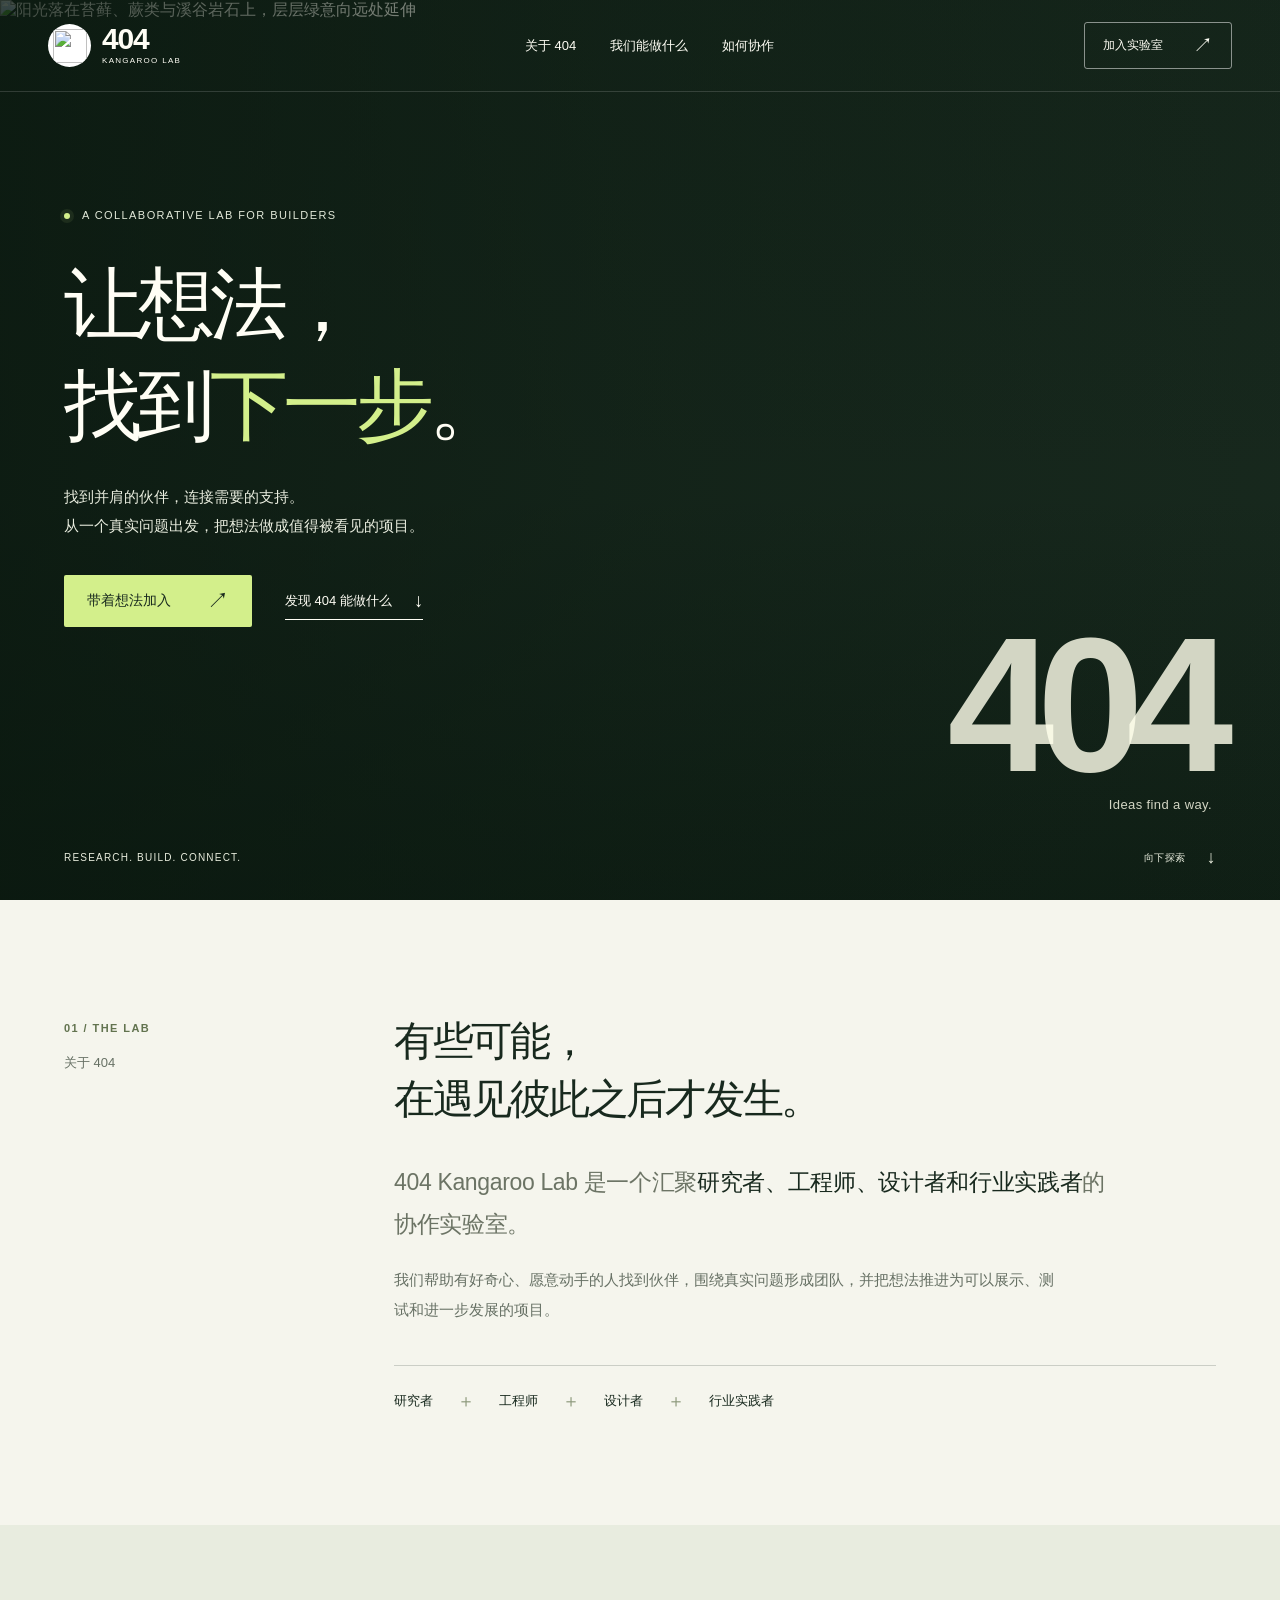
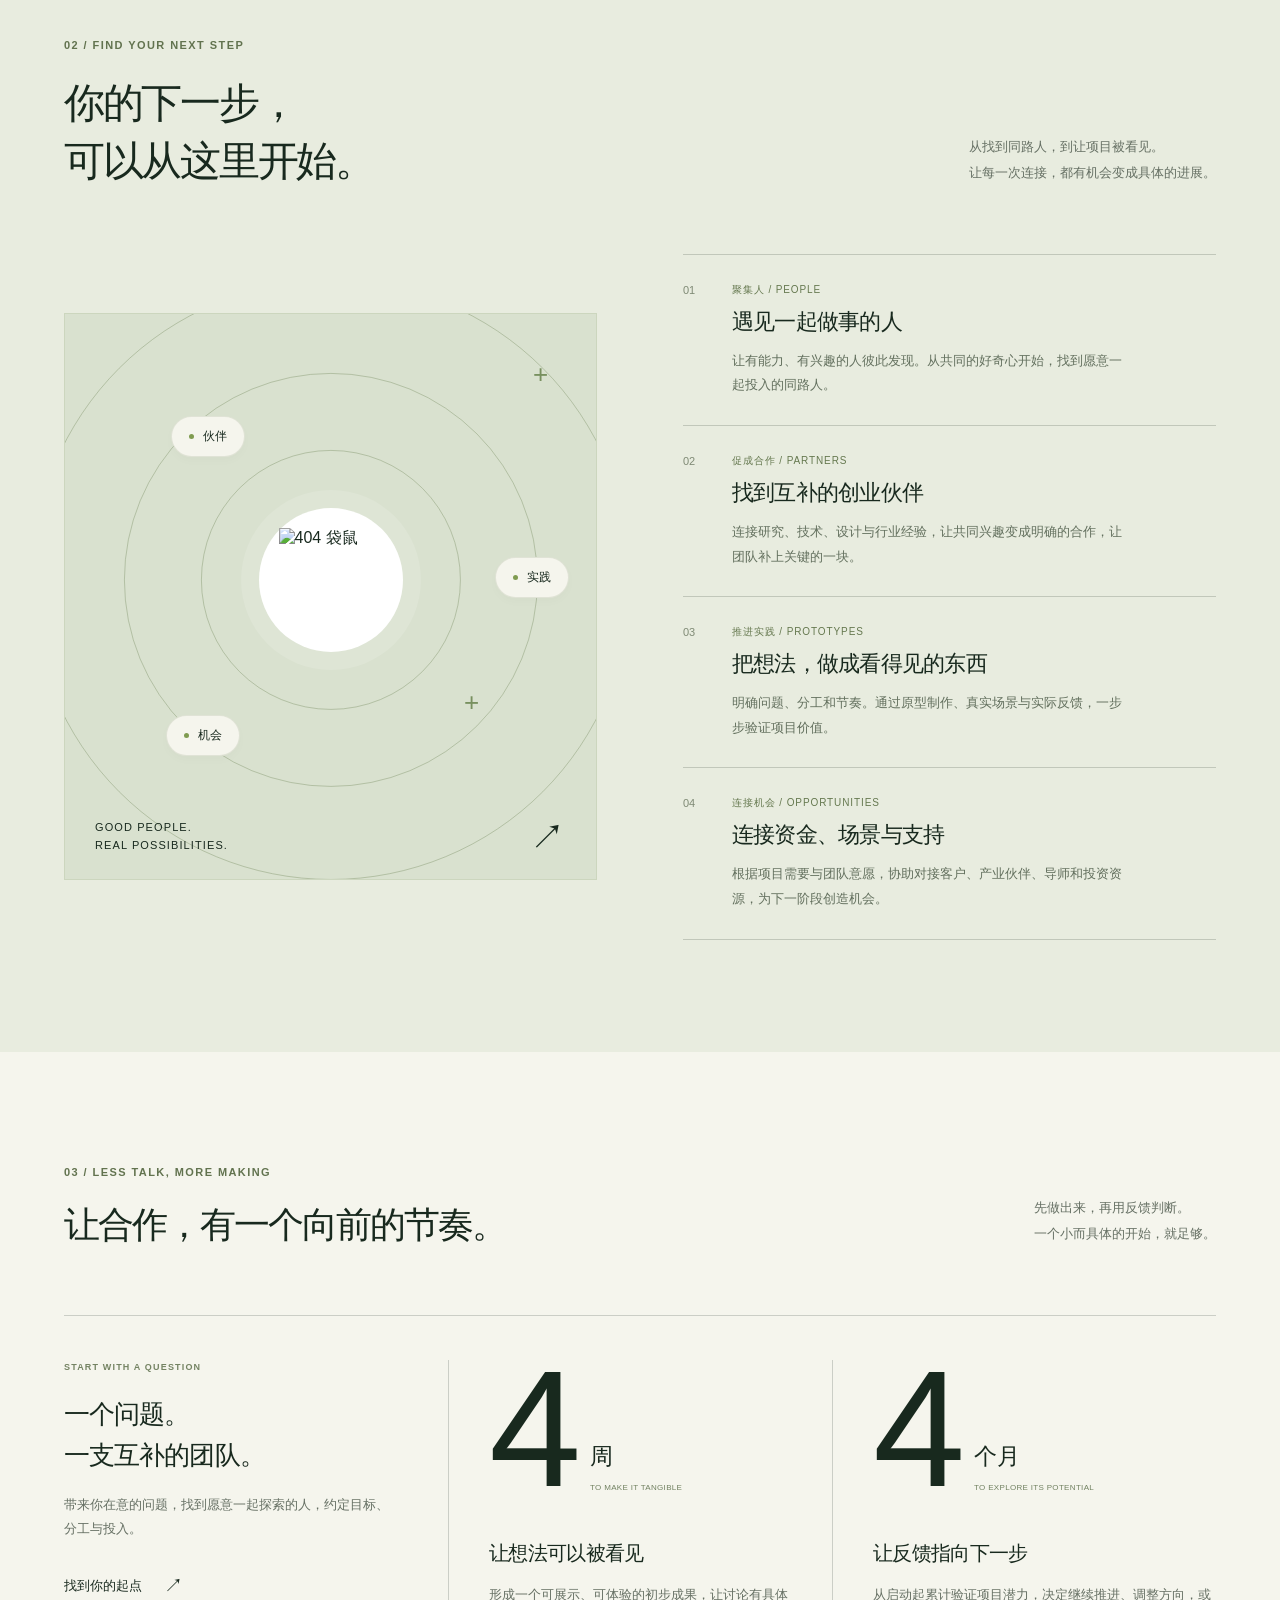
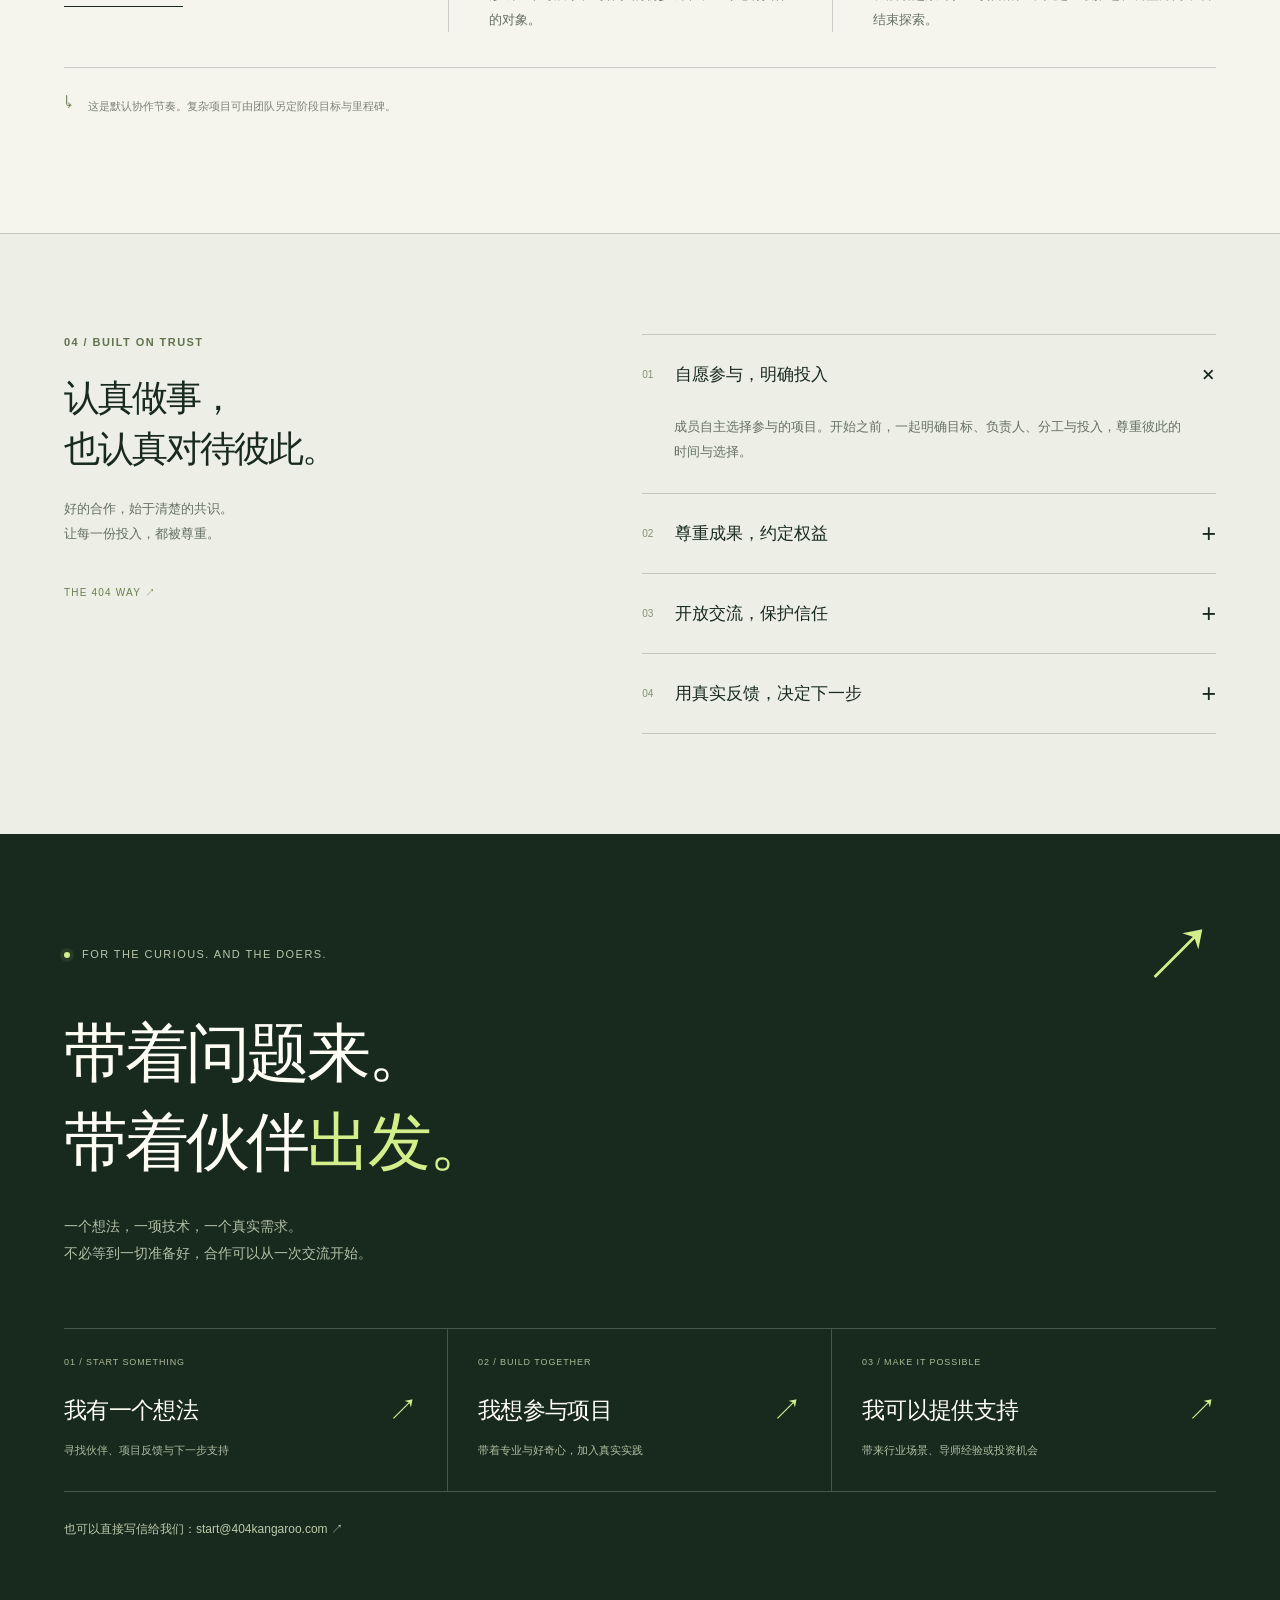
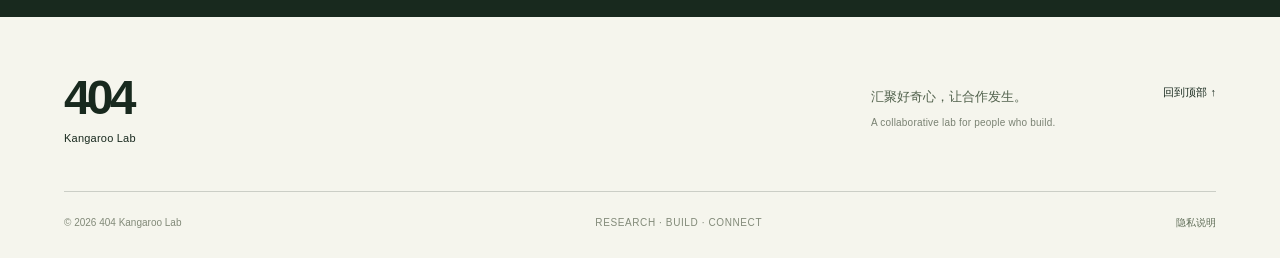
==== index.html @ 3eda6496 "Build 404 Kangaroo Lab website" ====
<!doctype html>
<html lang="zh-CN">
<head>
  <meta charset="UTF-8">
  <meta name="viewport" content="width=device-width,initial-scale=1">
  <meta name="theme-color" content="#18291e">
  <title>404 Kangaroo Lab — 让想法，找到下一步。</title>
  <meta name="description" content="404 Kangaroo Lab 是汇聚研究者、工程师、设计者与行业实践者的协作实验室。找到互补伙伴，把想法做成原型，连接客户、导师与投资资源。">
  <meta property="og:title" content="404 Kangaroo Lab — 让想法，找到下一步。">
  <meta property="og:description" content="找到伙伴。做出原型。连接机会。一个为愿意动手的人而生的协作实验室。">
  <meta property="og:type" content="website">
  <meta property="og:locale" content="zh_CN">
  <meta property="og:image" content="https://404kangaroo.com/assets/hero-forest.jpg">
  <link rel="icon" href="assets/kangaroo.png" type="image/png">
  <link rel="preload" as="image" href="assets/hero-forest.jpg" fetchpriority="high">
  <link rel="stylesheet" href="styles.css">
  <script src="site.config.js" defer></script>
  <script src="app.js" defer></script>
</head>
<body>
  <a class="skip-link" href="#about">跳到正文</a>
  <header class="site-header" id="site-header">
    <a class="brand" href="#home" aria-label="404 Kangaroo Lab 首页">
      <span class="brand-icon"><img src="assets/kangaroo.png" width="40" height="40" alt=""></span>
      <span class="brand-type">404<span>KANGAROO LAB</span></span>
    </a>
    <nav class="desktop-nav" aria-label="主导航">
      <a href="#about">关于 404</a><a href="#support">我们能做什么</a><a href="#how">如何协作</a>
    </nav>
    <a class="header-join" href="#join">加入实验室 <span aria-hidden="true">↗</span></a>
    <button class="menu-toggle" aria-label="打开导航" aria-expanded="false" aria-controls="mobile-nav"><span></span><span></span></button>
    <nav id="mobile-nav" class="mobile-nav" aria-label="移动导航" hidden><a href="#about">关于 404</a><a href="#support">我们能做什么</a><a href="#how">如何协作</a><a href="#join">加入实验室 ↗</a></nav>
  </header>

  <main>
    <section class="hero" id="home" aria-labelledby="hero-heading">
      <img class="hero-image" src="assets/hero-forest.jpg" alt="阳光落在苔藓、蕨类与溪谷岩石上，层层绿意向远处延伸" fetchpriority="high" width="1536" height="1024">
      <div class="hero-shade"></div>
      <div class="hero-content container">
        <p class="eyebrow light"><span class="live-dot"></span> A COLLABORATIVE LAB FOR BUILDERS</p>
        <h1 id="hero-heading">让想法，<br>找到<span class="hero-emphasis">下一步</span>。</h1>
        <p class="hero-intro">找到并肩的伙伴，连接需要的支持。<br>从一个真实问题出发，把想法做成值得被看见的项目。</p>
        <div class="hero-actions"><a class="button button-lime" href="#join">带着想法加入 <span aria-hidden="true">↗</span></a><a class="text-link light" href="#support">发现 404 能做什么 <span aria-hidden="true">↓</span></a></div>
      </div>
      <div class="hero-bottom container"><span>RESEARCH. BUILD. CONNECT.</span><a href="#about" aria-label="向下探索">向下探索 <span aria-hidden="true">↓</span></a></div>
      <div class="hero-mark" aria-hidden="true">404<span>Ideas find a way.</span></div>
    </section>

    <section class="intro section container" id="about" aria-labelledby="about-heading">
      <div class="section-side"><p class="eyebrow">01 / THE LAB</p><span class="section-label">关于 404</span></div>
      <div class="intro-main"><h2 id="about-heading">有些可能，<br>在遇见彼此之后才发生。</h2>
        <p class="intro-lead">404 Kangaroo Lab 是一个汇聚<span>研究者、工程师、设计者和行业实践者</span>的协作实验室。</p>
        <p class="body-copy">我们帮助有好奇心、愿意动手的人找到伙伴，围绕真实问题形成团队，并把想法推进为可以展示、测试和进一步发展的项目。</p>
        <div class="people-line"><span>研究者</span><b aria-hidden="true">＋</b><span>工程师</span><b aria-hidden="true">＋</b><span>设计者</span><b aria-hidden="true">＋</b><span>行业实践者</span></div>
      </div>
    </section>

    <section class="support-section section" id="support" aria-labelledby="support-heading">
      <div class="container">
        <div class="section-top"><div><p class="eyebrow">02 / FIND YOUR NEXT STEP</p><h2 id="support-heading">你的下一步，<br>可以从这里开始。</h2></div><p class="section-summary">从找到同路人，到让项目被看见。<br>让每一次连接，都有机会变成具体的进展。</p></div>
        <div class="support-layout">
          <div class="connection-art" aria-label="通过 404 连接伙伴、实践与机会">
            <div class="orbit orbit-one"></div><div class="orbit orbit-two"></div><div class="orbit orbit-three"></div>
            <span class="art-cross cross-one">+</span><span class="art-cross cross-two">+</span>
            <div class="art-center"><img src="assets/kangaroo.png" alt="404 袋鼠" loading="lazy" width="130" height="130"></div>
            <span class="art-node node-one"><i></i>伙伴</span><span class="art-node node-two"><i></i>实践</span><span class="art-node node-three"><i></i>机会</span>
            <div class="art-caption"><span>GOOD PEOPLE.<br>REAL POSSIBILITIES.</span><span>↗</span></div>
          </div>
          <div class="support-list">
            <article><span class="item-number">01</span><div><p class="item-kicker">聚集人 / PEOPLE</p><h3>遇见一起做事的人</h3><p>让有能力、有兴趣的人彼此发现。从共同的好奇心开始，找到愿意一起投入的同路人。</p></div></article>
            <article><span class="item-number">02</span><div><p class="item-kicker">促成合作 / PARTNERS</p><h3>找到互补的创业伙伴</h3><p>连接研究、技术、设计与行业经验，让共同兴趣变成明确的合作，让团队补上关键的一块。</p></div></article>
            <article><span class="item-number">03</span><div><p class="item-kicker">推进实践 / PROTOTYPES</p><h3>把想法，做成看得见的东西</h3><p>明确问题、分工和节奏。通过原型制作、真实场景与实际反馈，一步步验证项目价值。</p></div></article>
            <article><span class="item-number">04</span><div><p class="item-kicker">连接机会 / OPPORTUNITIES</p><h3>连接资金、场景与支持</h3><p>根据项目需要与团队意愿，协助对接客户、产业伙伴、导师和投资资源，为下一阶段创造机会。</p></div></article>
          </div>
        </div>
      </div>
    </section>

    <section class="rhythm section container" id="how" aria-labelledby="rhythm-heading">
      <div class="section-top"><div><p class="eyebrow">03 / LESS TALK, MORE MAKING</p><h2 id="rhythm-heading">让合作，有一个向前的节奏。</h2></div><p class="section-summary">先做出来，再用反馈判断。<br>一个小而具体的开始，就足够。</p></div>
      <div class="rhythm-grid">
        <article class="rhythm-start"><p class="mini-label">START WITH A QUESTION</p><h3>一个问题。<br>一支互补的团队。</h3><p>带来你在意的问题，找到愿意一起探索的人，约定目标、分工与投入。</p><a class="text-link" href="#join">找到你的起点 <span aria-hidden="true">↗</span></a></article>
        <article class="rhythm-stat"><div class="stat-heading"><span>4</span><div>周<small>TO MAKE IT TANGIBLE</small></div></div><h3>让想法可以被看见</h3><p>形成一个可展示、可体验的初步成果，让讨论有具体的对象。</p></article>
        <article class="rhythm-stat"><div class="stat-heading"><span>4</span><div>个月<small>TO EXPLORE ITS POTENTIAL</small></div></div><h3>让反馈指向下一步</h3><p>从启动起累计验证项目潜力，决定继续推进、调整方向，或结束探索。</p></article>
      </div>
      <p class="rhythm-note"><span aria-hidden="true">↳</span> 这是默认协作节奏。复杂项目可由团队另定阶段目标与里程碑。</p>
    </section>

    <section class="principles-section" id="principles" aria-labelledby="principles-heading"><div class="container principles-layout">
      <div class="principles-intro"><p class="eyebrow">04 / BUILT ON TRUST</p><h2 id="principles-heading">认真做事，<br>也认真对待彼此。</h2><p>好的合作，始于清楚的共识。<br>让每一份投入，都被尊重。</p><span class="principle-signature">THE 404 WAY ↗</span></div>
      <div class="principles-list">
        <details open><summary><span>01</span> 自愿参与，明确投入 <i aria-hidden="true">+</i></summary><p>成员自主选择参与的项目。开始之前，一起明确目标、负责人、分工与投入，尊重彼此的时间与选择。</p></details>
        <details><summary><span>02</span> 尊重成果，约定权益 <i aria-hidden="true">+</i></summary><p>尊重每个人的知识、创意与实际贡献。涉及商业合作时，提前以书面方式约定成果归属、使用与相关权益。</p></details>
        <details><summary><span>03</span> 开放交流，保护信任 <i aria-hidden="true">+</i></summary><p>欢迎不同背景与观点，也保护未公开的信息。项目展示、外部沟通与资源对接，尊重相关参与者的意愿。</p></details>
        <details><summary><span>04</span> 用真实反馈，决定下一步 <i aria-hidden="true">+</i></summary><p>围绕真实问题行动，让原型与实践带来反馈。继续、转向与结束探索，都可以是认真验证后的选择。</p></details>
      </div>
    </div></section>

    <section class="join-section section" id="join" aria-labelledby="join-heading"><div class="container">
      <div class="join-top"><p class="eyebrow light"><span class="live-dot"></span> FOR THE CURIOUS. AND THE DOERS.</p><span class="join-symbol" aria-hidden="true">↗</span></div>
      <h2 id="join-heading">带着问题来。<br>带着伙伴<span>出发。</span></h2>
      <p class="join-intro">一个想法，一项技术，一个真实需求。<br>不必等到一切准备好，合作可以从一次交流开始。</p>
      <div class="join-paths">
        <button class="join-path" data-interest="idea"><span class="path-label">01 / START SOMETHING</span><span class="path-heading">我有一个想法 <i aria-hidden="true">↗</i></span><span class="path-copy">寻找伙伴、项目反馈与下一步支持</span></button>
        <button class="join-path" data-interest="builder"><span class="path-label">02 / BUILD TOGETHER</span><span class="path-heading">我想参与项目 <i aria-hidden="true">↗</i></span><span class="path-copy">带着专业与好奇心，加入真实实践</span></button>
        <button class="join-path" data-interest="partner"><span class="path-label">03 / MAKE IT POSSIBLE</span><span class="path-heading">我可以提供支持 <i aria-hidden="true">↗</i></span><span class="path-copy">带来行业场景、导师经验或投资机会</span></button>
      </div>
      <div class="join-contact" id="join-contact" hidden></div>
    </div></section>
  </main>
  <footer class="site-footer"><div class="container footer-main"><a class="footer-wordmark" href="#home">404<span>Kangaroo Lab</span></a><p>汇聚好奇心，让合作发生。<br><span>A collaborative lab for people who build.</span></p><a class="back-top" href="#home">回到顶部 ↑</a></div><div class="container footer-bottom"><span>© 2026 404 Kangaroo Lab</span><span>RESEARCH · BUILD · CONNECT</span><button class="privacy-trigger">隐私说明</button></div></footer>

  <dialog id="join-dialog" aria-labelledby="dialog-heading"><div class="dialog-inner">
    <button class="dialog-close" aria-label="关闭加入窗口">×</button><p class="eyebrow">YOUR NEXT STEP STARTS HERE</p><h2 id="dialog-heading">从认识你开始。</h2><p class="dialog-description" id="contact-description">先整理一份合作简介。你可以保存到本地，供后续联系时使用。</p>
    <form id="join-form">
      <fieldset class="interest-options"><legend>你希望以什么方式参与？</legend><label><input type="radio" name="interest" value="idea" checked><span>带着想法加入</span></label><label><input type="radio" name="interest" value="builder"><span>参与项目</span></label><label><input type="radio" name="interest" value="partner"><span>提供支持</span></label></fieldset>
      <div class="form-row"><label>怎么称呼你 <input name="name" autocomplete="name" placeholder="你的名字" maxlength="80" required></label><label>联系邮箱 <input name="email" type="email" autocomplete="email" placeholder="you@example.com" maxlength="180" required></label></div>
      <label class="form-label">你想做什么，或可以带来什么？ <textarea name="idea" rows="4" placeholder="你在意的问题、正在探索的项目，或希望贡献的能力……" maxlength="2400" required></textarea></label>
      <label class="form-label">现在最需要的支持 <select name="support"><option>寻找合作伙伴</option><option>原型与技术支持</option><option>用户反馈与行业场景</option><option>导师与投资资源</option><option>交流想法，探索可能</option><option>为其他团队提供支持</option></select></label>
      <p class="form-privacy" id="form-privacy">内容仅用于生成本地简介，不会上传或提交给实验室。</p>
      <button class="button button-dark form-submit" type="submit"><span id="submit-label">下载合作简介</span><span aria-hidden="true">↗</span></button>
      <button class="brief-download text-link" type="button">下载简介，稍后联系 ↓</button>
      <p class="form-status" id="form-status" role="status" aria-live="polite"></p>
    </form>
  </div></dialog>
  <dialog id="privacy-dialog" aria-labelledby="privacy-heading"><div class="dialog-inner"><button class="dialog-close" aria-label="关闭隐私说明">×</button><p class="eyebrow">PRIVACY</p><h2 id="privacy-heading">你的信息，由你决定。</h2><p class="privacy-copy">这个网站不使用广告追踪或分析 Cookie。合作简介在你的浏览器内生成；下载简介不会向 404 发送信息。</p><p class="privacy-copy">如果选择通过邮箱或外部申请页面联系，你将在相应服务中确认发送，信息将由该服务和收件方处理。请只提供你愿意分享的内容，不要填写尚未公开的商业机密。</p></div></dialog>
  <noscript><div class="noscript-note">页面内容可正常阅读。填写合作简介需要启用 JavaScript。</div></noscript>
</body>
</html>
---- styles.css ----
:root {
  --paper: #f5f5ed;
  --ink: #18291e;
  --muted: #667064;
  --lime: #d3ef8b;
  --sage: #e8ecdf;
  --line: rgba(24, 41, 30, .19);
  --white: #fffef5;
  font-family: -apple-system, BlinkMacSystemFont, "Segoe UI", "PingFang SC", "Hiragino Sans GB", "Microsoft YaHei", sans-serif;
  color: var(--ink);
  background: var(--paper);
  font-synthesis: none;
  text-rendering: optimizeLegibility;
  -webkit-font-smoothing: antialiased;
}
* { box-sizing: border-box; }
html { scroll-behavior: smooth; scroll-padding-top: 98px; }
body { margin: 0; }
body.dialog-open { overflow: hidden; }
button, input, textarea, select { font: inherit; }
button, a, input, textarea, select, summary { -webkit-tap-highlight-color: transparent; }
button, a { touch-action: manipulation; }
button { color: inherit; cursor: pointer; }
a { color: inherit; text-decoration: none; }
img { display: block; max-width: 100%; }
p, h1, h2, h3 { margin: 0; }
button { border: 0; }
button:focus-visible, a:focus-visible, summary:focus-visible, input:focus-visible, textarea:focus-visible, select:focus-visible { outline: 3px solid #7ea33b; outline-offset: 5px; }
::selection { color: var(--ink); background: var(--lime); }
[hidden] { display: none !important; }
.container { width: min(100% - 128px, 1280px); margin-inline: auto; }
.section { padding-block: 112px; }
.eyebrow, .mini-label { font-size: 11px; font-weight: 600; line-height: 1.6; letter-spacing: .13em; }
.eyebrow { color: #62734f; }
.light { color: var(--white); }
h2 { font-size: clamp(32px, 3.2vw, 48px); font-weight: 500; line-height: 1.42; letter-spacing: -.055em; }
h3 { font-weight: 500; letter-spacing: -.035em; }
.skip-link { position: fixed; z-index: 100; top: 10px; left: 10px; padding: 12px 20px; background: var(--lime); transform: translateY(-180%); }
.skip-link:focus { transform: translateY(0); }
.site-header { position: fixed; inset: 0 0 auto; z-index: 20; height: 92px; padding-inline: 48px; display: flex; align-items: center; gap: 30px; color: var(--white); transition: background .25s, color .25s, height .25s, box-shadow .25s; border-bottom: 1px solid rgba(255,255,255,.15); }
.site-header.scrolled { height: 76px; color: var(--ink); background: rgba(245,245,237,.97); border-color: var(--line); box-shadow: 0 2px 20px #18291e06; backdrop-filter: blur(16px); }
.brand { display: inline-flex; gap: 11px; align-items: center; flex-shrink: 0; }
.brand-icon { width: 43px; height: 43px; background: #fff; border-radius: 50%; display: grid; place-items: center; overflow: hidden; }
.brand-icon img { width: 34px; height: 34px; object-fit: contain; }
.brand-type { font-family: Arial, sans-serif; font-size: 30px; font-weight: 700; line-height: .85; letter-spacing: -1.2px; }
.brand-type > span { display: block; font-size: 8px; font-weight: 500; margin-top: 7px; letter-spacing: 1.3px; }
.desktop-nav { display: flex; gap: 34px; font-size: 13px; margin-inline: auto; padding-left: 34px; }
.desktop-nav a { position: relative; padding-block: 12px; }
.desktop-nav a::after { content: ""; position: absolute; bottom: 6px; left: 0; right: 0; height: 1px; background: currentColor; transform: scaleX(0); transform-origin: left; transition: transform .2s; }
.desktop-nav a:hover::after { transform: scaleX(1); }
.header-join { display: inline-flex; align-items: center; justify-content: center; gap: 30px; min-height: 42px; padding: 9px 18px; font-size: 12px; font-weight: 500; border: 1px solid #ffffff80; border-radius: 3px; transition: color .2s, background .2s; }
.header-join span { font-size: 20px; }
.header-join:hover { background: var(--lime); color: var(--ink); border-color: var(--lime); }
.scrolled .header-join { border-color: var(--ink); }
.menu-toggle { display: none; }
.mobile-nav { position: absolute; top: 100%; left: 0; right: 0; padding: 20px 24px 30px; color: var(--ink); background: var(--paper); border-bottom: 1px solid var(--line); box-shadow: 0 20px 40px #0002; }
.mobile-nav a { display: block; padding: 18px 0; border-bottom: 1px solid var(--line); font-size: 17px; }
.hero { position: relative; min-height: 780px; height: min(940px, 100svh); overflow: hidden; background: #18291e; color: var(--white); isolation: isolate; }
.hero-image, .hero-shade { position: absolute; inset: 0; width: 100%; height: 100%; z-index: -2; }
.hero-image { object-fit: cover; object-position: 55% 52%; }
.hero-shade { z-index: -1; background: linear-gradient(90deg, rgba(9,23,14,.72) 0%, rgba(9,23,14,.32) 48%, rgba(9,23,14,.05) 100%), linear-gradient(0deg, rgba(9,23,14,.55), transparent 45%, rgba(9,23,14,.18)); }
.hero-content { padding-top: clamp(196px, 23vh, 255px); position: relative; z-index: 2; }
.hero-content .eyebrow { display: flex; align-items: center; gap: 12px; color: #e2e9d9; font-weight: 400; }
.live-dot { display: inline-block; width: 6px; height: 6px; border-radius: 50%; background: var(--lime); flex: 0 0 auto; box-shadow: 0 0 0 4px #d3ef8b14; }
.hero h1 { font-size: clamp(62px, 6.1vw, 88px); line-height: 1.3; letter-spacing: -.065em; font-weight: 500; margin-top: 29px; }
.hero-emphasis { color: var(--lime); }
.hero-intro { font-size: 15px; font-weight: 400; line-height: 1.95; color: #e9eddf; margin-top: 25px; max-width: 540px; }
.hero-actions { display: flex; align-items: center; gap: 33px; margin-top: 35px; }
.button { display: inline-flex; justify-content: space-between; align-items: center; gap: 36px; min-height: 52px; padding: 15px 23px; border-radius: 2px; font-size: 14px; font-weight: 500; transition: background .2s, transform .2s; }
.button > span:last-child { font-size: 22px; line-height: 1; }
.button-lime { background: var(--lime); color: var(--ink); }
.button-lime:hover { background: #e2ffa0; transform: translateY(-2px); }
.button-dark { background: var(--ink); color: var(--white); }
.button-dark:hover { background: #304e32; }
.text-link { display: inline-flex; gap: 22px; align-items: center; font-size: 13px; padding-block: 7px; border-bottom: 1px solid currentColor; transition: gap .2s; }
.text-link:hover { gap: 30px; }
.text-link span { font-size: 19px; }
.hero-bottom { position: absolute; bottom: 32px; left: 0; right: 0; display: flex; justify-content: space-between; align-items: center; font-size: 10px; letter-spacing: .12em; z-index: 2; color: #e8ecdd; }
.hero-bottom a { display: flex; align-items: center; gap: 21px; letter-spacing: .04em; }
.hero-bottom a span { font-size: 18px; }
.hero-mark { position: absolute; right: max(64px, calc((100vw - 1280px)/2)); bottom: 90px; font-family: Arial, sans-serif; font-weight: 700; font-size: clamp(140px, 15vw, 224px); line-height: .75; letter-spacing: -.09em; color: #ffffebd0; user-select: none; }
.hero-mark > span { display: block; margin-top: 23px; text-align: right; padding-right: 4px; font-size: 13px; font-weight: 400; letter-spacing: .03em; }
.intro { display: grid; grid-template-columns: 1fr 3fr; gap: 56px; }
.section-side { padding-top: 8px; }
.section-label { display: block; font-size: 13px; margin-top: 16px; color: var(--muted); }
.intro-main { max-width: 830px; }
.intro-lead { font-size: 23px; line-height: 1.8; letter-spacing: -.015em; margin-top: 34px; max-width: 730px; color: #6c7465; }
.intro-lead > span { color: var(--ink); }
.body-copy { font-size: 15px; line-height: 2; max-width: 670px; color: var(--muted); margin-top: 20px; }
.people-line { display: flex; align-items: center; flex-wrap: wrap; gap: 24px; margin-top: 40px; padding-top: 23px; border-top: 1px solid var(--line); font-size: 13px; }
.people-line b { font-size: 18px; font-weight: 400; color: #8c987b; }
.support-section { background: var(--sage); }
.section-top { display: flex; justify-content: space-between; align-items: flex-end; gap: 40px; margin-bottom: 64px; }
.section-top h2 { margin-top: 19px; }
.section-summary { padding-bottom: 5px; font-size: 13px; line-height: 1.95; color: var(--muted); flex-shrink: 0; }
.support-layout { display: grid; grid-template-columns: 1fr 1fr; gap: 86px; align-items: center; }
.connection-art { position: relative; min-height: 540px; aspect-ratio: .94; overflow: hidden; background: #d9e1cf; border: 1px solid #bac7a970; }
.orbit { position: absolute; top: 47%; left: 50%; transform: translate(-50%,-50%); border: 1px solid #8b9d7980; border-radius: 50%; }
.orbit-one { width: 49%; aspect-ratio: 1; }
.orbit-two { width: 78%; aspect-ratio: 1; }
.orbit-three { width: 113%; aspect-ratio: 1; }
.art-center { position: absolute; width: 144px; height: 144px; left: 50%; top: 47%; transform: translate(-50%,-50%); display: grid; place-items: center; background: #fff; border-radius: 50%; box-shadow: 0 0 0 18px #ffffff20; }
.art-center img { width: 104px; height: 104px; object-fit: contain; }
.art-node { position: absolute; display: flex; align-items: center; gap: 9px; background: var(--paper); border: 1px solid #8b9d7933; padding: 11px 17px; font-size: 12px; border-radius: 25px; box-shadow: 0 4px 10px #18291e05; }
.art-node i { width: 5px; height: 5px; border-radius: 50%; background: #7f9b50; }
.node-one { top: 18%; left: 20%; }
.node-two { top: 43%; right: 5%; }
.node-three { top: 71%; left: 19%; }
.art-cross { position: absolute; color: #78905f; font-weight: 300; font-size: 26px; }
.cross-one { top: 8%; right: 9%; }
.cross-two { top: 66%; right: 22%; }
.art-caption { position: absolute; left: 30px; right: 30px; bottom: 25px; display: flex; justify-content: space-between; align-items: flex-end; font-size: 11px; line-height: 1.6; letter-spacing: .1em; }
.art-caption > span:last-child { font-size: 35px; line-height: 1; }
.support-list article { display: grid; grid-template-columns: 24px 1fr; gap: 25px; padding-block: 27px; border-top: 1px solid var(--line); }
.support-list article:last-child { border-bottom: 1px solid var(--line); }
.item-number { font-family: Arial, sans-serif; font-size: 11px; color: #7f8a75; padding-top: 2px; }
.item-kicker { font-size: 10px !important; line-height: 1.5 !important; color: #65784f !important; letter-spacing: .09em; margin: 0 0 10px !important; }
.support-list h3 { font-size: 22px; line-height: 1.4; }
.support-list article p:not(.item-kicker) { font-size: 13px; line-height: 1.9; color: #63705e; margin-top: 11px; max-width: 400px; }
.rhythm .section-top { gap: 25px; }
.rhythm .section-top h2 { font-size: clamp(30px, 2.8vw, 43px); }
.rhythm-grid { display: grid; grid-template-columns: 1fr 1fr 1fr; border-top: 1px solid var(--line); padding-block: 44px 35px; }
.rhythm-grid article { padding-inline: 40px; border-left: 1px solid var(--line); min-width: 0; }
.rhythm-grid article:first-child { padding-left: 0; border: 0; padding-right: 56px; }
.rhythm-grid article:last-child { padding-right: 0; }
.mini-label { color: #748363; font-size: 9px; }
.rhythm-start h3 { font-size: 26px; line-height: 1.6; margin-top: 19px; }
.rhythm-grid p:not(.mini-label) { font-size: 13px; color: var(--muted); line-height: 1.9; margin-top: 16px; }
.rhythm-start .text-link { margin-top: 24px; }
.stat-heading { display: flex; gap: 22px; align-items: flex-end; padding-bottom: 28px; min-height: 165px; }
.stat-heading > span { font-family: Arial, sans-serif; font-size: 166px; font-weight: 400; line-height: .82; letter-spacing: -.08em; }
.stat-heading > div { font-size: 23px; line-height: 1; padding-bottom: 3px; white-space: nowrap; }
.stat-heading small { display: block; font-size: 8px; line-height: 1.5; letter-spacing: .04em; white-space: normal; max-width: 140px; margin-top: 14px; color: #718161; }
.rhythm-stat h3 { margin-top: 15px; font-size: 20px; }
.rhythm-note { border-top: 1px solid var(--line); padding-top: 22px; font-size: 11px; line-height: 1.8; color: #7c8377; }
.rhythm-note > span { display: inline-block; font-size: 17px; margin-right: 12px; color: #65784f; }
.principles-section { padding-block: 100px; border-top: 1px solid var(--line); background: #edeee5; }
.principles-layout { display: grid; grid-template-columns: 1fr 1.2fr; gap: 100px; }
.principles-intro h2 { margin-top: 21px; font-size: clamp(30px, 2.8vw, 42px); }
.principles-intro > p:not(.eyebrow) { font-size: 13px; line-height: 1.9; color: var(--muted); margin-top: 23px; }
.principle-signature { display: inline-block; margin-top: 39px; font-size: 10px; letter-spacing: .12em; color: #6b7e51; }
.principles-list details { border-top: 1px solid var(--line); }
.principles-list details:last-child { border-bottom: 1px solid var(--line); }
.principles-list summary { list-style: none; display: flex; gap: 22px; align-items: center; padding-block: 27px; font-size: 17px; font-weight: 500; cursor: pointer; }
.principles-list summary::-webkit-details-marker { display: none; }
.principles-list summary > span { font-size: 10px; font-weight: 400; color: #829175; }
.principles-list summary > i { margin-left: auto; font-style: normal; font-weight: 300; font-size: 25px; line-height: 1; transition: transform .2s; }
.principles-list details[open] summary > i { transform: rotate(45deg); }
.principles-list details > p { font-size: 13px; line-height: 1.95; color: var(--muted); padding: 0 32px 28px; }
.join-section { color: var(--white); background: var(--ink); padding-block: 84px 76px; }
.join-top { display: flex; justify-content: space-between; align-items: center; }
.join-top .eyebrow { display: flex; align-items: center; gap: 12px; font-weight: 400; color: #b9c7ab; }
.join-symbol { font-size: 75px; line-height: 1; font-family: Arial, sans-serif; font-weight: 300; color: var(--lime); }
.join-section h2 { font-size: clamp(44px, 5vw, 72px); line-height: 1.4; letter-spacing: -.05em; margin-top: 16px; }
.join-section h2 > span { color: var(--lime); }
.join-intro { font-size: 14px; line-height: 1.9; color: #b3c1a7; margin-top: 25px; }
.join-paths { display: grid; grid-template-columns: repeat(3,1fr); margin-top: 62px; border-top: 1px solid #ffffff35; border-bottom: 1px solid #ffffff35; }
.join-path { min-width: 0; text-align: left; padding: 28px 30px 30px; color: var(--white); background: transparent; border-right: 1px solid #ffffff35; transition: background .2s; }
.join-path:first-child { padding-left: 0; }
.join-path:last-child { padding-right: 0; border-right: 0; }
.join-path:hover { background: #ffffff06; }
.path-label { display: block; font-size: 9px; letter-spacing: .1em; color: #a9ba97; }
.path-heading { display: flex; justify-content: space-between; align-items: center; gap: 10px; font-size: 23px; margin-top: 23px; font-weight: 500; letter-spacing: -.03em; }
.path-heading i { font-family: Arial, sans-serif; font-style: normal; color: var(--lime); font-size: 30px; transition: transform .2s; }
.join-path:hover .path-heading i { transform: translate(3px,-3px); }
.path-copy { display: block; font-size: 11px; line-height: 1.8; color: #afbea1; margin-top: 10px; }
.join-contact { margin-top: 27px; font-size: 12px; line-height: 1.8; color: #bccbad; overflow-wrap: anywhere; }
.join-contact a:hover { color: var(--lime); }
.footer-main { display: flex; align-items: center; justify-content: space-between; gap: 40px; padding-block: 57px 45px; }
.footer-wordmark { font-family: Arial, sans-serif; font-size: 48px; font-weight: 700; line-height: 1; letter-spacing: -.08em; }
.footer-wordmark span { display: block; font-size: 11px; line-height: 1.5; letter-spacing: .02em; margin-top: 8px; font-weight: 400; }
.footer-main p { font-size: 13px; line-height: 1.9; color: #52624d; margin-left: auto; }
.footer-main p span { font-size: 10px; letter-spacing: .02em; color: #7a8273; }
.back-top { align-self: flex-start; margin-top: 5px; margin-left: 68px; font-size: 11px; padding-block: 6px; }
.footer-bottom { display: flex; justify-content: space-between; gap: 18px; border-top: 1px solid var(--line); padding-block: 22px 26px; font-size: 10px; line-height: 1.8; color: #828a79; }
.footer-bottom > span:nth-child(2) { letter-spacing: .06em; }
.privacy-trigger { background: transparent; padding: 0; font-size: 10px; color: #5e6c56; }
.privacy-trigger:hover { text-decoration: underline; }
dialog { border: 1px solid #fff; padding: 0; color: var(--ink); background: var(--paper); width: min(630px, calc(100% - 40px)); max-height: calc(100svh - 48px); border-radius: 4px; overflow-y: auto; overscroll-behavior: contain; box-shadow: 0 25px 100px #0004; }
dialog::backdrop { background: #0d1a13bb; backdrop-filter: blur(6px); }
.dialog-inner { position: relative; padding: 43px; }
.dialog-close { position: absolute; top: 18px; right: 20px; width: 32px; height: 32px; background: transparent; font-size: 29px; font-weight: 300; line-height: 1; border-radius: 50%; }
.dialog-close:hover { background: #18291e0a; }
.dialog-inner > .eyebrow { font-size: 9px; margin-top: 4px; padding-right: 15px; }
.dialog-inner h2 { font-size: 31px; margin-top: 14px; }
.dialog-description { font-size: 13px; line-height: 1.85; color: var(--muted); margin-top: 15px; }
.interest-options { padding: 0; border: 0; margin: 27px 0 23px; display: flex; flex-wrap: wrap; gap: 9px; }
.interest-options legend { font-size: 12px; margin-bottom: 11px; }
.interest-options label { position: relative; cursor: pointer; }
.interest-options input { position: absolute; opacity: 0; width: 1px; height: 1px; }
.interest-options span { display: inline-block; padding: 10px 13px; border: 1px solid var(--line); font-size: 12px; transition: background .2s, border-color .2s; }
.interest-options input:checked + span { background: var(--lime); border-color: #9bbd63; }
.interest-options input:focus-visible + span { outline: 3px solid #7ea33b; outline-offset: 3px; }
.form-row { display: grid; grid-template-columns: 1fr 1fr; gap: 17px; }
.form-row label, .form-label { display: block; font-size: 12px; line-height: 1.7; }
.form-label { margin-top: 20px; }
input:not([type="radio"]), textarea, select { display: block; width: 100%; min-width: 0; margin-top: 8px; background: #fffef8; color: var(--ink); border: 1px solid #bfc9b5; border-radius: 2px; padding: 12px; font-size: 13px; line-height: 1.6; }
input::placeholder, textarea::placeholder { color: #929b89; }
textarea { resize: vertical; min-height: 116px; }
select { min-height: 45px; }
.form-privacy { margin-top: 20px; color: #7c8772; font-size: 10px; line-height: 1.8; }
.form-submit { width: 100%; margin-top: 17px; }
.form-submit #submit-label { font-size: 13px; }
.form-status { font-size: 12px; line-height: 1.8; margin-top: 15px; color: #566e3f; overflow-wrap: anywhere; }
.form-status:empty { display: none; }
.privacy-copy { margin-top: 25px; font-size: 14px; line-height: 1.95; color: var(--muted); }
.noscript-note { padding: 15px 24px; background: var(--lime); color: var(--ink); font-size: 13px; text-align: center; }
@media (min-width: 1600px) {
  .hero-content { padding-top: 235px; }
}
@media (max-width: 1150px) {
  .container { width: calc(100% - 88px); }
  .site-header { padding-inline: 34px; }
  .desktop-nav { gap: 24px; padding-left: 0; }
  .hero-mark { right: 44px; font-size: 160px; }
  .hero h1 { font-size: 68px; }
  .support-layout { gap: 45px; }
  .connection-art { min-height: 470px; }
  .support-list article { gap: 15px; padding-block: 25px; }
  .support-list h3 { font-size: 20px; }
  .section-summary { font-size: 12px; }
  .rhythm-grid article { padding-inline: 25px; }
  .rhythm-grid article:first-child { padding-right: 28px; }
  .stat-heading { gap: 16px; }
  .stat-heading > span { font-size: 140px; }
  .stat-heading > div { font-size: 20px; }
  .principles-layout { gap: 55px; }
  .join-path { padding-inline: 22px; }
  .path-heading { font-size: 20px; }
  .back-top { margin-left: 25px; }
}
@media (max-width: 800px) {
  html { scroll-padding-top: 80px; }
  .container { width: calc(100% - 48px); }
  .section { padding-block: 76px; }
  .site-header, .site-header.scrolled { height: 76px; padding-inline: 24px; gap: 16px; }
  .brand-icon { width: 37px; height: 37px; }
  .brand-icon img { width: 29px; height: 29px; }
  .brand-type { font-size: 26px; }
  .brand-type > span { font-size: 6px; letter-spacing: 1.1px; margin-top: 6px; }
  .desktop-nav { display: none; }
  .header-join { margin-left: auto; font-size: 11px; min-height: 36px; gap: 16px; padding: 6px 12px; }
  .menu-toggle { display: flex; width: 30px; height: 38px; background: transparent; padding: 10px 1px; flex-direction: column; justify-content: center; gap: 6px; }
  .menu-toggle span { display: block; width: 22px; height: 1px; background: currentColor; transition: transform .2s; }
  .menu-toggle[aria-expanded="true"] span:first-child { transform: translateY(3.5px) rotate(45deg); }
  .menu-toggle[aria-expanded="true"] span:last-child { transform: translateY(-3.5px) rotate(-45deg); }
  .hero { min-height: 760px; height: 90svh; max-height: 900px; }
  .hero-content { padding-top: 180px; }
  .hero h1 { font-size: 62px; }
  .hero-intro { font-size: 14px; max-width: 465px; }
  .hero-actions { gap: 24px; }
  .hero-mark { font-size: 120px; right: 28px; bottom: 92px; }
  .hero-mark span { font-size: 10px; margin-top: 17px; }
  .hero-bottom { bottom: 26px; font-size: 9px; }
  .hero-shade { background: linear-gradient(90deg, #0a1b14c4, #0a1b1433), linear-gradient(0deg,#0a1b1466,transparent 55%); }
  .intro { grid-template-columns: 1fr; gap: 28px; }
  .section-side { display: flex; align-items: center; justify-content: space-between; }
  .section-label { margin: 0; font-size: 11px; }
  h2 { font-size: 35px; }
  .intro-lead { font-size: 21px; margin-top: 25px; }
  .body-copy { font-size: 14px; margin-top: 17px; }
  .people-line { gap: 20px; margin-top: 32px; font-size: 12px; }
  .section-top { display: block; margin-bottom: 40px; }
  .section-summary { margin-top: 24px; font-size: 13px; }
  .support-layout { grid-template-columns: 1fr; gap: 35px; }
  .connection-art { width: 100%; max-width: 570px; margin-inline: auto; min-height: 400px; aspect-ratio: 1.15; }
  .support-list { width: 100%; }
  .support-list article { grid-template-columns: 25px 1fr; gap: 22px; padding-block: 26px; }
  .support-list article p:not(.item-kicker) { max-width: none; font-size: 14px; }
  .support-list h3 { font-size: 22px; }
  .rhythm .section-top h2 { font-size: 32px; }
  .rhythm-grid { grid-template-columns: 1fr 1fr; row-gap: 35px; padding-top: 30px; }
  .rhythm-grid article:first-child { grid-column: 1 / -1; padding: 0 0 30px; border-bottom: 1px solid var(--line); }
  .rhythm-start h3 br { display: none; }
  .rhythm-start h3 { font-size: 25px; }
  .rhythm-start .text-link { margin-top: 18px; }
  .rhythm-grid article:nth-child(2) { border-left: 0; padding-left: 0; }
  .rhythm-grid article:nth-child(3) { padding-left: 28px; }
  .stat-heading { min-height: 125px; padding-bottom: 18px; }
  .stat-heading > span { font-size: 125px; }
  .rhythm-stat h3 { font-size: 19px; }
  .rhythm-grid p:not(.mini-label) { font-size: 13px; }
  .principles-section { padding-block: 75px; }
  .principles-layout { grid-template-columns: 1fr; gap: 35px; }
  .principles-intro h2 { font-size: 35px; }
  .principle-signature { margin-top: 23px; }
  .principles-list summary { font-size: 17px; }
  .principles-list details > p { padding-left: 34px; font-size: 14px; }
  .join-section { padding-block: 62px 58px; }
  .join-symbol { font-size: 60px; }
  .join-section h2 { font-size: 53px; margin-top: 15px; }
  .join-top .eyebrow { font-size: 9px; letter-spacing: .09em; }
  .join-intro { font-size: 13px; }
  .join-paths { grid-template-columns: 1fr; margin-top: 40px; border-bottom: 0; }
  .join-path, .join-path:first-child, .join-path:last-child { padding: 24px 0; border-right: 0; border-bottom: 1px solid #ffffff35; }
  .path-heading { font-size: 24px; margin-top: 13px; }
  .path-copy { font-size: 12px; margin-top: 4px; }
  .footer-main { flex-wrap: wrap; gap: 30px; padding-block: 38px; }
  .footer-main p { margin-left: auto; font-size: 12px; }
  .back-top { margin: 0; align-self: center; }
  .footer-bottom { font-size: 9px; flex-wrap: wrap; }
}
@media (max-width: 500px) {
  .site-header, .site-header.scrolled { padding-inline: 20px; gap: 13px; }
  .header-join { gap: 10px; font-size: 10px; padding-inline: 11px; }
  .header-join span { font-size: 17px; }
  .hero { min-height: 735px; height: 94svh; max-height: 850px; }
  .hero-image { object-position: 65% center; }
  .hero-content { padding-top: 171px; }
  .hero-content .eyebrow { font-size: 8px; letter-spacing: .105em; gap: 9px; }
  .hero h1 { font-size: clamp(39px,11.9vw,56px); line-height: 1.42; margin-top: 25px; letter-spacing: -.06em; }
  .hero-intro { font-size: 12px; line-height: 2; margin-top: 23px; max-width: 325px; }
  .hero-intro br { display: none; }
  .hero-actions { align-items: flex-start; flex-direction: column; gap: 15px; margin-top: 26px; }
  .hero-actions .button { min-height: 47px; padding: 12px 18px; font-size: 12px; gap: 27px; }
  .hero-actions .text-link { font-size: 11px; gap: 20px; padding-block: 5px; }
  .hero-mark { font-size: 93px; right: 26px; bottom: 84px; opacity: .72; }
  .hero-mark span { font-size: 9px; margin-top: 12px; }
  .hero-bottom { font-size: 7px; letter-spacing: .08em; bottom: 24px; }
  .hero-bottom a { font-size: 9px; gap: 14px; }
  .hero-bottom a span { font-size: 15px; }
  .section { padding-block: 66px; }
  .eyebrow { font-size: 9px; }
  h2 { font-size: clamp(28px, 8.3vw, 35px); line-height: 1.5; }
  .intro-lead { font-size: 18px; line-height: 1.9; margin-top: 25px; }
  .body-copy { font-size: 13px; }
  .people-line { gap: 11px; font-size: 10px; flex-wrap: nowrap; justify-content: space-between; }
  .people-line b { font-size: 12px; }
  .section-top h2 { margin-top: 15px; }
  .section-summary { font-size: 12px; margin-top: 20px; }
  .connection-art { min-height: 350px; aspect-ratio: 1; }
  .art-center { width: 113px; height: 113px; box-shadow: 0 0 0 13px #ffffff20; }
  .art-center img { width: 81px; height: 81px; }
  .art-node { font-size: 10px; padding: 8px 12px; gap: 6px; }
  .node-one { left: 17%; top: 16%; }
  .node-two { right: 3%; }
  .art-caption { left: 21px; right: 21px; bottom: 21px; font-size: 8px; }
  .art-caption > span:last-child { font-size: 28px; }
  .support-list article { gap: 15px; grid-template-columns: 18px 1fr; }
  .support-list h3 { font-size: 19px; }
  .support-list article p:not(.item-kicker) { font-size: 12px; line-height: 1.95; }
  .item-kicker { font-size: 9px !important; }
  .rhythm .section-top h2 { font-size: 29px; }
  .rhythm-start h3 { font-size: 22px; }
  .rhythm-start h3 br { display: initial; }
  .rhythm-grid { gap: 30px 0; }
  .rhythm-grid article:nth-child(2) { padding-right: 18px; }
  .rhythm-grid article:nth-child(3) { padding-left: 18px; }
  .stat-heading { gap: 13px; align-items: flex-end; padding-bottom: 15px; min-height: 100px; }
  .stat-heading > span { font-size: 100px; }
  .stat-heading > div { font-size: 17px; }
  .stat-heading small { font-size: 6px; line-height: 1.6; letter-spacing: 0; max-width: 65px; margin-top: 10px; }
  .rhythm-stat h3 { font-size: 16px; line-height: 1.6; margin-top: 10px; }
  .rhythm-grid p:not(.mini-label) { font-size: 12px; margin-top: 11px; }
  .rhythm-note { font-size: 10px; }
  .principles-section { padding-block: 65px; }
  .principles-intro h2 { font-size: 31px; }
  .principles-list summary { font-size: 15px; gap: 13px; padding-block: 25px; }
  .principles-list details > p { font-size: 12px; padding-left: 26px; padding-right: 15px; }
  .join-symbol { font-size: 44px; }
  .join-top { align-items: flex-start; }
  .join-top .eyebrow { font-size: 7px; letter-spacing: .08em; gap: 9px; padding-top: 10px; }
  .join-section h2 { font-size: clamp(36px, 10.7vw, 49px); margin-top: 21px; line-height: 1.45; }
  .join-intro { font-size: 12px; line-height: 2; }
  .join-intro br { display: none; }
  .path-heading { font-size: 21px; }
  .path-label { font-size: 8px; }
  .path-copy { font-size: 11px; }
  .join-contact { font-size: 10px; }
  .footer-main { gap: 25px; align-items: flex-start; }
  .footer-wordmark { font-size: 41px; }
  .footer-wordmark span { font-size: 9px; }
  .footer-main p { width: 190px; font-size: 11px; }
  .footer-main p span { font-size: 8px; line-height: 1.8; display: block; }
  .back-top { font-size: 10px; }
  .footer-bottom > span:nth-child(2) { display: none; }
  .footer-bottom { font-size: 8px; }
  dialog { width: calc(100% - 24px); max-height: calc(100svh - 24px); }
  .dialog-inner { padding: 34px 24px 28px; }
  .dialog-inner h2 { font-size: 27px; }
  .dialog-inner > .eyebrow { font-size: 8px; letter-spacing: .08em; }
  .dialog-close { top: 12px; right: 12px; }
  .dialog-description { font-size: 12px; }
  .interest-options { gap: 7px; margin-top: 22px; }
  .interest-options span { font-size: 10px; padding: 9px 11px; }
  .form-row { grid-template-columns: 1fr; gap: 17px; }
  input:not([type="radio"]), textarea, select { font-size: 16px; }
  .form-label { margin-top: 18px; }
  .privacy-copy { font-size: 13px; }
}
@media (max-width: 350px) {
  .container { width: calc(100% - 36px); }
  .site-header, .site-header.scrolled { padding-inline: 16px; gap: 10px; }
  .header-join { padding-inline: 8px; gap: 6px; }
  .brand { gap: 7px; }
  .brand-icon { width: 32px; height: 32px; }
  .brand-icon img { width: 26px; height: 26px; }
  .brand-type { font-size: 24px; }
  .hero-content .eyebrow { font-size: 7px; }
  .people-line { gap: 8px; font-size: 9px; }
  .connection-art { min-height: 310px; }
  .footer-main p { width: 165px; }
  .stat-heading { gap: 9px; }
  .stat-heading > span { font-size: 88px; }
  .stat-heading small { font-size: 5px; }
  .join-top .eyebrow { font-size: 6px; }
}
@media (prefers-reduced-motion: reduce) {
  html { scroll-behavior: auto; }
  *, *::before, *::after { animation: none !important; transition-duration: .001ms !important; }
}
.brief-download { margin-top: 18px; background: transparent; border: 0; padding: 8px 0; cursor: pointer; }
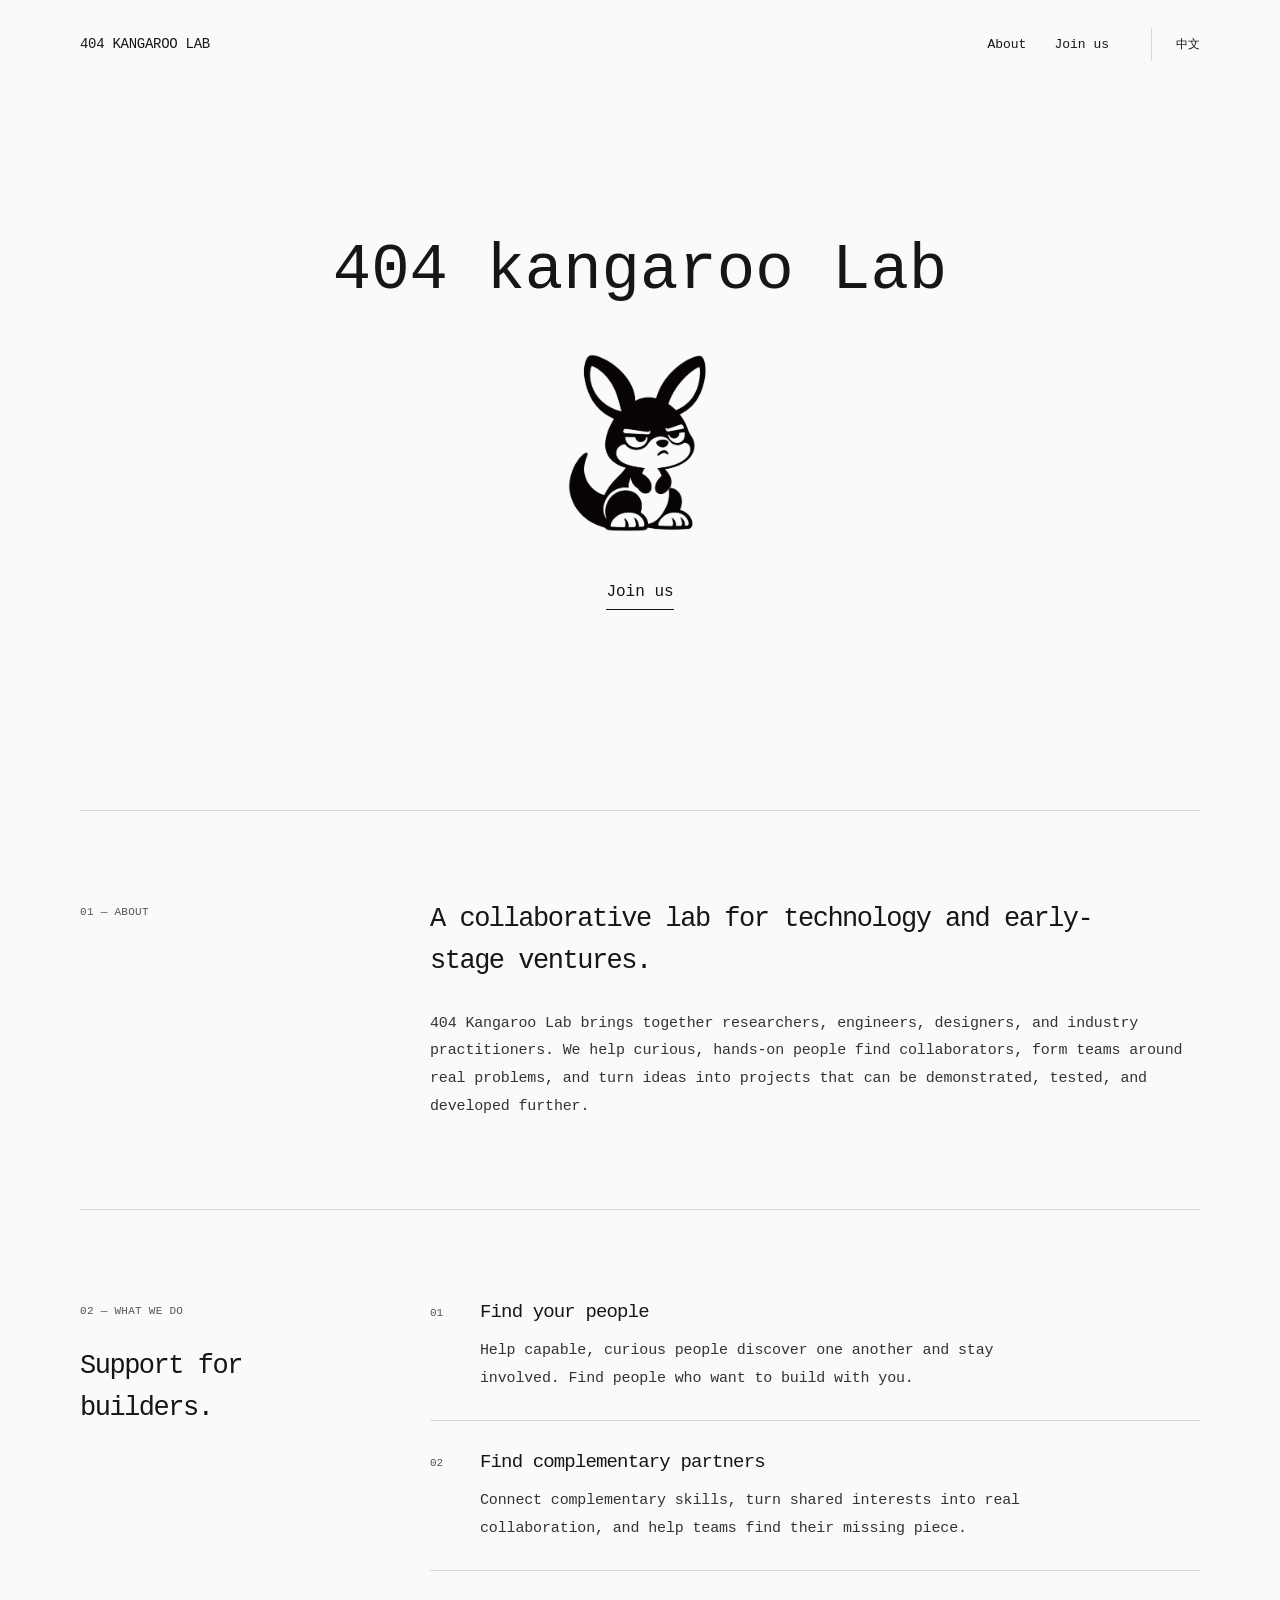
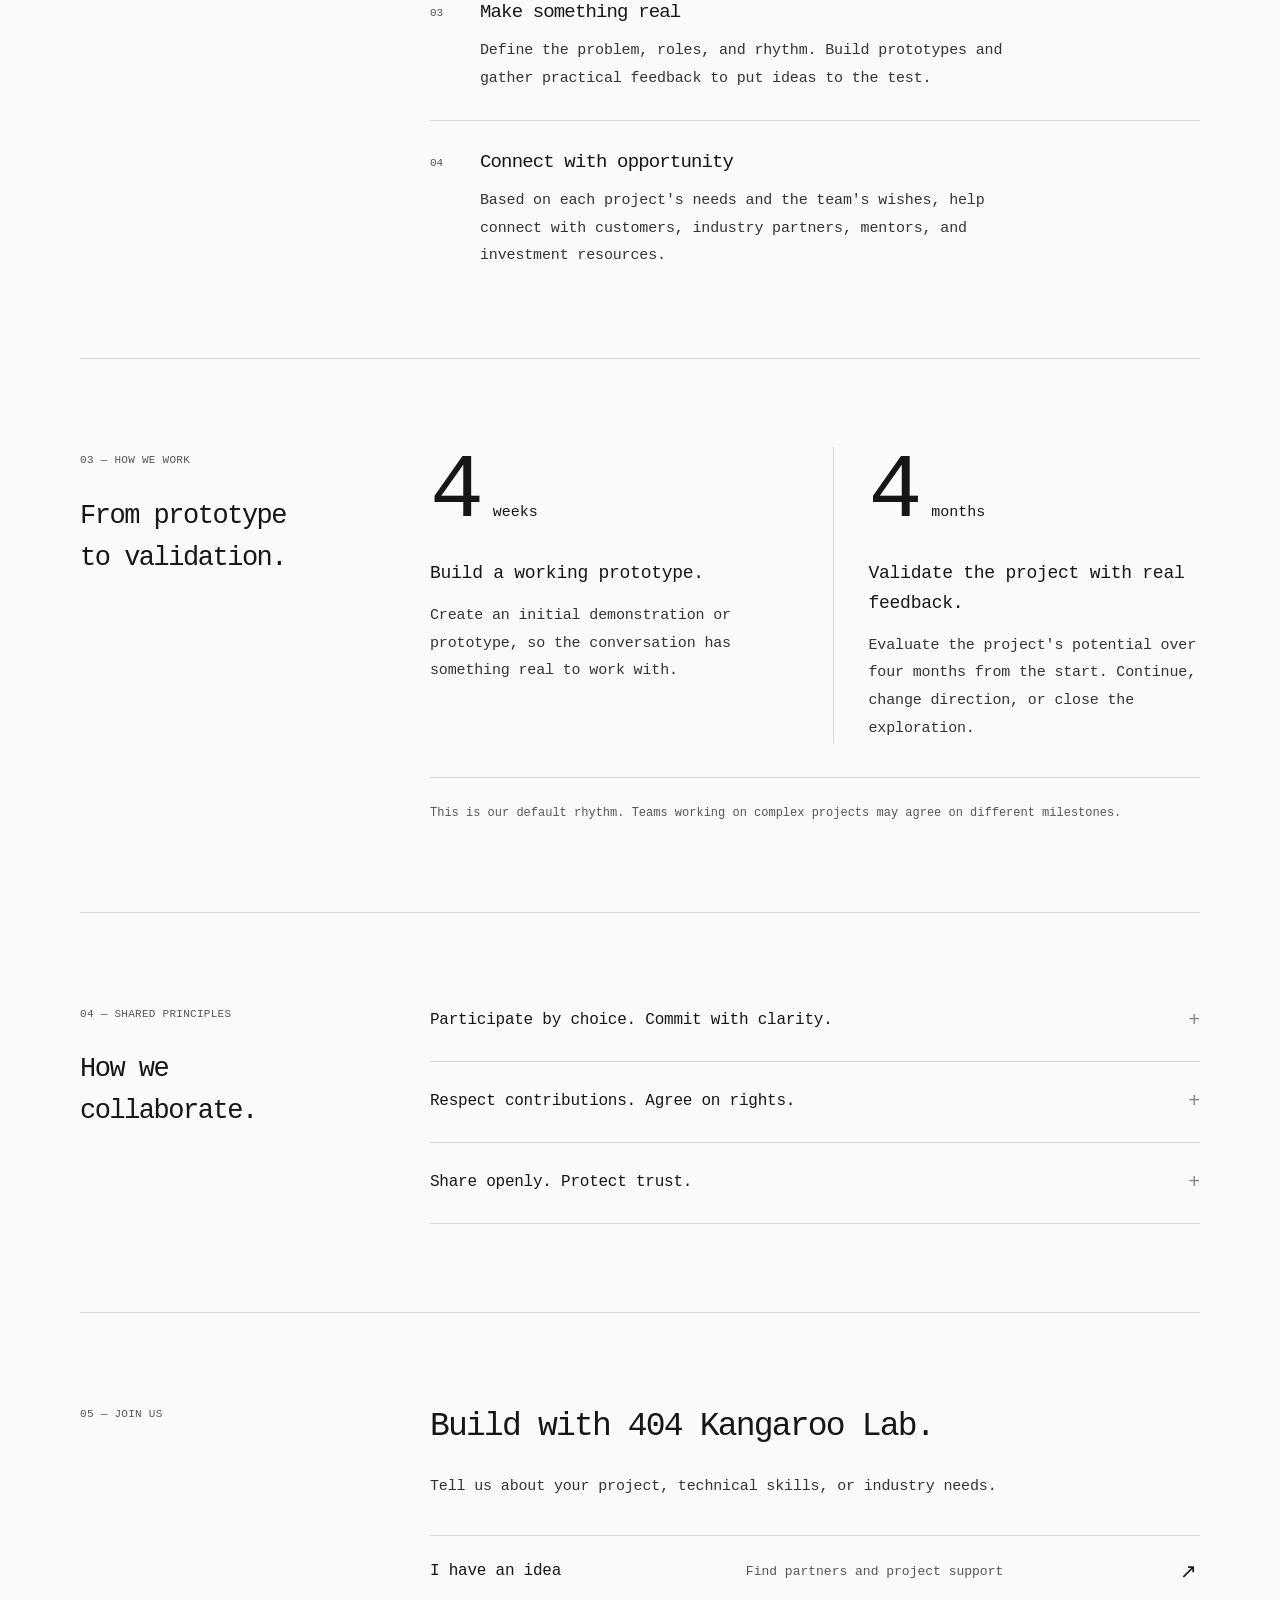
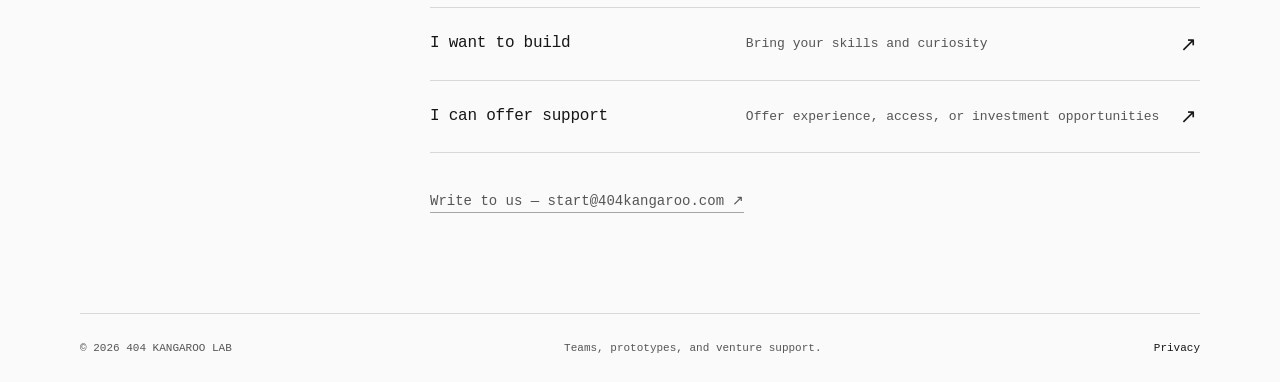
==== commit d80217f8: "Redesign as a minimal bilingual technology lab website" ====
--- a/index.html
+++ b/index.html
@@ -1,129 +1,100 @@
 <!doctype html>
-<html lang="zh-CN">
+<html lang="en">
 <head>
   <meta charset="UTF-8">
   <meta name="viewport" content="width=device-width,initial-scale=1">
-  <meta name="theme-color" content="#18291e">
-  <title>404 Kangaroo Lab — 让想法，找到下一步。</title>
-  <meta name="description" content="404 Kangaroo Lab 是汇聚研究者、工程师、设计者与行业实践者的协作实验室。找到互补伙伴，把想法做成原型，连接客户、导师与投资资源。">
-  <meta property="og:title" content="404 Kangaroo Lab — 让想法，找到下一步。">
-  <meta property="og:description" content="找到伙伴。做出原型。连接机会。一个为愿意动手的人而生的协作实验室。">
+  <meta name="theme-color" content="#fafafa">
+  <title>404 Kangaroo Lab</title>
+  <meta name="description" content="A collaborative lab for researchers, engineers, designers, and industry practitioners. Find collaborators, build prototypes, and connect with mentors, customers, and investment resources.">
+  <meta property="og:title" content="404 Kangaroo Lab">
+  <meta property="og:description" content="A collaborative lab for curious people who build. Partners, prototypes, and possibilities.">
   <meta property="og:type" content="website">
-  <meta property="og:locale" content="zh_CN">
-  <meta property="og:image" content="https://404kangaroo.com/assets/hero-forest.jpg">
-  <link rel="icon" href="assets/kangaroo.png" type="image/png">
-  <link rel="preload" as="image" href="assets/hero-forest.jpg" fetchpriority="high">
+  <meta property="og:locale" content="en_US">
+  <meta property="og:image" content="https://404kangaroo.com/assets/logo11.png">
+  <link rel="icon" href="assets/logo11.png" type="image/png">
   <link rel="stylesheet" href="styles.css">
   <script src="site.config.js" defer></script>
+  <script src="i18n.js" defer></script>
   <script src="app.js" defer></script>
 </head>
 <body>
-  <a class="skip-link" href="#about">跳到正文</a>
+  <a class="skip-link" href="#about" data-zh="跳到正文" data-en="Skip to content">Skip to content</a>
   <header class="site-header" id="site-header">
-    <a class="brand" href="#home" aria-label="404 Kangaroo Lab 首页">
-      <span class="brand-icon"><img src="assets/kangaroo.png" width="40" height="40" alt=""></span>
-      <span class="brand-type">404<span>KANGAROO LAB</span></span>
-    </a>
-    <nav class="desktop-nav" aria-label="主导航">
-      <a href="#about">关于 404</a><a href="#support">我们能做什么</a><a href="#how">如何协作</a>
+    <a class="brand mono" href="#home" aria-label="404 Kangaroo Lab home" data-aria-zh="404 Kangaroo Lab 首页" data-aria-en="404 Kangaroo Lab home">404 KANGAROO LAB</a>
+    <nav class="desktop-nav" aria-label="Main navigation" data-aria-zh="主导航" data-aria-en="Main navigation">
+      <a href="#about" data-zh="关于" data-en="About">About</a><a href="#join" data-zh="加入" data-en="Join us">Join us</a>
     </nav>
-    <a class="header-join" href="#join">加入实验室 <span aria-hidden="true">↗</span></a>
-    <button class="menu-toggle" aria-label="打开导航" aria-expanded="false" aria-controls="mobile-nav"><span></span><span></span></button>
-    <nav id="mobile-nav" class="mobile-nav" aria-label="移动导航" hidden><a href="#about">关于 404</a><a href="#support">我们能做什么</a><a href="#how">如何协作</a><a href="#join">加入实验室 ↗</a></nav>
+    <button class="language-toggle mono" type="button" aria-label="Switch to Chinese" data-aria-zh="切换到英文" data-aria-en="Switch to Chinese">中文</button>
+    <button class="menu-toggle" type="button" aria-label="Open navigation" data-aria-zh="打开导航" data-aria-en="Open navigation" aria-expanded="false" aria-controls="mobile-nav"><span></span><span></span></button>
+    <nav id="mobile-nav" class="mobile-nav" aria-label="Mobile navigation" data-aria-zh="移动导航" data-aria-en="Mobile navigation" hidden><a href="#about" data-zh="关于" data-en="About">About</a><a href="#join" data-zh="加入" data-en="Join us">Join us</a></nav>
   </header>
-
   <main>
-    <section class="hero" id="home" aria-labelledby="hero-heading">
-      <img class="hero-image" src="assets/hero-forest.jpg" alt="阳光落在苔藓、蕨类与溪谷岩石上，层层绿意向远处延伸" fetchpriority="high" width="1536" height="1024">
-      <div class="hero-shade"></div>
-      <div class="hero-content container">
-        <p class="eyebrow light"><span class="live-dot"></span> A COLLABORATIVE LAB FOR BUILDERS</p>
-        <h1 id="hero-heading">让想法，<br>找到<span class="hero-emphasis">下一步</span>。</h1>
-        <p class="hero-intro">找到并肩的伙伴，连接需要的支持。<br>从一个真实问题出发，把想法做成值得被看见的项目。</p>
-        <div class="hero-actions"><a class="button button-lime" href="#join">带着想法加入 <span aria-hidden="true">↗</span></a><a class="text-link light" href="#support">发现 404 能做什么 <span aria-hidden="true">↓</span></a></div>
-      </div>
-      <div class="hero-bottom container"><span>RESEARCH. BUILD. CONNECT.</span><a href="#about" aria-label="向下探索">向下探索 <span aria-hidden="true">↓</span></a></div>
-      <div class="hero-mark" aria-hidden="true">404<span>Ideas find a way.</span></div>
+    <section class="hero container" id="home" aria-labelledby="hero-heading">
+      <h1 class="mono" id="hero-heading">404 kangaroo Lab</h1>
+      <figure class="hero-identity"><div class="logo-window"><img src="assets/logo11.png" alt="404 Kangaroo Lab kangaroo logo" width="887" height="1179" data-aria-zh="404 Kangaroo Lab 袋鼠标志" data-aria-en="404 Kangaroo Lab kangaroo logo"></div></figure>
+      <a class="hero-join text-link" href="#join" data-zh="加入我们" data-en="Join us">Join us</a>
     </section>
 
-    <section class="intro section container" id="about" aria-labelledby="about-heading">
-      <div class="section-side"><p class="eyebrow">01 / THE LAB</p><span class="section-label">关于 404</span></div>
-      <div class="intro-main"><h2 id="about-heading">有些可能，<br>在遇见彼此之后才发生。</h2>
-        <p class="intro-lead">404 Kangaroo Lab 是一个汇聚<span>研究者、工程师、设计者和行业实践者</span>的协作实验室。</p>
-        <p class="body-copy">我们帮助有好奇心、愿意动手的人找到伙伴，围绕真实问题形成团队，并把想法推进为可以展示、测试和进一步发展的项目。</p>
-        <div class="people-line"><span>研究者</span><b aria-hidden="true">＋</b><span>工程师</span><b aria-hidden="true">＋</b><span>设计者</span><b aria-hidden="true">＋</b><span>行业实践者</span></div>
+    <section class="section intro container" id="about" aria-labelledby="about-heading">
+      <div class="section-side"><p class="eyebrow mono">01 — ABOUT</p></div>
+      <div class="intro-main"><h2 id="about-heading" data-zh="面向技术实践与早期创业的协作实验室。" data-en="A collaborative lab for technology and early-stage ventures.">A collaborative lab for technology and early-stage ventures.</h2><p class="intro-lead" data-zh="404 Kangaroo Lab 汇聚研究者、工程师、设计者和行业实践者。我们帮助有好奇心、愿意动手的人找到伙伴，围绕真实问题形成团队，并把想法推进为可以展示、测试和进一步发展的项目。" data-en="404 Kangaroo Lab brings together researchers, engineers, designers, and industry practitioners. We help curious, hands-on people find collaborators, form teams around real problems, and turn ideas into projects that can be demonstrated, tested, and developed further.">404 Kangaroo Lab brings together researchers, engineers, designers, and industry practitioners. We help curious, hands-on people find collaborators, form teams around real problems, and turn ideas into projects that can be demonstrated, tested, and developed further.</p></div>
+    </section>
+
+    <section class="section support-section container" id="support" aria-labelledby="support-heading">
+      <div class="section-side"><p class="eyebrow mono">02 — WHAT WE DO</p><h2 id="support-heading" data-zh="我们提供的支持" data-en="Support for builders.">Support for builders.</h2></div>
+      <div class="support-list">
+        <article><span class="item-number mono">01</span><div><h3 data-zh="聚集人" data-en="Find your people">Find your people</h3><p data-zh="让有能力、有兴趣的人彼此发现，并持续参与。找到愿意一起做事的人。" data-en="Help capable, curious people discover one another and stay involved. Find people who want to build with you.">Help capable, curious people discover one another and stay involved. Find people who want to build with you.</p></div></article>
+        <article><span class="item-number mono">02</span><div><h3 data-zh="促成合作" data-en="Find complementary partners">Find complementary partners</h3><p data-zh="连接互补的能力，让共同兴趣变成具体合作，为团队补上关键的一块。" data-en="Connect complementary skills, turn shared interests into real collaboration, and help teams find their missing piece.">Connect complementary skills, turn shared interests into real collaboration, and help teams find their missing piece.</p></div></article>
+        <article><span class="item-number mono">03</span><div><h3 data-zh="推进实践" data-en="Make something real">Make something real</h3><p data-zh="明确问题、分工和节奏，组织原型制作与实际反馈，让想法经得起验证。" data-en="Define the problem, roles, and rhythm. Build prototypes and gather practical feedback to put ideas to the test.">Define the problem, roles, and rhythm. Build prototypes and gather practical feedback to put ideas to the test.</p></div></article>
+        <article><span class="item-number mono">04</span><div><h3 data-zh="连接机会" data-en="Connect with opportunity">Connect with opportunity</h3><p data-zh="根据项目需要与团队意愿，协助对接客户、产业伙伴、导师和投资资源。" data-en="Based on each project's needs and the team's wishes, help connect with customers, industry partners, mentors, and investment resources.">Based on each project's needs and the team's wishes, help connect with customers, industry partners, mentors, and investment resources.</p></div></article>
       </div>
     </section>
 
-    <section class="support-section section" id="support" aria-labelledby="support-heading">
-      <div class="container">
-        <div class="section-top"><div><p class="eyebrow">02 / FIND YOUR NEXT STEP</p><h2 id="support-heading">你的下一步，<br>可以从这里开始。</h2></div><p class="section-summary">从找到同路人，到让项目被看见。<br>让每一次连接，都有机会变成具体的进展。</p></div>
-        <div class="support-layout">
-          <div class="connection-art" aria-label="通过 404 连接伙伴、实践与机会">
-            <div class="orbit orbit-one"></div><div class="orbit orbit-two"></div><div class="orbit orbit-three"></div>
-            <span class="art-cross cross-one">+</span><span class="art-cross cross-two">+</span>
-            <div class="art-center"><img src="assets/kangaroo.png" alt="404 袋鼠" loading="lazy" width="130" height="130"></div>
-            <span class="art-node node-one"><i></i>伙伴</span><span class="art-node node-two"><i></i>实践</span><span class="art-node node-three"><i></i>机会</span>
-            <div class="art-caption"><span>GOOD PEOPLE.<br>REAL POSSIBILITIES.</span><span>↗</span></div>
-          </div>
-          <div class="support-list">
-            <article><span class="item-number">01</span><div><p class="item-kicker">聚集人 / PEOPLE</p><h3>遇见一起做事的人</h3><p>让有能力、有兴趣的人彼此发现。从共同的好奇心开始，找到愿意一起投入的同路人。</p></div></article>
-            <article><span class="item-number">02</span><div><p class="item-kicker">促成合作 / PARTNERS</p><h3>找到互补的创业伙伴</h3><p>连接研究、技术、设计与行业经验，让共同兴趣变成明确的合作，让团队补上关键的一块。</p></div></article>
-            <article><span class="item-number">03</span><div><p class="item-kicker">推进实践 / PROTOTYPES</p><h3>把想法，做成看得见的东西</h3><p>明确问题、分工和节奏。通过原型制作、真实场景与实际反馈，一步步验证项目价值。</p></div></article>
-            <article><span class="item-number">04</span><div><p class="item-kicker">连接机会 / OPPORTUNITIES</p><h3>连接资金、场景与支持</h3><p>根据项目需要与团队意愿，协助对接客户、产业伙伴、导师和投资资源，为下一阶段创造机会。</p></div></article>
-          </div>
-        </div>
+    <section class="section rhythm container" id="how" aria-labelledby="rhythm-heading">
+      <div class="section-side"><p class="eyebrow mono">03 — HOW WE WORK</p><h2 id="rhythm-heading" data-zh="从原型到验证" data-en="From prototype to validation.">From prototype to validation.</h2></div>
+      <div class="rhythm-main"><div class="rhythm-grid">
+        <article><div class="stat-heading"><span class="mono">4</span><span data-zh="周" data-en="weeks">weeks</span></div><h3 data-zh="完成可展示的原型" data-en="Build a working prototype.">Build a working prototype.</h3><p data-zh="做出一个可展示、可体验的初步成果，让讨论有具体的对象。" data-en="Create an initial demonstration or prototype, so the conversation has something real to work with.">Create an initial demonstration or prototype, so the conversation has something real to work with.</p></article>
+        <article><div class="stat-heading"><span class="mono">4</span><span data-zh="个月" data-en="months">months</span></div><h3 data-zh="收集反馈，验证项目潜力" data-en="Validate the project with real feedback.">Validate the project with real feedback.</h3><p data-zh="从启动起累计验证潜力，决定继续、调整方向，或结束探索。" data-en="Evaluate the project's potential over four months from the start. Continue, change direction, or close the exploration.">Evaluate the project's potential over four months from the start. Continue, change direction, or close the exploration.</p></article>
+      </div><p class="rhythm-note" data-zh="这是默认节奏。复杂项目可由团队另定阶段目标与里程碑。" data-en="This is our default rhythm. Teams working on complex projects may agree on different milestones.">This is our default rhythm. Teams working on complex projects may agree on different milestones.</p></div>
+    </section>
+
+    <section class="section principles-section container" id="principles" aria-labelledby="principles-heading">
+      <div class="section-side"><p class="eyebrow mono">04 — SHARED PRINCIPLES</p><h2 id="principles-heading" data-zh="合作原则" data-en="How we collaborate.">How we collaborate.</h2></div>
+      <div class="principles-list">
+        <details><summary><span data-zh="自愿参与，明确投入" data-en="Participate by choice. Commit with clarity.">Participate by choice. Commit with clarity.</span><i class="mono" aria-hidden="true">+</i></summary><p data-zh="自主选择参与的项目。开始之前，一起明确目标、负责人、分工与投入，尊重彼此的时间与选择。" data-en="Choose the projects you join. Agree on goals, responsibilities, roles, and commitments before starting, and respect each other's time and choices.">Choose the projects you join. Agree on goals, responsibilities, roles, and commitments before starting, and respect each other's time and choices.</p></details>
+        <details><summary><span data-zh="尊重成果，约定权益" data-en="Respect contributions. Agree on rights.">Respect contributions. Agree on rights.</span><i class="mono" aria-hidden="true">+</i></summary><p data-zh="尊重每个人的知识、创意与实际贡献。涉及商业合作时，提前书面约定成果归属、使用与相关权益。" data-en="Respect each person's knowledge, ideas, and contributions. For commercial projects, agree in writing on ownership, use, and related rights in advance.">Respect each person's knowledge, ideas, and contributions. For commercial projects, agree in writing on ownership, use, and related rights in advance.</p></details>
+        <details><summary><span data-zh="开放交流，保护信任" data-en="Share openly. Protect trust.">Share openly. Protect trust.</span><i class="mono" aria-hidden="true">+</i></summary><p data-zh="欢迎不同背景与观点，也保护未公开的信息。项目展示、外部沟通与资源对接，尊重相关参与者的意愿。" data-en="Welcome different backgrounds and perspectives while protecting confidential information. Respect participants' wishes in project showcases, external communications, and introductions.">Welcome different backgrounds and perspectives while protecting confidential information. Respect participants' wishes in project showcases, external communications, and introductions.</p></details>
       </div>
     </section>
 
-    <section class="rhythm section container" id="how" aria-labelledby="rhythm-heading">
-      <div class="section-top"><div><p class="eyebrow">03 / LESS TALK, MORE MAKING</p><h2 id="rhythm-heading">让合作，有一个向前的节奏。</h2></div><p class="section-summary">先做出来，再用反馈判断。<br>一个小而具体的开始，就足够。</p></div>
-      <div class="rhythm-grid">
-        <article class="rhythm-start"><p class="mini-label">START WITH A QUESTION</p><h3>一个问题。<br>一支互补的团队。</h3><p>带来你在意的问题，找到愿意一起探索的人，约定目标、分工与投入。</p><a class="text-link" href="#join">找到你的起点 <span aria-hidden="true">↗</span></a></article>
-        <article class="rhythm-stat"><div class="stat-heading"><span>4</span><div>周<small>TO MAKE IT TANGIBLE</small></div></div><h3>让想法可以被看见</h3><p>形成一个可展示、可体验的初步成果，让讨论有具体的对象。</p></article>
-        <article class="rhythm-stat"><div class="stat-heading"><span>4</span><div>个月<small>TO EXPLORE ITS POTENTIAL</small></div></div><h3>让反馈指向下一步</h3><p>从启动起累计验证项目潜力，决定继续推进、调整方向，或结束探索。</p></article>
+    <section class="section join-section container" id="join" aria-labelledby="join-heading">
+      <div class="section-side"><p class="eyebrow mono">05 — JOIN US</p></div>
+      <div class="join-main"><h2 id="join-heading" data-zh="加入 404 Kangaroo Lab" data-en="Build with 404 Kangaroo Lab.">Build with 404 Kangaroo Lab.</h2><p class="join-intro" data-zh="带上你的项目、技术能力或产业需求，与我们交流合作。" data-en="Tell us about your project, technical skills, or industry needs.">Tell us about your project, technical skills, or industry needs.</p>
+        <div class="join-paths">
+          <button class="join-path" data-interest="idea"><span class="path-heading" data-zh="我有一个想法" data-en="I have an idea">I have an idea</span><span class="path-copy" data-zh="寻找伙伴与项目支持" data-en="Find partners and project support">Find partners and project support</span><i class="mono" aria-hidden="true">↗</i></button>
+          <button class="join-path" data-interest="builder"><span class="path-heading" data-zh="我想参与项目" data-en="I want to build">I want to build</span><span class="path-copy" data-zh="带着专业与好奇心加入" data-en="Bring your skills and curiosity">Bring your skills and curiosity</span><i class="mono" aria-hidden="true">↗</i></button>
+          <button class="join-path" data-interest="partner"><span class="path-heading" data-zh="我可以提供支持" data-en="I can offer support">I can offer support</span><span class="path-copy" data-zh="带来场景、经验或投资机会" data-en="Offer experience, access, or investment opportunities">Offer experience, access, or investment opportunities</span><i class="mono" aria-hidden="true">↗</i></button>
+        </div>
+        <div class="join-contact mono" id="join-contact" hidden></div>
       </div>
-      <p class="rhythm-note"><span aria-hidden="true">↳</span> 这是默认协作节奏。复杂项目可由团队另定阶段目标与里程碑。</p>
     </section>
-
-    <section class="principles-section" id="principles" aria-labelledby="principles-heading"><div class="container principles-layout">
-      <div class="principles-intro"><p class="eyebrow">04 / BUILT ON TRUST</p><h2 id="principles-heading">认真做事，<br>也认真对待彼此。</h2><p>好的合作，始于清楚的共识。<br>让每一份投入，都被尊重。</p><span class="principle-signature">THE 404 WAY ↗</span></div>
-      <div class="principles-list">
-        <details open><summary><span>01</span> 自愿参与，明确投入 <i aria-hidden="true">+</i></summary><p>成员自主选择参与的项目。开始之前，一起明确目标、负责人、分工与投入，尊重彼此的时间与选择。</p></details>
-        <details><summary><span>02</span> 尊重成果，约定权益 <i aria-hidden="true">+</i></summary><p>尊重每个人的知识、创意与实际贡献。涉及商业合作时，提前以书面方式约定成果归属、使用与相关权益。</p></details>
-        <details><summary><span>03</span> 开放交流，保护信任 <i aria-hidden="true">+</i></summary><p>欢迎不同背景与观点，也保护未公开的信息。项目展示、外部沟通与资源对接，尊重相关参与者的意愿。</p></details>
-        <details><summary><span>04</span> 用真实反馈，决定下一步 <i aria-hidden="true">+</i></summary><p>围绕真实问题行动，让原型与实践带来反馈。继续、转向与结束探索，都可以是认真验证后的选择。</p></details>
-      </div>
-    </div></section>
-
-    <section class="join-section section" id="join" aria-labelledby="join-heading"><div class="container">
-      <div class="join-top"><p class="eyebrow light"><span class="live-dot"></span> FOR THE CURIOUS. AND THE DOERS.</p><span class="join-symbol" aria-hidden="true">↗</span></div>
-      <h2 id="join-heading">带着问题来。<br>带着伙伴<span>出发。</span></h2>
-      <p class="join-intro">一个想法，一项技术，一个真实需求。<br>不必等到一切准备好，合作可以从一次交流开始。</p>
-      <div class="join-paths">
-        <button class="join-path" data-interest="idea"><span class="path-label">01 / START SOMETHING</span><span class="path-heading">我有一个想法 <i aria-hidden="true">↗</i></span><span class="path-copy">寻找伙伴、项目反馈与下一步支持</span></button>
-        <button class="join-path" data-interest="builder"><span class="path-label">02 / BUILD TOGETHER</span><span class="path-heading">我想参与项目 <i aria-hidden="true">↗</i></span><span class="path-copy">带着专业与好奇心，加入真实实践</span></button>
-        <button class="join-path" data-interest="partner"><span class="path-label">03 / MAKE IT POSSIBLE</span><span class="path-heading">我可以提供支持 <i aria-hidden="true">↗</i></span><span class="path-copy">带来行业场景、导师经验或投资机会</span></button>
-      </div>
-      <div class="join-contact" id="join-contact" hidden></div>
-    </div></section>
   </main>
-  <footer class="site-footer"><div class="container footer-main"><a class="footer-wordmark" href="#home">404<span>Kangaroo Lab</span></a><p>汇聚好奇心，让合作发生。<br><span>A collaborative lab for people who build.</span></p><a class="back-top" href="#home">回到顶部 ↑</a></div><div class="container footer-bottom"><span>© 2026 404 Kangaroo Lab</span><span>RESEARCH · BUILD · CONNECT</span><button class="privacy-trigger">隐私说明</button></div></footer>
+  <footer class="site-footer container"><span class="mono">© 2026 404 KANGAROO LAB</span><p data-zh="团队、原型与创业支持。" data-en="Teams, prototypes, and venture support.">Teams, prototypes, and venture support.</p><button class="privacy-trigger" type="button" data-zh="隐私说明" data-en="Privacy">Privacy</button></footer>
 
   <dialog id="join-dialog" aria-labelledby="dialog-heading"><div class="dialog-inner">
-    <button class="dialog-close" aria-label="关闭加入窗口">×</button><p class="eyebrow">YOUR NEXT STEP STARTS HERE</p><h2 id="dialog-heading">从认识你开始。</h2><p class="dialog-description" id="contact-description">先整理一份合作简介。你可以保存到本地，供后续联系时使用。</p>
+    <button class="dialog-close mono" type="button" aria-label="Close join form" data-aria-zh="关闭加入窗口" data-aria-en="Close join form">×</button><p class="eyebrow mono">START A CONVERSATION</p><h2 id="dialog-heading" data-zh="提交合作简介" data-en="Introduce your project or skills.">Introduce your project or skills.</h2><p class="dialog-description" id="contact-description" data-zh="介绍一下你和你想做的事。填写后会打开邮件草稿，由你确认发送。" data-en="Tell us about yourself and what you want to do. We'll prepare an email draft for you to review and send.">Tell us about yourself and what you want to do. We'll prepare an email draft for you to review and send.</p>
     <form id="join-form">
-      <fieldset class="interest-options"><legend>你希望以什么方式参与？</legend><label><input type="radio" name="interest" value="idea" checked><span>带着想法加入</span></label><label><input type="radio" name="interest" value="builder"><span>参与项目</span></label><label><input type="radio" name="interest" value="partner"><span>提供支持</span></label></fieldset>
-      <div class="form-row"><label>怎么称呼你 <input name="name" autocomplete="name" placeholder="你的名字" maxlength="80" required></label><label>联系邮箱 <input name="email" type="email" autocomplete="email" placeholder="you@example.com" maxlength="180" required></label></div>
-      <label class="form-label">你想做什么，或可以带来什么？ <textarea name="idea" rows="4" placeholder="你在意的问题、正在探索的项目，或希望贡献的能力……" maxlength="2400" required></textarea></label>
-      <label class="form-label">现在最需要的支持 <select name="support"><option>寻找合作伙伴</option><option>原型与技术支持</option><option>用户反馈与行业场景</option><option>导师与投资资源</option><option>交流想法，探索可能</option><option>为其他团队提供支持</option></select></label>
-      <p class="form-privacy" id="form-privacy">内容仅用于生成本地简介，不会上传或提交给实验室。</p>
-      <button class="button button-dark form-submit" type="submit"><span id="submit-label">下载合作简介</span><span aria-hidden="true">↗</span></button>
-      <button class="brief-download text-link" type="button">下载简介，稍后联系 ↓</button>
+      <fieldset class="interest-options"><legend data-zh="你希望以什么方式参与？" data-en="How would you like to get involved?">How would you like to get involved?</legend><label><input type="radio" name="interest" value="idea" checked><span data-zh="带着想法加入" data-en="Bring an idea">Bring an idea</span></label><label><input type="radio" name="interest" value="builder"><span data-zh="参与项目" data-en="Join a project">Join a project</span></label><label><input type="radio" name="interest" value="partner"><span data-zh="提供支持" data-en="Offer support">Offer support</span></label></fieldset>
+      <div class="form-row"><label><span data-zh="怎么称呼你" data-en="Your name">Your name</span><input name="name" autocomplete="name" placeholder="Your name" data-placeholder-zh="你的名字" data-placeholder-en="Your name" maxlength="80" required></label><label><span data-zh="联系邮箱" data-en="Email address">Email address</span><input name="email" type="email" autocomplete="email" placeholder="you@example.com" maxlength="180" required></label></div>
+      <label class="form-label"><span data-zh="你想做什么，或可以带来什么？" data-en="What would you like to do or contribute?">What would you like to do or contribute?</span><textarea name="idea" rows="4" placeholder="A problem you care about, a project you&#x27;re exploring, or skills you&#x27;d like to contribute…" data-placeholder-zh="你在意的问题、正在探索的项目，或希望贡献的能力……" data-placeholder-en="A problem you care about, a project you're exploring, or skills you'd like to contribute…" maxlength="2400" required></textarea></label>
+      <label class="form-label"><span data-zh="现在最需要的支持" data-en="What support would help most?">What support would help most?</span><select name="support"><option value="寻找合作伙伴" data-zh="寻找合作伙伴" data-en="Finding collaborators">Finding collaborators</option><option value="原型与技术支持" data-zh="原型与技术支持" data-en="Prototyping and technical support">Prototyping and technical support</option><option value="用户反馈与行业场景" data-zh="用户反馈与行业场景" data-en="User feedback and industry access">User feedback and industry access</option><option value="导师与投资资源" data-zh="导师与投资资源" data-en="Mentors and investment resources">Mentors and investment resources</option><option value="交流想法，探索可能" data-zh="交流想法，探索可能" data-en="Exchanging ideas and exploring possibilities">Exchanging ideas and exploring possibilities</option><option value="为其他团队提供支持" data-zh="为其他团队提供支持" data-en="Supporting other teams">Supporting other teams</option></select></label>
+      <p class="form-privacy" id="form-privacy" data-zh="网站不会存储表单。点击后打开邮件应用，只有你确认发送，收件方才会收到。" data-en="This website does not store your form. Your email app will open; the recipient only receives it after you send it.">This website does not store your form. Your email app will open; the recipient only receives it after you send it.</p>
+      <button class="button form-submit" type="submit"><span id="submit-label" data-zh="生成邮件，联系 404" data-en="Prepare an email to 404">Prepare an email to 404</span><span class="mono" aria-hidden="true">↗</span></button>
+      <button class="brief-download quiet-link" type="button"><span data-zh="下载简介，稍后联系" data-en="Download a brief for later">Download a brief for later</span><span class="mono" aria-hidden="true">↓</span></button>
       <p class="form-status" id="form-status" role="status" aria-live="polite"></p>
     </form>
   </div></dialog>
-  <dialog id="privacy-dialog" aria-labelledby="privacy-heading"><div class="dialog-inner"><button class="dialog-close" aria-label="关闭隐私说明">×</button><p class="eyebrow">PRIVACY</p><h2 id="privacy-heading">你的信息，由你决定。</h2><p class="privacy-copy">这个网站不使用广告追踪或分析 Cookie。合作简介在你的浏览器内生成；下载简介不会向 404 发送信息。</p><p class="privacy-copy">如果选择通过邮箱或外部申请页面联系，你将在相应服务中确认发送，信息将由该服务和收件方处理。请只提供你愿意分享的内容，不要填写尚未公开的商业机密。</p></div></dialog>
-  <noscript><div class="noscript-note">页面内容可正常阅读。填写合作简介需要启用 JavaScript。</div></noscript>
+  <dialog id="privacy-dialog" aria-labelledby="privacy-heading"><div class="dialog-inner"><button class="dialog-close mono" type="button" aria-label="Close privacy notice" data-aria-zh="关闭隐私说明" data-aria-en="Close privacy notice">×</button><p class="eyebrow mono">PRIVACY</p><h2 id="privacy-heading" data-zh="信息与隐私" data-en="Information and privacy.">Information and privacy.</h2><p class="privacy-copy" data-zh="本网站不使用广告追踪或分析 Cookie。合作简介在你的浏览器内生成；下载简介不会向 404 发送信息。" data-en="This website uses no advertising trackers or analytics cookies. Your collaboration brief is generated in your browser. Downloading it does not send information to 404.">This website uses no advertising trackers or analytics cookies. Your collaboration brief is generated in your browser. Downloading it does not send information to 404.</p><p class="privacy-copy" data-zh="如果选择通过邮箱或外部申请页面联系，你将在相应服务中确认发送，信息将由该服务和收件方处理。请只提供你愿意分享的内容，不要填写尚未公开的商业机密。" data-en="If you contact us by email or an external application page, you confirm sending through that service. Your information is then handled by the service and recipient. Share only what you are comfortable disclosing, and avoid confidential business information.">If you contact us by email or an external application page, you confirm sending through that service. Your information is then handled by the service and recipient. Share only what you are comfortable disclosing, and avoid confidential business information.</p></div></dialog>
+  <noscript><div class="noscript-note">页面内容可正常阅读。填写合作简介与切换语言需要启用 JavaScript。 / Enable JavaScript to switch languages or prepare a collaboration brief.</div></noscript>
 </body>
 </html>
--- a/styles.css
+++ b/styles.css
@@ -1,412 +1,544 @@
 :root {
-  --paper: #f5f5ed;
-  --ink: #18291e;
-  --muted: #667064;
-  --lime: #d3ef8b;
-  --sage: #e8ecdf;
-  --line: rgba(24, 41, 30, .19);
-  --white: #fffef5;
-  font-family: -apple-system, BlinkMacSystemFont, "Segoe UI", "PingFang SC", "Hiragino Sans GB", "Microsoft YaHei", sans-serif;
+  --font-en: 'Courier New', Courier, monospace;
+  --font-zh: 'PingFang SC', 'Noto Sans CJK SC', 'Microsoft YaHei', sans-serif;
+  --paper: #fafafa;
+  --ink: #161616;
+  --muted: #717171;
+  --line: #d8d8d8;
+  font-family: var(--font-en), var(--font-zh);
+  font-weight: 400;
   color: var(--ink);
   background: var(--paper);
   font-synthesis: none;
+  -webkit-font-smoothing: antialiased;
   text-rendering: optimizeLegibility;
-  -webkit-font-smoothing: antialiased;
 }
 * { box-sizing: border-box; }
-html { scroll-behavior: smooth; scroll-padding-top: 98px; }
+html { scroll-behavior: smooth; scroll-padding-top: 86px; }
 body { margin: 0; }
+html[lang^='zh'] body { font-family: var(--font-zh); }
+html[lang='en'] body { font-family: var(--font-en), var(--font-zh); }
 body.dialog-open { overflow: hidden; }
-button, input, textarea, select { font: inherit; }
-button, a, input, textarea, select, summary { -webkit-tap-highlight-color: transparent; }
-button, a { touch-action: manipulation; }
-button { color: inherit; cursor: pointer; }
+button, input, textarea, select { font: inherit; color: inherit; }
+button, a { touch-action: manipulation; -webkit-tap-highlight-color: transparent; }
+button { background: transparent; cursor: pointer; border: 0; padding: 0; }
+button, h1, h2, h3, strong { font-weight: 400; }
 a { color: inherit; text-decoration: none; }
 img { display: block; max-width: 100%; }
-p, h1, h2, h3 { margin: 0; }
-button { border: 0; }
-button:focus-visible, a:focus-visible, summary:focus-visible, input:focus-visible, textarea:focus-visible, select:focus-visible { outline: 3px solid #7ea33b; outline-offset: 5px; }
-::selection { color: var(--ink); background: var(--lime); }
+p, h1, h2, h3, figure { margin: 0; }
 [hidden] { display: none !important; }
-.container { width: min(100% - 128px, 1280px); margin-inline: auto; }
-.section { padding-block: 112px; }
-.eyebrow, .mini-label { font-size: 11px; font-weight: 600; line-height: 1.6; letter-spacing: .13em; }
-.eyebrow { color: #62734f; }
-.light { color: var(--white); }
-h2 { font-size: clamp(32px, 3.2vw, 48px); font-weight: 500; line-height: 1.42; letter-spacing: -.055em; }
-h3 { font-weight: 500; letter-spacing: -.035em; }
-.skip-link { position: fixed; z-index: 100; top: 10px; left: 10px; padding: 12px 20px; background: var(--lime); transform: translateY(-180%); }
+::selection { background: #1c1c1c; color: #fff; }
+:focus-visible { outline: 1px solid var(--ink); outline-offset: 5px; }
+.mono, .eyebrow, .item-number { font-family: var(--font-en), var(--font-zh); font-weight: 400; }
+.container { width: min(100% - 128px, 1120px); margin-inline: auto; }
+.section { padding-block: 100px; border-top: 1px solid var(--line); }
+.eyebrow { font-size: 10px; line-height: 1.7; letter-spacing: .025em; color: var(--muted); }
+h2 { font-size: 32px; line-height: 1.55; letter-spacing: -.025em; white-space: pre-line; }
+h3 { font-size: 24px; line-height: 1.55; }
+html[lang='en'] h2 { font-size: 27px; line-height: 1.55; letter-spacing: -.055em; }
+html[lang='en'] h3 { font-size: 19px; letter-spacing: -.045em; }
+.skip-link { position: fixed; top: 12px; left: 12px; padding: 12px 18px; z-index: 100; background: var(--ink); color: #fff; transform: translateY(-200%); }
 .skip-link:focus { transform: translateY(0); }
-.site-header { position: fixed; inset: 0 0 auto; z-index: 20; height: 92px; padding-inline: 48px; display: flex; align-items: center; gap: 30px; color: var(--white); transition: background .25s, color .25s, height .25s, box-shadow .25s; border-bottom: 1px solid rgba(255,255,255,.15); }
-.site-header.scrolled { height: 76px; color: var(--ink); background: rgba(245,245,237,.97); border-color: var(--line); box-shadow: 0 2px 20px #18291e06; backdrop-filter: blur(16px); }
-.brand { display: inline-flex; gap: 11px; align-items: center; flex-shrink: 0; }
-.brand-icon { width: 43px; height: 43px; background: #fff; border-radius: 50%; display: grid; place-items: center; overflow: hidden; }
-.brand-icon img { width: 34px; height: 34px; object-fit: contain; }
-.brand-type { font-family: Arial, sans-serif; font-size: 30px; font-weight: 700; line-height: .85; letter-spacing: -1.2px; }
-.brand-type > span { display: block; font-size: 8px; font-weight: 500; margin-top: 7px; letter-spacing: 1.3px; }
-.desktop-nav { display: flex; gap: 34px; font-size: 13px; margin-inline: auto; padding-left: 34px; }
-.desktop-nav a { position: relative; padding-block: 12px; }
-.desktop-nav a::after { content: ""; position: absolute; bottom: 6px; left: 0; right: 0; height: 1px; background: currentColor; transform: scaleX(0); transform-origin: left; transition: transform .2s; }
-.desktop-nav a:hover::after { transform: scaleX(1); }
-.header-join { display: inline-flex; align-items: center; justify-content: center; gap: 30px; min-height: 42px; padding: 9px 18px; font-size: 12px; font-weight: 500; border: 1px solid #ffffff80; border-radius: 3px; transition: color .2s, background .2s; }
-.header-join span { font-size: 20px; }
-.header-join:hover { background: var(--lime); color: var(--ink); border-color: var(--lime); }
-.scrolled .header-join { border-color: var(--ink); }
+.site-header { height: 88px; position: absolute; inset: 0 0 auto; z-index: 20; padding-inline: max(64px, calc((100vw - 1120px)/2)); display: flex; align-items: center; gap: 42px; background: var(--paper); }
+.site-header.scrolled { position: fixed; height: 68px; border-bottom: 1px solid var(--line); background: #fafafaf5; backdrop-filter: blur(8px); }
+.brand { font-size: 14px; letter-spacing: -.02em; white-space: nowrap; line-height: 1.5; }
+.brand-dot { font-size: 8px; vertical-align: top; margin-left: 5px; }
+.desktop-nav { display: flex; align-items: center; gap: 36px; margin-left: auto; font-size: 16px; }
+html[lang='en'] .desktop-nav { font-size: 11px; gap: 28px; }
+.desktop-nav a { padding-block: 10px; }
+.desktop-nav a:hover { color: var(--muted); }
+.language-toggle { padding: 8px 0 8px 24px; border-left: 1px solid var(--line); font-size: 11px; min-width: 43px; min-height: 32px; }
 .menu-toggle { display: none; }
-.mobile-nav { position: absolute; top: 100%; left: 0; right: 0; padding: 20px 24px 30px; color: var(--ink); background: var(--paper); border-bottom: 1px solid var(--line); box-shadow: 0 20px 40px #0002; }
-.mobile-nav a { display: block; padding: 18px 0; border-bottom: 1px solid var(--line); font-size: 17px; }
-.hero { position: relative; min-height: 780px; height: min(940px, 100svh); overflow: hidden; background: #18291e; color: var(--white); isolation: isolate; }
-.hero-image, .hero-shade { position: absolute; inset: 0; width: 100%; height: 100%; z-index: -2; }
-.hero-image { object-fit: cover; object-position: 55% 52%; }
-.hero-shade { z-index: -1; background: linear-gradient(90deg, rgba(9,23,14,.72) 0%, rgba(9,23,14,.32) 48%, rgba(9,23,14,.05) 100%), linear-gradient(0deg, rgba(9,23,14,.55), transparent 45%, rgba(9,23,14,.18)); }
-.hero-content { padding-top: clamp(196px, 23vh, 255px); position: relative; z-index: 2; }
-.hero-content .eyebrow { display: flex; align-items: center; gap: 12px; color: #e2e9d9; font-weight: 400; }
-.live-dot { display: inline-block; width: 6px; height: 6px; border-radius: 50%; background: var(--lime); flex: 0 0 auto; box-shadow: 0 0 0 4px #d3ef8b14; }
-.hero h1 { font-size: clamp(62px, 6.1vw, 88px); line-height: 1.3; letter-spacing: -.065em; font-weight: 500; margin-top: 29px; }
-.hero-emphasis { color: var(--lime); }
-.hero-intro { font-size: 15px; font-weight: 400; line-height: 1.95; color: #e9eddf; margin-top: 25px; max-width: 540px; }
-.hero-actions { display: flex; align-items: center; gap: 33px; margin-top: 35px; }
-.button { display: inline-flex; justify-content: space-between; align-items: center; gap: 36px; min-height: 52px; padding: 15px 23px; border-radius: 2px; font-size: 14px; font-weight: 500; transition: background .2s, transform .2s; }
-.button > span:last-child { font-size: 22px; line-height: 1; }
-.button-lime { background: var(--lime); color: var(--ink); }
-.button-lime:hover { background: #e2ffa0; transform: translateY(-2px); }
-.button-dark { background: var(--ink); color: var(--white); }
-.button-dark:hover { background: #304e32; }
-.text-link { display: inline-flex; gap: 22px; align-items: center; font-size: 13px; padding-block: 7px; border-bottom: 1px solid currentColor; transition: gap .2s; }
-.text-link:hover { gap: 30px; }
-.text-link span { font-size: 19px; }
-.hero-bottom { position: absolute; bottom: 32px; left: 0; right: 0; display: flex; justify-content: space-between; align-items: center; font-size: 10px; letter-spacing: .12em; z-index: 2; color: #e8ecdd; }
-.hero-bottom a { display: flex; align-items: center; gap: 21px; letter-spacing: .04em; }
-.hero-bottom a span { font-size: 18px; }
-.hero-mark { position: absolute; right: max(64px, calc((100vw - 1280px)/2)); bottom: 90px; font-family: Arial, sans-serif; font-weight: 700; font-size: clamp(140px, 15vw, 224px); line-height: .75; letter-spacing: -.09em; color: #ffffebd0; user-select: none; }
-.hero-mark > span { display: block; margin-top: 23px; text-align: right; padding-right: 4px; font-size: 13px; font-weight: 400; letter-spacing: .03em; }
-.intro { display: grid; grid-template-columns: 1fr 3fr; gap: 56px; }
-.section-side { padding-top: 8px; }
-.section-label { display: block; font-size: 13px; margin-top: 16px; color: var(--muted); }
-.intro-main { max-width: 830px; }
-.intro-lead { font-size: 23px; line-height: 1.8; letter-spacing: -.015em; margin-top: 34px; max-width: 730px; color: #6c7465; }
-.intro-lead > span { color: var(--ink); }
-.body-copy { font-size: 15px; line-height: 2; max-width: 670px; color: var(--muted); margin-top: 20px; }
-.people-line { display: flex; align-items: center; flex-wrap: wrap; gap: 24px; margin-top: 40px; padding-top: 23px; border-top: 1px solid var(--line); font-size: 13px; }
-.people-line b { font-size: 18px; font-weight: 400; color: #8c987b; }
-.support-section { background: var(--sage); }
-.section-top { display: flex; justify-content: space-between; align-items: flex-end; gap: 40px; margin-bottom: 64px; }
-.section-top h2 { margin-top: 19px; }
-.section-summary { padding-bottom: 5px; font-size: 13px; line-height: 1.95; color: var(--muted); flex-shrink: 0; }
-.support-layout { display: grid; grid-template-columns: 1fr 1fr; gap: 86px; align-items: center; }
-.connection-art { position: relative; min-height: 540px; aspect-ratio: .94; overflow: hidden; background: #d9e1cf; border: 1px solid #bac7a970; }
-.orbit { position: absolute; top: 47%; left: 50%; transform: translate(-50%,-50%); border: 1px solid #8b9d7980; border-radius: 50%; }
-.orbit-one { width: 49%; aspect-ratio: 1; }
-.orbit-two { width: 78%; aspect-ratio: 1; }
-.orbit-three { width: 113%; aspect-ratio: 1; }
-.art-center { position: absolute; width: 144px; height: 144px; left: 50%; top: 47%; transform: translate(-50%,-50%); display: grid; place-items: center; background: #fff; border-radius: 50%; box-shadow: 0 0 0 18px #ffffff20; }
-.art-center img { width: 104px; height: 104px; object-fit: contain; }
-.art-node { position: absolute; display: flex; align-items: center; gap: 9px; background: var(--paper); border: 1px solid #8b9d7933; padding: 11px 17px; font-size: 12px; border-radius: 25px; box-shadow: 0 4px 10px #18291e05; }
-.art-node i { width: 5px; height: 5px; border-radius: 50%; background: #7f9b50; }
-.node-one { top: 18%; left: 20%; }
-.node-two { top: 43%; right: 5%; }
-.node-three { top: 71%; left: 19%; }
-.art-cross { position: absolute; color: #78905f; font-weight: 300; font-size: 26px; }
-.cross-one { top: 8%; right: 9%; }
-.cross-two { top: 66%; right: 22%; }
-.art-caption { position: absolute; left: 30px; right: 30px; bottom: 25px; display: flex; justify-content: space-between; align-items: flex-end; font-size: 11px; line-height: 1.6; letter-spacing: .1em; }
-.art-caption > span:last-child { font-size: 35px; line-height: 1; }
-.support-list article { display: grid; grid-template-columns: 24px 1fr; gap: 25px; padding-block: 27px; border-top: 1px solid var(--line); }
-.support-list article:last-child { border-bottom: 1px solid var(--line); }
-.item-number { font-family: Arial, sans-serif; font-size: 11px; color: #7f8a75; padding-top: 2px; }
-.item-kicker { font-size: 10px !important; line-height: 1.5 !important; color: #65784f !important; letter-spacing: .09em; margin: 0 0 10px !important; }
-.support-list h3 { font-size: 22px; line-height: 1.4; }
-.support-list article p:not(.item-kicker) { font-size: 13px; line-height: 1.9; color: #63705e; margin-top: 11px; max-width: 400px; }
-.rhythm .section-top { gap: 25px; }
-.rhythm .section-top h2 { font-size: clamp(30px, 2.8vw, 43px); }
-.rhythm-grid { display: grid; grid-template-columns: 1fr 1fr 1fr; border-top: 1px solid var(--line); padding-block: 44px 35px; }
-.rhythm-grid article { padding-inline: 40px; border-left: 1px solid var(--line); min-width: 0; }
-.rhythm-grid article:first-child { padding-left: 0; border: 0; padding-right: 56px; }
-.rhythm-grid article:last-child { padding-right: 0; }
-.mini-label { color: #748363; font-size: 9px; }
-.rhythm-start h3 { font-size: 26px; line-height: 1.6; margin-top: 19px; }
-.rhythm-grid p:not(.mini-label) { font-size: 13px; color: var(--muted); line-height: 1.9; margin-top: 16px; }
-.rhythm-start .text-link { margin-top: 24px; }
-.stat-heading { display: flex; gap: 22px; align-items: flex-end; padding-bottom: 28px; min-height: 165px; }
-.stat-heading > span { font-family: Arial, sans-serif; font-size: 166px; font-weight: 400; line-height: .82; letter-spacing: -.08em; }
-.stat-heading > div { font-size: 23px; line-height: 1; padding-bottom: 3px; white-space: nowrap; }
-.stat-heading small { display: block; font-size: 8px; line-height: 1.5; letter-spacing: .04em; white-space: normal; max-width: 140px; margin-top: 14px; color: #718161; }
-.rhythm-stat h3 { margin-top: 15px; font-size: 20px; }
-.rhythm-note { border-top: 1px solid var(--line); padding-top: 22px; font-size: 11px; line-height: 1.8; color: #7c8377; }
-.rhythm-note > span { display: inline-block; font-size: 17px; margin-right: 12px; color: #65784f; }
-.principles-section { padding-block: 100px; border-top: 1px solid var(--line); background: #edeee5; }
-.principles-layout { display: grid; grid-template-columns: 1fr 1.2fr; gap: 100px; }
-.principles-intro h2 { margin-top: 21px; font-size: clamp(30px, 2.8vw, 42px); }
-.principles-intro > p:not(.eyebrow) { font-size: 13px; line-height: 1.9; color: var(--muted); margin-top: 23px; }
-.principle-signature { display: inline-block; margin-top: 39px; font-size: 10px; letter-spacing: .12em; color: #6b7e51; }
-.principles-list details { border-top: 1px solid var(--line); }
-.principles-list details:last-child { border-bottom: 1px solid var(--line); }
-.principles-list summary { list-style: none; display: flex; gap: 22px; align-items: center; padding-block: 27px; font-size: 17px; font-weight: 500; cursor: pointer; }
+.mobile-nav { position: absolute; top: 100%; left: 0; right: 0; padding: 15px 24px 25px; background: var(--paper); border-bottom: 1px solid var(--line); }
+.mobile-nav a { display: block; padding: 17px 0; border-bottom: 1px solid #e7e7e7; }
+.hero { position: relative; display: grid; grid-template-columns: 1fr 280px; column-gap: 70px; min-height: 750px; align-items: center; padding-block: 180px 150px; }
+.hero-content { max-width: 700px; }
+.hero h1 { font-size: 62px; line-height: 1.5; letter-spacing: -.04em; margin-top: 28px; }
+html[lang='en'] .hero h1 { font-size: 44px; line-height: 1.45; letter-spacing: -.065em; }
+.hero-intro { font-size: 21px; line-height: 1.85; max-width: 495px; margin-top: 27px; color: #626262; }
+html[lang='en'] .hero-intro { font-size: 14px; line-height: 1.9; max-width: 500px; letter-spacing: -.035em; }
+.hero-actions { display: flex; align-items: center; gap: 35px; margin-top: 31px; font-size: 18px; }
+html[lang='en'] .hero-actions { font-size: 12px; gap: 26px; }
+.text-link, .quiet-link { display: inline-flex; align-items: center; gap: 18px; padding-block: 6px; line-height: 1.6; }
+.text-link { border-bottom: 1px solid var(--ink); }
+.text-link:hover { color: var(--muted); border-color: var(--muted); }
+.quiet-link { color: var(--muted); }
+.quiet-link:hover { color: var(--ink); }
+.text-link .mono, .quiet-link .mono { font-size: 17px; }
+.hero-identity { align-self: center; justify-self: end; text-align: center; padding-top: 35px; }
+.logo-window { width: 235px; height: 235px; overflow: hidden; margin-inline: auto; }
+.logo-window img { width: 235px; max-width: none; height: auto; object-position: top; }
+.hero-identity figcaption { font-size: 9px; line-height: 1.5; letter-spacing: .02em; color: var(--muted); margin-top: 35px; }
+.hero-bottom { position: absolute; bottom: 28px; left: 0; right: 0; display: flex; justify-content: space-between; gap: 25px; font-size: 9px; color: #858585; line-height: 1.6; }
+.intro, .support-section, .rhythm, .principles-section, .join-section { display: grid; grid-template-columns: 280px 1fr; gap: 70px; }
+.section-side { padding-top: 4px; }
+.section-side h2 { margin-top: 26px; max-width: 245px; }
+.intro-main h2 { max-width: 670px; }
+.intro-lead { margin-top: 27px; font-size: 21px; line-height: 1.95; color: #626262; }
+html[lang='en'] .intro-lead { font-size: 14px; line-height: 1.95; letter-spacing: -.025em; }
+.support-list article { display: grid; grid-template-columns: 20px 1fr; gap: 30px; padding-block: 27px; border-top: 1px solid var(--line); }
+.support-list article:first-child { padding-top: 0; border: 0; }
+.support-list article:last-child { padding-bottom: 0; }
+.item-number { padding-top: 9px; font-size: 10px; color: #929292; }
+.support-list p { font-size: 19px; line-height: 1.85; color: #747474; margin-top: 10px; max-width: 560px; }
+html[lang='en'] .support-list p { font-size: 13px; line-height: 1.9; letter-spacing: -.03em; }
+.rhythm-grid { display: grid; grid-template-columns: 1fr 1fr; gap: 35px; }
+.rhythm-grid article + article { border-left: 1px solid var(--line); padding-left: 35px; }
+.stat-heading { display: flex; align-items: baseline; gap: 16px; margin-bottom: 22px; line-height: 1; }
+.stat-heading > .mono { font-size: 90px; letter-spacing: -.08em; }
+.stat-heading > span:last-child { font-size: 21px; }
+html[lang='en'] .stat-heading > span:last-child { font-size: 15px; }
+.rhythm-grid h3 { font-size: 21px; }
+html[lang='en'] .rhythm-grid h3 { font-size: 16px; line-height: 1.6; }
+.rhythm-grid p { font-size: 18px; line-height: 1.85; color: #747474; margin-top: 13px; }
+html[lang='en'] .rhythm-grid p { font-size: 12px; line-height: 1.9; letter-spacing: -.025em; }
+.rhythm-note { font-size: 15px; line-height: 1.8; color: #898989; padding-top: 24px; margin-top: 34px; border-top: 1px solid var(--line); }
+html[lang='en'] .rhythm-note { font-size: 10px; line-height: 1.9; }
+.principles-list { margin-top: -20px; }
+.principles-list details { border-bottom: 1px solid var(--line); }
+.principles-list summary { display: flex; justify-content: space-between; align-items: center; gap: 25px; list-style: none; padding-block: 22px; font-size: 23px; line-height: 1.6; cursor: pointer; }
+html[lang='en'] .principles-list summary { font-size: 14px; line-height: 1.8; letter-spacing: -.04em; }
 .principles-list summary::-webkit-details-marker { display: none; }
-.principles-list summary > span { font-size: 10px; font-weight: 400; color: #829175; }
-.principles-list summary > i { margin-left: auto; font-style: normal; font-weight: 300; font-size: 25px; line-height: 1; transition: transform .2s; }
-.principles-list details[open] summary > i { transform: rotate(45deg); }
-.principles-list details > p { font-size: 13px; line-height: 1.95; color: var(--muted); padding: 0 32px 28px; }
-.join-section { color: var(--white); background: var(--ink); padding-block: 84px 76px; }
-.join-top { display: flex; justify-content: space-between; align-items: center; }
-.join-top .eyebrow { display: flex; align-items: center; gap: 12px; font-weight: 400; color: #b9c7ab; }
-.join-symbol { font-size: 75px; line-height: 1; font-family: Arial, sans-serif; font-weight: 300; color: var(--lime); }
-.join-section h2 { font-size: clamp(44px, 5vw, 72px); line-height: 1.4; letter-spacing: -.05em; margin-top: 16px; }
-.join-section h2 > span { color: var(--lime); }
-.join-intro { font-size: 14px; line-height: 1.9; color: #b3c1a7; margin-top: 25px; }
-.join-paths { display: grid; grid-template-columns: repeat(3,1fr); margin-top: 62px; border-top: 1px solid #ffffff35; border-bottom: 1px solid #ffffff35; }
-.join-path { min-width: 0; text-align: left; padding: 28px 30px 30px; color: var(--white); background: transparent; border-right: 1px solid #ffffff35; transition: background .2s; }
-.join-path:first-child { padding-left: 0; }
-.join-path:last-child { padding-right: 0; border-right: 0; }
-.join-path:hover { background: #ffffff06; }
-.path-label { display: block; font-size: 9px; letter-spacing: .1em; color: #a9ba97; }
-.path-heading { display: flex; justify-content: space-between; align-items: center; gap: 10px; font-size: 23px; margin-top: 23px; font-weight: 500; letter-spacing: -.03em; }
-.path-heading i { font-family: Arial, sans-serif; font-style: normal; color: var(--lime); font-size: 30px; transition: transform .2s; }
-.join-path:hover .path-heading i { transform: translate(3px,-3px); }
-.path-copy { display: block; font-size: 11px; line-height: 1.8; color: #afbea1; margin-top: 10px; }
-.join-contact { margin-top: 27px; font-size: 12px; line-height: 1.8; color: #bccbad; overflow-wrap: anywhere; }
-.join-contact a:hover { color: var(--lime); }
-.footer-main { display: flex; align-items: center; justify-content: space-between; gap: 40px; padding-block: 57px 45px; }
-.footer-wordmark { font-family: Arial, sans-serif; font-size: 48px; font-weight: 700; line-height: 1; letter-spacing: -.08em; }
-.footer-wordmark span { display: block; font-size: 11px; line-height: 1.5; letter-spacing: .02em; margin-top: 8px; font-weight: 400; }
-.footer-main p { font-size: 13px; line-height: 1.9; color: #52624d; margin-left: auto; }
-.footer-main p span { font-size: 10px; letter-spacing: .02em; color: #7a8273; }
-.back-top { align-self: flex-start; margin-top: 5px; margin-left: 68px; font-size: 11px; padding-block: 6px; }
-.footer-bottom { display: flex; justify-content: space-between; gap: 18px; border-top: 1px solid var(--line); padding-block: 22px 26px; font-size: 10px; line-height: 1.8; color: #828a79; }
-.footer-bottom > span:nth-child(2) { letter-spacing: .06em; }
-.privacy-trigger { background: transparent; padding: 0; font-size: 10px; color: #5e6c56; }
-.privacy-trigger:hover { text-decoration: underline; }
-dialog { border: 1px solid #fff; padding: 0; color: var(--ink); background: var(--paper); width: min(630px, calc(100% - 40px)); max-height: calc(100svh - 48px); border-radius: 4px; overflow-y: auto; overscroll-behavior: contain; box-shadow: 0 25px 100px #0004; }
-dialog::backdrop { background: #0d1a13bb; backdrop-filter: blur(6px); }
-.dialog-inner { position: relative; padding: 43px; }
-.dialog-close { position: absolute; top: 18px; right: 20px; width: 32px; height: 32px; background: transparent; font-size: 29px; font-weight: 300; line-height: 1; border-radius: 50%; }
-.dialog-close:hover { background: #18291e0a; }
-.dialog-inner > .eyebrow { font-size: 9px; margin-top: 4px; padding-right: 15px; }
-.dialog-inner h2 { font-size: 31px; margin-top: 14px; }
-.dialog-description { font-size: 13px; line-height: 1.85; color: var(--muted); margin-top: 15px; }
-.interest-options { padding: 0; border: 0; margin: 27px 0 23px; display: flex; flex-wrap: wrap; gap: 9px; }
-.interest-options legend { font-size: 12px; margin-bottom: 11px; }
-.interest-options label { position: relative; cursor: pointer; }
-.interest-options input { position: absolute; opacity: 0; width: 1px; height: 1px; }
-.interest-options span { display: inline-block; padding: 10px 13px; border: 1px solid var(--line); font-size: 12px; transition: background .2s, border-color .2s; }
-.interest-options input:checked + span { background: var(--lime); border-color: #9bbd63; }
-.interest-options input:focus-visible + span { outline: 3px solid #7ea33b; outline-offset: 3px; }
-.form-row { display: grid; grid-template-columns: 1fr 1fr; gap: 17px; }
-.form-row label, .form-label { display: block; font-size: 12px; line-height: 1.7; }
+.principles-list summary i { font-style: normal; font-size: 20px; flex-shrink: 0; color: #8b8b8b; transition: transform .2s; }
+.principles-list details[open] summary i { transform: rotate(45deg); }
+.principles-list details > p { font-size: 19px; line-height: 1.9; padding: 0 28px 27px 0; color: #747474; }
+html[lang='en'] .principles-list details > p { font-size: 12px; letter-spacing: -.02em; }
+.join-section { padding-block: 105px 115px; }
+.join-main h2 { font-size: 43px; line-height: 1.6; }
+html[lang='en'] .join-main h2 { font-size: 33px; line-height: 1.55; }
+.join-intro { font-size: 20px; line-height: 1.9; margin-top: 21px; color: #747474; max-width: 580px; }
+html[lang='en'] .join-intro { font-size: 13px; line-height: 1.9; letter-spacing: -.03em; }
+.join-paths { margin-top: 34px; border-top: 1px solid var(--line); }
+.join-path { display: grid; grid-template-columns: 1fr 1.4fr 20px; width: 100%; gap: 20px; align-items: center; padding: 23px 0; text-align: left; border-bottom: 1px solid var(--line); }
+.join-path:hover .path-heading { color: #797979; }
+.path-heading { font-size: 21px; line-height: 1.5; }
+.path-copy { font-size: 16px; line-height: 1.6; color: #8a8a8a; }
+html[lang='en'] .path-heading { font-size: 13px; line-height: 1.6; letter-spacing: -.035em; }
+html[lang='en'] .path-copy { font-size: 10px; line-height: 1.8; letter-spacing: -.025em; }
+.join-path i { font-style: normal; font-size: 20px; transition: transform .2s; }
+.join-path:hover i { transform: translate(2px,-2px); }
+.join-contact { margin-top: 35px; font-size: 11px; line-height: 1.9; color: #717171; overflow-wrap: anywhere; }
+.join-contact a { border-bottom: 1px solid #a6a6a6; padding-bottom: 3px; }
+.join-contact a:hover { color: var(--ink); border-color: var(--ink); }
+.site-footer { display: flex; align-items: center; justify-content: space-between; gap: 30px; border-top: 1px solid var(--line); padding-block: 28px; color: #8b8b8b; }
+.site-footer > span { font-size: 9px; }
+.site-footer p { font-size: 15px; }
+html[lang='en'] .site-footer p { font-size: 9px; }
+.privacy-trigger { font-size: 15px; }
+html[lang='en'] .privacy-trigger { font-size: 10px; }
+.privacy-trigger:hover { color: var(--ink); }
+/* Dialogs retain the same quiet typographic system as the page. */
+dialog { width: min(630px, calc(100% - 36px)); max-height: calc(100svh - 40px); padding: 0; border: 1px solid #a2a2a2; border-radius: 0; background: var(--paper); color: var(--ink); overflow-y: auto; overscroll-behavior: contain; }
+dialog::backdrop { background: #0009; }
+.dialog-inner { padding: 42px; position: relative; }
+.dialog-close { position: absolute; width: 34px; height: 34px; right: 17px; top: 15px; font-size: 25px; line-height: 1; color: #777; }
+.dialog-close:hover { color: #000; }
+.dialog-inner h2 { font-size: 32px; margin-top: 16px; }
+html[lang='en'] .dialog-inner h2 { font-size: 25px; }
+.dialog-description { font-size: 18px; color: #777; line-height: 1.8; margin-top: 13px; }
+html[lang='en'] .dialog-description { font-size: 12px; line-height: 1.9; letter-spacing: -.03em; }
+.interest-options { display: flex; flex-wrap: wrap; gap: 10px 20px; border: 0; padding: 0; margin: 25px 0 24px; }
+.interest-options legend { font-size: 17px; margin-bottom: 13px; }
+.interest-options label { display: flex; align-items: center; gap: 6px; font-size: 16px; cursor: pointer; }
+.interest-options input { accent-color: #171717; margin: 0; width: 13px; height: 13px; }
+html[lang='en'] .interest-options legend { font-size: 12px; }
+html[lang='en'] .interest-options label { font-size: 11px; letter-spacing: -.04em; }
+.form-row { display: grid; grid-template-columns: 1fr 1fr; gap: 18px; }
+.form-row label, .form-label { display: block; font-size: 17px; line-height: 1.7; }
+html[lang='en'] .form-row label, html[lang='en'] .form-label { font-size: 11px; }
 .form-label { margin-top: 20px; }
-input:not([type="radio"]), textarea, select { display: block; width: 100%; min-width: 0; margin-top: 8px; background: #fffef8; color: var(--ink); border: 1px solid #bfc9b5; border-radius: 2px; padding: 12px; font-size: 13px; line-height: 1.6; }
-input::placeholder, textarea::placeholder { color: #929b89; }
-textarea { resize: vertical; min-height: 116px; }
+input:not([type='radio']), textarea, select { display: block; width: 100%; min-width: 0; border: 1px solid #c9c9c9; border-radius: 0; background: #fff; padding: 12px; font-size: 17px; line-height: 1.6; margin-top: 7px; }
+input[type='email'] { font-family: var(--font-en), var(--font-zh); font-size: 12px; }
+html[lang='en'] input:not([type='radio']), html[lang='en'] textarea, html[lang='en'] select { font-size: 12px; }
+input::placeholder, textarea::placeholder { color: #999; }
+textarea { resize: vertical; min-height: 112px; }
 select { min-height: 45px; }
-.form-privacy { margin-top: 20px; color: #7c8772; font-size: 10px; line-height: 1.8; }
-.form-submit { width: 100%; margin-top: 17px; }
-.form-submit #submit-label { font-size: 13px; }
-.form-status { font-size: 12px; line-height: 1.8; margin-top: 15px; color: #566e3f; overflow-wrap: anywhere; }
+.form-privacy { margin-top: 20px; color: #888; font-size: 15px; line-height: 1.8; }
+html[lang='en'] .form-privacy { font-size: 10px; line-height: 1.8; }
+.form-submit { display: flex; align-items: center; justify-content: space-between; width: 100%; margin-top: 19px; padding: 14px 17px; border: 1px solid var(--ink); background: var(--ink); color: #fff; font-size: 18px; }
+html[lang='en'] .form-submit { font-size: 12px; }
+.form-submit:hover { background: #373737; }
+.brief-download { margin-top: 13px; font-size: 15px; }
+html[lang='en'] .brief-download { font-size: 10px; }
+.form-status { margin-top: 15px; color: #555; font-size: 16px; line-height: 1.8; overflow-wrap: anywhere; }
+html[lang='en'] .form-status { font-size: 11px; }
 .form-status:empty { display: none; }
-.privacy-copy { margin-top: 25px; font-size: 14px; line-height: 1.95; color: var(--muted); }
-.noscript-note { padding: 15px 24px; background: var(--lime); color: var(--ink); font-size: 13px; text-align: center; }
-@media (min-width: 1600px) {
-  .hero-content { padding-top: 235px; }
-}
-@media (max-width: 1150px) {
+.privacy-copy { margin-top: 25px; color: #717171; font-size: 19px; line-height: 1.9; }
+html[lang='en'] .privacy-copy { font-size: 12px; }
+.noscript-note { padding: 18px 24px; border-top: 1px solid var(--line); text-align: center; font-size: 13px; }
+@media (max-width: 1100px) {
   .container { width: calc(100% - 88px); }
-  .site-header { padding-inline: 34px; }
-  .desktop-nav { gap: 24px; padding-left: 0; }
-  .hero-mark { right: 44px; font-size: 160px; }
-  .hero h1 { font-size: 68px; }
-  .support-layout { gap: 45px; }
-  .connection-art { min-height: 470px; }
-  .support-list article { gap: 15px; padding-block: 25px; }
-  .support-list h3 { font-size: 20px; }
-  .section-summary { font-size: 12px; }
-  .rhythm-grid article { padding-inline: 25px; }
-  .rhythm-grid article:first-child { padding-right: 28px; }
-  .stat-heading { gap: 16px; }
-  .stat-heading > span { font-size: 140px; }
-  .stat-heading > div { font-size: 20px; }
-  .principles-layout { gap: 55px; }
-  .join-path { padding-inline: 22px; }
-  .path-heading { font-size: 20px; }
-  .back-top { margin-left: 25px; }
+  .site-header { padding-inline: 44px; }
+  .hero { grid-template-columns: 1fr 210px; gap: 40px; min-height: 700px; }
+  .hero h1 { font-size: 52px; }
+  html[lang='en'] .hero h1 { font-size: 35px; }
+  .logo-window { width: 200px; height: 200px; }
+  .logo-window img { width: 200px; }
+  .intro, .support-section, .rhythm, .principles-section, .join-section { grid-template-columns: 240px 1fr; gap: 45px; }
+  .section-side h2 { font-size: 28px; }
+  html[lang='en'] .section-side h2 { font-size: 24px; }
+  .rhythm-grid { gap: 25px; }
+  .rhythm-grid article + article { padding-left: 25px; }
+  .join-path { gap: 15px; }
+  .path-heading { font-size: 19px; }
+  .path-copy { font-size: 15px; }
 }
 @media (max-width: 800px) {
-  html { scroll-padding-top: 80px; }
   .container { width: calc(100% - 48px); }
-  .section { padding-block: 76px; }
-  .site-header, .site-header.scrolled { height: 76px; padding-inline: 24px; gap: 16px; }
-  .brand-icon { width: 37px; height: 37px; }
-  .brand-icon img { width: 29px; height: 29px; }
-  .brand-type { font-size: 26px; }
-  .brand-type > span { font-size: 6px; letter-spacing: 1.1px; margin-top: 6px; }
+  .site-header, .site-header.scrolled { height: 72px; padding-inline: 24px; gap: 19px; }
+  .brand { font-size: 12px; }
+  .brand-dot { font-size: 7px; }
   .desktop-nav { display: none; }
-  .header-join { margin-left: auto; font-size: 11px; min-height: 36px; gap: 16px; padding: 6px 12px; }
-  .menu-toggle { display: flex; width: 30px; height: 38px; background: transparent; padding: 10px 1px; flex-direction: column; justify-content: center; gap: 6px; }
-  .menu-toggle span { display: block; width: 22px; height: 1px; background: currentColor; transition: transform .2s; }
-  .menu-toggle[aria-expanded="true"] span:first-child { transform: translateY(3.5px) rotate(45deg); }
-  .menu-toggle[aria-expanded="true"] span:last-child { transform: translateY(-3.5px) rotate(-45deg); }
-  .hero { min-height: 760px; height: 90svh; max-height: 900px; }
-  .hero-content { padding-top: 180px; }
-  .hero h1 { font-size: 62px; }
-  .hero-intro { font-size: 14px; max-width: 465px; }
-  .hero-actions { gap: 24px; }
-  .hero-mark { font-size: 120px; right: 28px; bottom: 92px; }
-  .hero-mark span { font-size: 10px; margin-top: 17px; }
-  .hero-bottom { bottom: 26px; font-size: 9px; }
-  .hero-shade { background: linear-gradient(90deg, #0a1b14c4, #0a1b1433), linear-gradient(0deg,#0a1b1466,transparent 55%); }
-  .intro { grid-template-columns: 1fr; gap: 28px; }
-  .section-side { display: flex; align-items: center; justify-content: space-between; }
-  .section-label { margin: 0; font-size: 11px; }
-  h2 { font-size: 35px; }
-  .intro-lead { font-size: 21px; margin-top: 25px; }
-  .body-copy { font-size: 14px; margin-top: 17px; }
-  .people-line { gap: 20px; margin-top: 32px; font-size: 12px; }
-  .section-top { display: block; margin-bottom: 40px; }
-  .section-summary { margin-top: 24px; font-size: 13px; }
-  .support-layout { grid-template-columns: 1fr; gap: 35px; }
-  .connection-art { width: 100%; max-width: 570px; margin-inline: auto; min-height: 400px; aspect-ratio: 1.15; }
-  .support-list { width: 100%; }
-  .support-list article { grid-template-columns: 25px 1fr; gap: 22px; padding-block: 26px; }
-  .support-list article p:not(.item-kicker) { max-width: none; font-size: 14px; }
-  .support-list h3 { font-size: 22px; }
-  .rhythm .section-top h2 { font-size: 32px; }
-  .rhythm-grid { grid-template-columns: 1fr 1fr; row-gap: 35px; padding-top: 30px; }
-  .rhythm-grid article:first-child { grid-column: 1 / -1; padding: 0 0 30px; border-bottom: 1px solid var(--line); }
-  .rhythm-start h3 br { display: none; }
-  .rhythm-start h3 { font-size: 25px; }
-  .rhythm-start .text-link { margin-top: 18px; }
-  .rhythm-grid article:nth-child(2) { border-left: 0; padding-left: 0; }
-  .rhythm-grid article:nth-child(3) { padding-left: 28px; }
-  .stat-heading { min-height: 125px; padding-bottom: 18px; }
-  .stat-heading > span { font-size: 125px; }
-  .rhythm-stat h3 { font-size: 19px; }
-  .rhythm-grid p:not(.mini-label) { font-size: 13px; }
-  .principles-section { padding-block: 75px; }
-  .principles-layout { grid-template-columns: 1fr; gap: 35px; }
-  .principles-intro h2 { font-size: 35px; }
-  .principle-signature { margin-top: 23px; }
-  .principles-list summary { font-size: 17px; }
-  .principles-list details > p { padding-left: 34px; font-size: 14px; }
-  .join-section { padding-block: 62px 58px; }
-  .join-symbol { font-size: 60px; }
-  .join-section h2 { font-size: 53px; margin-top: 15px; }
-  .join-top .eyebrow { font-size: 9px; letter-spacing: .09em; }
-  .join-intro { font-size: 13px; }
-  .join-paths { grid-template-columns: 1fr; margin-top: 40px; border-bottom: 0; }
-  .join-path, .join-path:first-child, .join-path:last-child { padding: 24px 0; border-right: 0; border-bottom: 1px solid #ffffff35; }
-  .path-heading { font-size: 24px; margin-top: 13px; }
-  .path-copy { font-size: 12px; margin-top: 4px; }
-  .footer-main { flex-wrap: wrap; gap: 30px; padding-block: 38px; }
-  .footer-main p { margin-left: auto; font-size: 12px; }
-  .back-top { margin: 0; align-self: center; }
-  .footer-bottom { font-size: 9px; flex-wrap: wrap; }
-}
-@media (max-width: 500px) {
-  .site-header, .site-header.scrolled { padding-inline: 20px; gap: 13px; }
-  .header-join { gap: 10px; font-size: 10px; padding-inline: 11px; }
-  .header-join span { font-size: 17px; }
-  .hero { min-height: 735px; height: 94svh; max-height: 850px; }
-  .hero-image { object-position: 65% center; }
-  .hero-content { padding-top: 171px; }
-  .hero-content .eyebrow { font-size: 8px; letter-spacing: .105em; gap: 9px; }
-  .hero h1 { font-size: clamp(39px,11.9vw,56px); line-height: 1.42; margin-top: 25px; letter-spacing: -.06em; }
-  .hero-intro { font-size: 12px; line-height: 2; margin-top: 23px; max-width: 325px; }
-  .hero-intro br { display: none; }
-  .hero-actions { align-items: flex-start; flex-direction: column; gap: 15px; margin-top: 26px; }
-  .hero-actions .button { min-height: 47px; padding: 12px 18px; font-size: 12px; gap: 27px; }
-  .hero-actions .text-link { font-size: 11px; gap: 20px; padding-block: 5px; }
-  .hero-mark { font-size: 93px; right: 26px; bottom: 84px; opacity: .72; }
-  .hero-mark span { font-size: 9px; margin-top: 12px; }
-  .hero-bottom { font-size: 7px; letter-spacing: .08em; bottom: 24px; }
-  .hero-bottom a { font-size: 9px; gap: 14px; }
-  .hero-bottom a span { font-size: 15px; }
-  .section { padding-block: 66px; }
+  .language-toggle { margin-left: auto; border-left: 0; padding: 7px 5px; min-width: 30px; font-size: 10px; }
+  .menu-toggle { display: flex; flex-direction: column; justify-content: center; gap: 6px; width: 24px; height: 32px; }
+  .menu-toggle span { width: 21px; height: 1px; background: var(--ink); transition: transform .2s; }
+  .menu-toggle[aria-expanded='true'] span:first-child { transform: translateY(3.5px) rotate(45deg); }
+  .menu-toggle[aria-expanded='true'] span:last-child { transform: translateY(-3.5px) rotate(-45deg); }
+  .hero { grid-template-columns: 1fr 180px; gap: 28px; min-height: 700px; padding-block: 155px 125px; }
+  .hero h1 { font-size: 44px; }
+  html[lang='en'] .hero h1 { font-size: 30px; }
+  .hero-intro { font-size: 19px; }
+  html[lang='en'] .hero-intro { font-size: 12px; }
+  .hero-actions { font-size: 17px; gap: 25px; }
+  html[lang='en'] .hero-actions { font-size: 11px; gap: 20px; }
+  .hero-identity { padding-top: 18px; }
+  .logo-window { width: 172px; height: 172px; }
+  .logo-window img { width: 172px; }
+  .hero-identity figcaption { font-size: 7px; margin-top: 28px; }
+  .hero-content .eyebrow { font-size: 8px; }
+  .section { padding-block: 73px; }
+  .intro, .support-section, .rhythm, .principles-section, .join-section { grid-template-columns: 1fr; gap: 29px; }
+  .section-side h2, html[lang='en'] .section-side h2 { max-width: 100%; margin-top: 18px; }
+  .section-side h2 { font-size: 31px; }
+  html[lang='en'] .section-side h2 { font-size: 25px; }
+  .intro-main h2 { font-size: 32px; }
+  html[lang='en'] .intro-main h2 { font-size: 26px; }
+  .intro-lead { font-size: 20px; margin-top: 21px; }
+  .support-list article:first-child { padding-top: 25px; border-top: 1px solid var(--line); }
+  .support-list article { gap: 21px; }
+  .support-list p { max-width: none; font-size: 19px; }
+  .rhythm-grid { gap: 30px; }
+  .rhythm-grid article + article { padding-left: 30px; }
+  .rhythm-grid h3 { font-size: 22px; }
+  html[lang='en'] .rhythm-grid h3 { font-size: 17px; }
+  .principles-list { margin-top: 0; border-top: 1px solid var(--line); }
+  .join-section { padding-bottom: 80px; }
+  .join-main h2 { font-size: 39px; }
+  html[lang='en'] .join-main h2 { font-size: 31px; }
+  .join-path { grid-template-columns: 1fr 1.4fr 20px; }
+  .path-heading { font-size: 21px; }
+  .path-copy { font-size: 16px; }
+  .site-footer { gap: 24px; flex-wrap: wrap; }
+  .site-footer p { order: 3; width: 100%; font-size: 14px; }
+  .privacy-trigger { margin-left: auto; }
+}
+@media (max-width: 570px) {
+  .hero { display: block; min-height: 0; padding-top: 135px; padding-bottom: 80px; }
+  .hero-content { max-width: 100%; }
+  .hero-content .eyebrow { font-size: 8px; letter-spacing: -.015em; }
+  .hero h1 { font-size: clamp(36px,9.1vw,49px); line-height: 1.65; margin-top: 22px; letter-spacing: -.04em; }
+  html[lang='en'] .hero h1 { font-size: clamp(25px,6.9vw,35px); line-height: 1.5; letter-spacing: -.065em; }
+  .hero-intro { margin-top: 24px; font-size: 20px; line-height: 1.9; max-width: 370px; }
+  html[lang='en'] .hero-intro { font-size: 12px; max-width: 390px; }
+  .hero-actions { margin-top: 25px; gap: 29px; font-size: 17px; }
+  html[lang='en'] .hero-actions { font-size: 11px; gap: 24px; }
+  .hero-identity { display: flex; align-items: flex-end; justify-content: flex-end; gap: 24px; margin-top: 36px; padding: 0; }
+  .logo-window { width: 126px; height: 126px; margin: 0; flex-shrink: 0; order: 2; }
+  .logo-window img { width: 126px; }
+  .hero-identity figcaption { font-size: 7px; margin: 0 0 3px; line-height: 1.8; text-align: right; }
+  .hero-bottom { bottom: 23px; font-size: 7px; gap: 14px; }
+  .hero-bottom span:last-child { display: none; }
+  .section { padding-block: 62px; }
+  .intro, .support-section, .rhythm, .principles-section, .join-section { gap: 24px; }
   .eyebrow { font-size: 9px; }
-  h2 { font-size: clamp(28px, 8.3vw, 35px); line-height: 1.5; }
-  .intro-lead { font-size: 18px; line-height: 1.9; margin-top: 25px; }
-  .body-copy { font-size: 13px; }
-  .people-line { gap: 11px; font-size: 10px; flex-wrap: nowrap; justify-content: space-between; }
-  .people-line b { font-size: 12px; }
-  .section-top h2 { margin-top: 15px; }
-  .section-summary { font-size: 12px; margin-top: 20px; }
-  .connection-art { min-height: 350px; aspect-ratio: 1; }
-  .art-center { width: 113px; height: 113px; box-shadow: 0 0 0 13px #ffffff20; }
-  .art-center img { width: 81px; height: 81px; }
-  .art-node { font-size: 10px; padding: 8px 12px; gap: 6px; }
-  .node-one { left: 17%; top: 16%; }
-  .node-two { right: 3%; }
-  .art-caption { left: 21px; right: 21px; bottom: 21px; font-size: 8px; }
-  .art-caption > span:last-child { font-size: 28px; }
-  .support-list article { gap: 15px; grid-template-columns: 18px 1fr; }
-  .support-list h3 { font-size: 19px; }
-  .support-list article p:not(.item-kicker) { font-size: 12px; line-height: 1.95; }
-  .item-kicker { font-size: 9px !important; }
-  .rhythm .section-top h2 { font-size: 29px; }
-  .rhythm-start h3 { font-size: 22px; }
-  .rhythm-start h3 br { display: initial; }
-  .rhythm-grid { gap: 30px 0; }
-  .rhythm-grid article:nth-child(2) { padding-right: 18px; }
-  .rhythm-grid article:nth-child(3) { padding-left: 18px; }
-  .stat-heading { gap: 13px; align-items: flex-end; padding-bottom: 15px; min-height: 100px; }
-  .stat-heading > span { font-size: 100px; }
-  .stat-heading > div { font-size: 17px; }
-  .stat-heading small { font-size: 6px; line-height: 1.6; letter-spacing: 0; max-width: 65px; margin-top: 10px; }
-  .rhythm-stat h3 { font-size: 16px; line-height: 1.6; margin-top: 10px; }
-  .rhythm-grid p:not(.mini-label) { font-size: 12px; margin-top: 11px; }
-  .rhythm-note { font-size: 10px; }
-  .principles-section { padding-block: 65px; }
-  .principles-intro h2 { font-size: 31px; }
-  .principles-list summary { font-size: 15px; gap: 13px; padding-block: 25px; }
-  .principles-list details > p { font-size: 12px; padding-left: 26px; padding-right: 15px; }
-  .join-symbol { font-size: 44px; }
-  .join-top { align-items: flex-start; }
-  .join-top .eyebrow { font-size: 7px; letter-spacing: .08em; gap: 9px; padding-top: 10px; }
-  .join-section h2 { font-size: clamp(36px, 10.7vw, 49px); margin-top: 21px; line-height: 1.45; }
-  .join-intro { font-size: 12px; line-height: 2; }
-  .join-intro br { display: none; }
-  .path-heading { font-size: 21px; }
-  .path-label { font-size: 8px; }
-  .path-copy { font-size: 11px; }
-  .join-contact { font-size: 10px; }
-  .footer-main { gap: 25px; align-items: flex-start; }
-  .footer-wordmark { font-size: 41px; }
-  .footer-wordmark span { font-size: 9px; }
-  .footer-main p { width: 190px; font-size: 11px; }
-  .footer-main p span { font-size: 8px; line-height: 1.8; display: block; }
-  .back-top { font-size: 10px; }
-  .footer-bottom > span:nth-child(2) { display: none; }
-  .footer-bottom { font-size: 8px; }
+  .intro-main h2 { font-size: 29px; line-height: 1.65; }
+  html[lang='en'] .intro-main h2 { font-size: 23px; }
+  .intro-lead { font-size: 20px; line-height: 1.9; margin-top: 20px; }
+  html[lang='en'] .intro-lead { font-size: 12px; }
+  .section-side h2 { font-size: 29px; }
+  html[lang='en'] .section-side h2 { font-size: 23px; }
+  .support-list article { grid-template-columns: 16px 1fr; gap: 18px; padding-block: 22px; }
+  .support-list h3 { font-size: 24px; }
+  html[lang='en'] .support-list h3 { font-size: 17px; }
+  .support-list p { font-size: 19px; margin-top: 8px; }
+  html[lang='en'] .support-list p { font-size: 12px; }
+  .rhythm-grid { grid-template-columns: 1fr 1fr; gap: 20px; }
+  .rhythm-grid article + article { padding-left: 20px; }
+  .stat-heading { gap: 11px; margin-bottom: 19px; }
+  .stat-heading > .mono { font-size: 75px; }
+  .stat-heading > span:last-child { font-size: 19px; }
+  html[lang='en'] .stat-heading > span:last-child { font-size: 11px; }
+  .rhythm-grid h3 { font-size: 20px; line-height: 1.7; }
+  html[lang='en'] .rhythm-grid h3 { font-size: 14px; line-height: 1.7; }
+  .rhythm-grid p { font-size: 18px; line-height: 1.9; margin-top: 12px; }
+  html[lang='en'] .rhythm-grid p { font-size: 10px; line-height: 1.9; }
+  .rhythm-note { font-size: 15px; margin-top: 25px; padding-top: 20px; }
+  html[lang='en'] .rhythm-note { font-size: 9px; }
+  .principles-list summary { font-size: 21px; gap: 18px; padding-block: 20px; }
+  html[lang='en'] .principles-list summary { font-size: 12px; }
+  .principles-list details > p { font-size: 18px; }
+  html[lang='en'] .principles-list details > p { font-size: 11px; }
+  .join-main h2 { font-size: 35px; }
+  html[lang='en'] .join-main h2 { font-size: 25px; }
+  .join-intro { font-size: 19px; }
+  html[lang='en'] .join-intro { font-size: 12px; }
+  .join-path { grid-template-columns: 1fr 20px; gap: 6px 20px; padding-block: 21px; }
+  .path-heading { font-size: 22px; }
+  .path-copy { grid-row: 2; grid-column: 1; font-size: 17px; }
+  .join-path i { grid-column: 2; grid-row: 1 / 3; }
+  html[lang='en'] .path-heading { font-size: 14px; }
+  html[lang='en'] .path-copy { font-size: 11px; }
+  .join-contact { font-size: 10px; margin-top: 26px; }
+  .site-footer { gap: 20px; padding-block: 25px; }
+  .site-footer > span { font-size: 8px; }
+  .privacy-trigger { font-size: 14px; }
+  html[lang='en'] .privacy-trigger { font-size: 9px; }
+  .site-footer p { font-size: 14px; }
   dialog { width: calc(100% - 24px); max-height: calc(100svh - 24px); }
-  .dialog-inner { padding: 34px 24px 28px; }
-  .dialog-inner h2 { font-size: 27px; }
-  .dialog-inner > .eyebrow { font-size: 8px; letter-spacing: .08em; }
-  .dialog-close { top: 12px; right: 12px; }
-  .dialog-description { font-size: 12px; }
-  .interest-options { gap: 7px; margin-top: 22px; }
-  .interest-options span { font-size: 10px; padding: 9px 11px; }
+  .dialog-inner { padding: 35px 24px 27px; }
+  .dialog-inner h2 { font-size: 28px; }
+  html[lang='en'] .dialog-inner h2 { font-size: 22px; }
+  .dialog-inner > .eyebrow { font-size: 8px; }
+  .dialog-close { right: 11px; top: 11px; }
+  .dialog-description { font-size: 18px; }
+  .interest-options { gap: 12px; }
+  .interest-options label { font-size: 16px; }
+  html[lang='en'] .interest-options label { font-size: 10px; }
   .form-row { grid-template-columns: 1fr; gap: 17px; }
-  input:not([type="radio"]), textarea, select { font-size: 16px; }
+  input:not([type='radio']), textarea, select, input[type='email'], html[lang='en'] input:not([type='radio']), html[lang='en'] textarea, html[lang='en'] select { font-size: 16px; }
   .form-label { margin-top: 18px; }
-  .privacy-copy { font-size: 13px; }
+  .privacy-copy { font-size: 18px; }
 }
 @media (max-width: 350px) {
   .container { width: calc(100% - 36px); }
-  .site-header, .site-header.scrolled { padding-inline: 16px; gap: 10px; }
-  .header-join { padding-inline: 8px; gap: 6px; }
-  .brand { gap: 7px; }
-  .brand-icon { width: 32px; height: 32px; }
-  .brand-icon img { width: 26px; height: 26px; }
-  .brand-type { font-size: 24px; }
+  .site-header, .site-header.scrolled { padding-inline: 18px; gap: 13px; }
+  .brand { font-size: 11px; }
+  .hero h1 { font-size: 34px; }
+  html[lang='en'] .hero h1 { font-size: 24px; }
   .hero-content .eyebrow { font-size: 7px; }
-  .people-line { gap: 8px; font-size: 9px; }
-  .connection-art { min-height: 310px; }
-  .footer-main p { width: 165px; }
-  .stat-heading { gap: 9px; }
-  .stat-heading > span { font-size: 88px; }
-  .stat-heading small { font-size: 5px; }
-  .join-top .eyebrow { font-size: 6px; }
+  .hero-actions { gap: 23px; }
+  .stat-heading > .mono { font-size: 67px; }
+  .stat-heading > span:last-child { font-size: 17px; }
+  html[lang='en'] .stat-heading > span:last-child { font-size: 9px; }
 }
 @media (prefers-reduced-motion: reduce) {
   html { scroll-behavior: auto; }
-  *, *::before, *::after { animation: none !important; transition-duration: .001ms !important; }
-}
-.brief-download { margin-top: 18px; background: transparent; border: 0; padding: 8px 0; cursor: pointer; }
+  *, *::before, *::after { transition: none !important; animation: none !important; }
+}
+
+/* Keep English comfortable to read in the typewriter font stack. */
+html[lang='en'] .hero-intro,
+html[lang='en'] .intro-lead,
+html[lang='en'] .support-list p,
+html[lang='en'] .rhythm-grid p,
+html[lang='en'] .principles-list details > p,
+html[lang='en'] .join-intro,
+html[lang='en'] .dialog-description,
+html[lang='en'] .privacy-copy {
+  font-size: 15px;
+  line-height: 1.85;
+  letter-spacing: -.01em;
+  color: #555;
+}
+html[lang='en'] .desktop-nav { font-size: 13px; }
+html[lang='en'] .language-toggle { font-size: 12px; }
+html[lang='en'] .eyebrow,
+html[lang='en'] .hero-content .eyebrow,
+html[lang='en'] .dialog-inner > .eyebrow,
+html[lang='en'] .hero-bottom,
+html[lang='en'] .hero-identity figcaption,
+html[lang='en'] .item-number { font-size: 11px; }
+html[lang='en'] .hero-actions { font-size: 14px; }
+html[lang='en'] .principles-list summary { font-size: 16px; letter-spacing: -.015em; }
+html[lang='en'] .rhythm-grid h3 { font-size: 18px; line-height: 1.65; letter-spacing: -.015em; }
+html[lang='en'] .stat-heading > span:last-child { font-size: 15px; }
+html[lang='en'] .rhythm-note,
+html[lang='en'] .form-privacy { font-size: 12px; line-height: 1.85; color: #707070; }
+html[lang='en'] .path-heading { font-size: 16px; letter-spacing: -.015em; }
+html[lang='en'] .path-copy { font-size: 13px; line-height: 1.8; letter-spacing: 0; color: #707070; }
+html[lang='en'] .join-contact { font-size: 14px; }
+html[lang='en'] .site-footer > span,
+html[lang='en'] .site-footer p,
+html[lang='en'] .privacy-trigger { font-size: 11px; }
+html[lang='en'] .interest-options legend,
+html[lang='en'] .interest-options label,
+html[lang='en'] .form-row label,
+html[lang='en'] .form-label,
+html[lang='en'] .form-submit,
+html[lang='en'] .brief-download,
+html[lang='en'] .form-status { font-size: 14px; letter-spacing: -.01em; }
+html[lang='en'] input:not([type='radio']),
+html[lang='en'] textarea,
+html[lang='en'] select { font-size: 14px; }
+@media (max-width: 570px) {
+  html[lang='en'] .hero-intro,
+  html[lang='en'] .intro-lead,
+  html[lang='en'] .support-list p,
+  html[lang='en'] .rhythm-grid p,
+  html[lang='en'] .principles-list details > p,
+  html[lang='en'] .join-intro,
+  html[lang='en'] .dialog-description,
+  html[lang='en'] .privacy-copy { font-size: 14px; }
+  html[lang='en'] .hero-content .eyebrow,
+  html[lang='en'] .hero-bottom,
+  html[lang='en'] .hero-identity figcaption { font-size: 10px; }
+  html[lang='en'] .hero-actions { font-size: 13px; gap: 22px; }
+  html[lang='en'] .rhythm-grid { grid-template-columns: 1fr; gap: 28px; }
+  html[lang='en'] .rhythm-grid article + article { border-left: 0; border-top: 1px solid var(--line); padding-left: 0; padding-top: 28px; }
+  html[lang='en'] .rhythm-grid h3 { font-size: 17px; }
+  html[lang='en'] .path-copy { font-size: 14px; }
+  html[lang='en'] .join-contact { font-size: 13px; }
+  html[lang='en'] .interest-options label { font-size: 13px; }
+  html[lang='en'] input:not([type='radio']),
+  html[lang='en'] textarea,
+  html[lang='en'] select { font-size: 16px; }
+}
+
+/* Chinese uses a restrained sans-serif setting, as requested. */
+html[lang^='zh'] .hero h1 { font-size: 56px; line-height: 1.5; font-weight: 400; letter-spacing: -.04em; }
+html[lang^='zh'] h2 { font-size: 30px; line-height: 1.55; }
+html[lang^='zh'] .section-side h2 { font-size: 28px; }
+html[lang^='zh'] .intro-main h2 { font-size: 30px; }
+html[lang^='zh'] .join-main h2 { font-size: 38px; line-height: 1.55; }
+html[lang^='zh'] .hero-intro,
+html[lang^='zh'] .intro-lead,
+html[lang^='zh'] .support-list p,
+html[lang^='zh'] .rhythm-grid p,
+html[lang^='zh'] .principles-list details > p,
+html[lang^='zh'] .join-intro,
+html[lang^='zh'] .dialog-description,
+html[lang^='zh'] .privacy-copy { font-size: 18px; line-height: 1.85; letter-spacing: 0; font-weight: 400; }
+html[lang^='zh'] .support-list h3 { font-size: 22px; }
+html[lang^='zh'] .rhythm-grid h3 { font-size: 20px; line-height: 1.65; }
+html[lang^='zh'] .principles-list summary { font-size: 20px; line-height: 1.65; }
+html[lang^='zh'] .path-heading { font-size: 19px; }
+html[lang^='zh'] .path-copy { font-size: 15px; }
+html[lang^='zh'] .hero-actions { font-size: 16px; }
+html[lang^='zh'] .dialog-inner h2 { font-size: 28px; }
+html[lang^='zh'] .form-row label,
+html[lang^='zh'] .form-label,
+html[lang^='zh'] .interest-options legend,
+html[lang^='zh'] .interest-options label { font-size: 15px; }
+html[lang^='zh'] input:not([type='radio']),
+html[lang^='zh'] textarea,
+html[lang^='zh'] select { font-size: 16px; }
+html[lang^='zh'] .form-submit { font-size: 16px; }
+html[lang^='zh'] .form-privacy,
+html[lang^='zh'] .form-status,
+html[lang^='zh'] .brief-download { font-size: 14px; }
+@media (max-width: 1100px) {
+  html[lang^='zh'] .hero h1 { font-size: 48px; }
+}
+@media (max-width: 800px) {
+  html[lang^='zh'] .hero h1 { font-size: 44px; }
+}
+@media (max-width: 570px) {
+  html[lang^='zh'] .hero h1 { font-size: clamp(32px, 8.6vw, 40px); line-height: 1.55; }
+  html[lang^='zh'] .intro-main h2,
+  html[lang^='zh'] .section-side h2 { font-size: 27px; }
+  html[lang^='zh'] .join-main h2 { font-size: 32px; }
+  html[lang^='zh'] .hero-intro,
+  html[lang^='zh'] .intro-lead,
+  html[lang^='zh'] .support-list p,
+  html[lang^='zh'] .rhythm-grid p,
+  html[lang^='zh'] .principles-list details > p,
+  html[lang^='zh'] .join-intro,
+  html[lang^='zh'] .dialog-description,
+  html[lang^='zh'] .privacy-copy { font-size: 17px; line-height: 1.85; }
+  html[lang^='zh'] .support-list h3 { font-size: 21px; }
+  html[lang^='zh'] .rhythm-grid h3 { font-size: 18px; }
+  html[lang^='zh'] .principles-list summary { font-size: 19px; }
+  html[lang^='zh'] .path-heading { font-size: 20px; }
+  html[lang^='zh'] .path-copy { font-size: 15px; }
+  html[lang^='zh'] .dialog-inner h2 { font-size: 25px; }
+}
+
+/* The opening screen contains only the name, the mark, and an invitation. */
+.hero {
+  display: flex;
+  flex-direction: column;
+  align-items: center;
+  justify-content: center;
+  min-height: 760px;
+  height: 90svh;
+  padding: 120px 0 90px;
+  gap: 0;
+  text-align: center;
+}
+.hero #hero-heading,
+html[lang='en'] .hero #hero-heading,
+html[lang^='zh'] .hero #hero-heading {
+  font-family: var(--font-en);
+  font-size: 64px;
+  font-weight: 400;
+  line-height: 1.25;
+  letter-spacing: -.04em;
+  white-space: nowrap;
+  margin: 0;
+}
+.hero .hero-identity {
+  display: block;
+  align-self: auto;
+  justify-self: auto;
+  padding: 0;
+  margin: 42px 0 0;
+}
+.hero .logo-window { width: 180px; height: 180px; margin-inline: auto; }
+.hero .logo-window img { width: 180px; height: auto; }
+.hero .hero-join { margin-top: 42px; padding-block: 5px; font-size: 16px; line-height: 1.5; }
+html[lang^='zh'] .hero .hero-join { font-size: 17px; }
+@media (max-width: 800px) {
+  .hero { min-height: 680px; padding-block: 110px 80px; }
+  .hero #hero-heading,
+  html[lang='en'] .hero #hero-heading,
+  html[lang^='zh'] .hero #hero-heading { font-size: 48px; }
+}
+@media (max-width: 570px) {
+  .hero { min-height: 90svh; height: auto; padding-block: 125px 85px; }
+  .hero #hero-heading,
+  html[lang='en'] .hero #hero-heading,
+  html[lang^='zh'] .hero #hero-heading { font-size: clamp(26px, 8.2vw, 32px); letter-spacing: -.035em; }
+  .hero .hero-identity { margin-top: 39px; }
+  .hero .hero-join { margin-top: 38px; font-size: 15px; }
+  html[lang^='zh'] .hero .hero-join { font-size: 16px; }
+}
+
+/* Clear, practical contrast for the laboratory's information sections. */
+.hero #hero-heading,
+html[lang='en'] .hero #hero-heading,
+html[lang^='zh'] .hero #hero-heading { letter-spacing: 0; }
+.intro-lead,
+.support-list p,
+.rhythm-grid p,
+.principles-list details > p,
+.join-intro,
+.dialog-description,
+.privacy-copy,
+html[lang='en'] .intro-lead,
+html[lang='en'] .support-list p,
+html[lang='en'] .rhythm-grid p,
+html[lang='en'] .principles-list details > p,
+html[lang='en'] .join-intro,
+html[lang='en'] .dialog-description,
+html[lang='en'] .privacy-copy { color: #333; }
+.path-copy,
+.rhythm-note,
+.form-privacy,
+.join-contact,
+.site-footer,
+.eyebrow,
+.item-number,
+html[lang='en'] .path-copy,
+html[lang='en'] .rhythm-note,
+html[lang='en'] .form-privacy { color: #555; }
+.text-link, .quiet-link, .privacy-trigger { color: #161616; }
+.section { padding-block: 88px; }
+.join-section { padding-block: 88px 98px; }
+@media (max-width: 800px) {
+  .section { padding-block: 66px; }
+  .join-section { padding-block: 66px 76px; }
+}
+@media (max-width: 570px) {
+  .section { padding-block: 56px; }
+  .join-section { padding-block: 56px 66px; }
+}
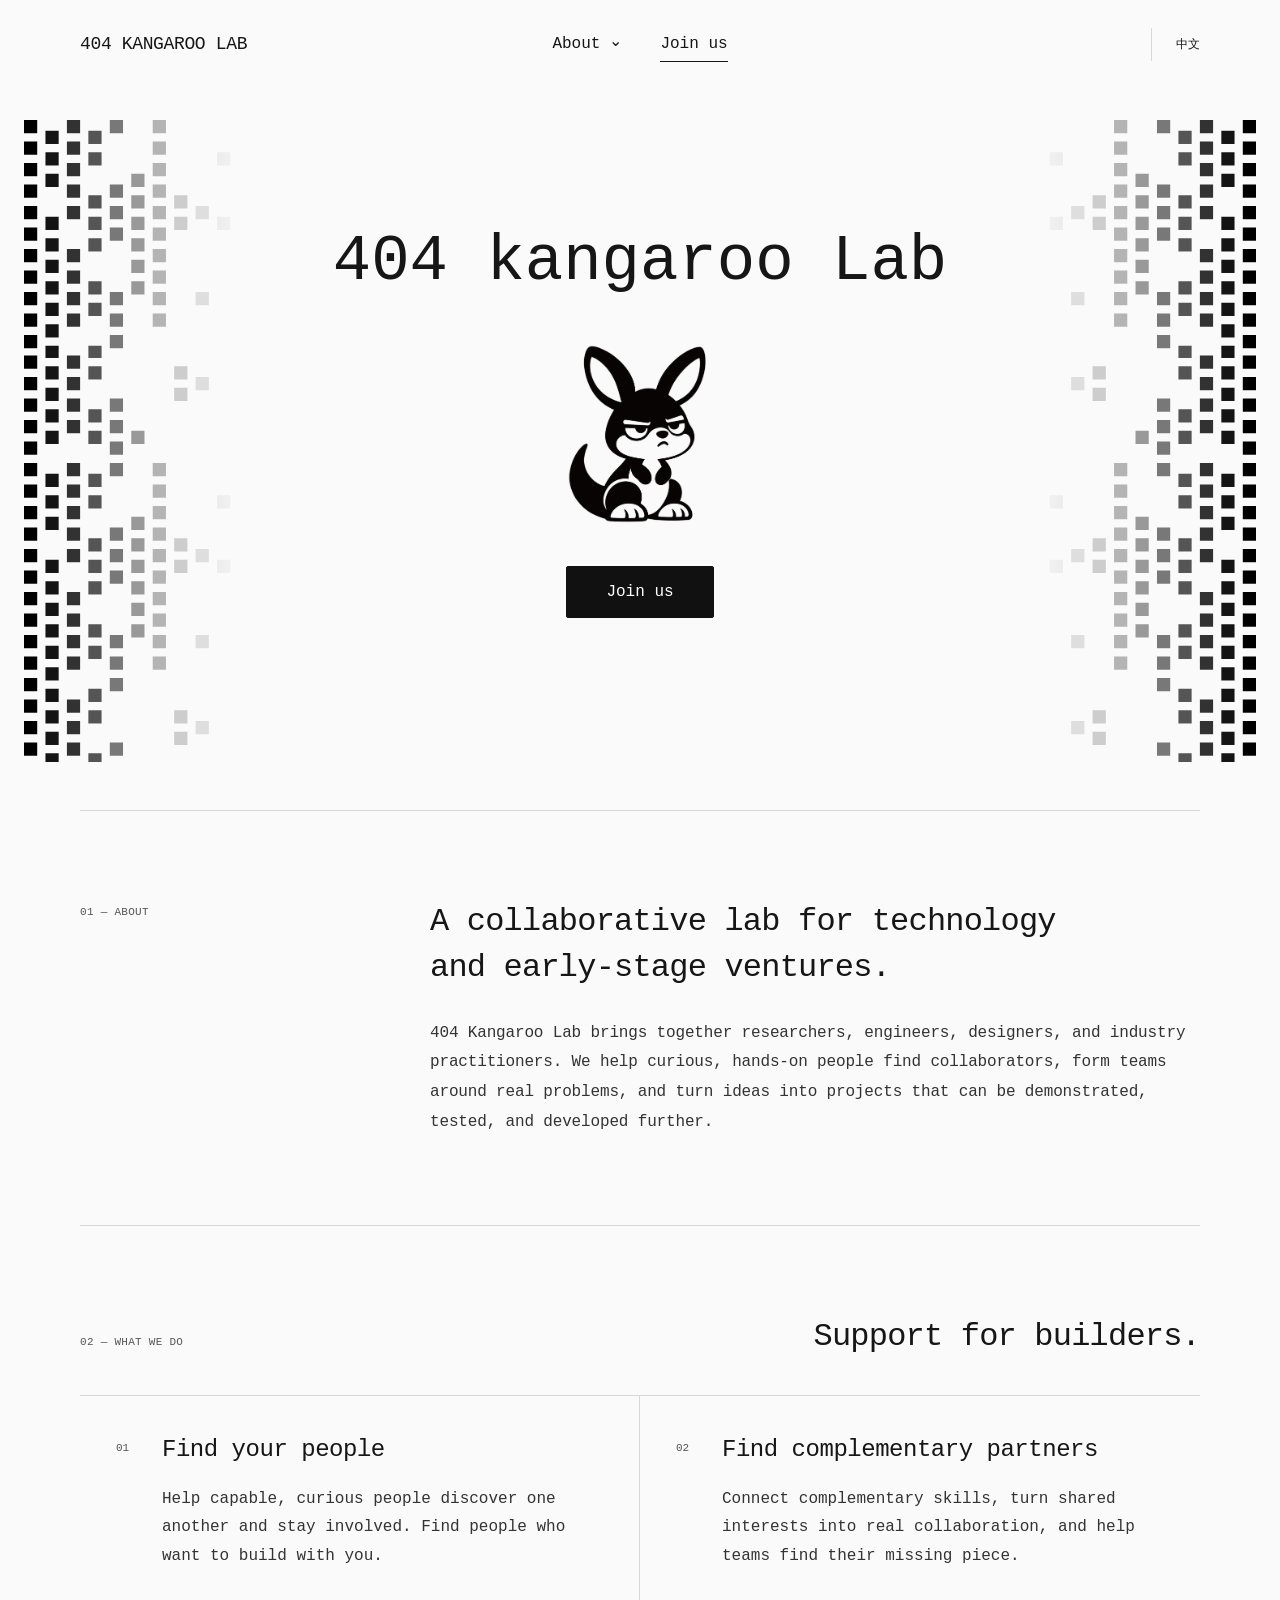
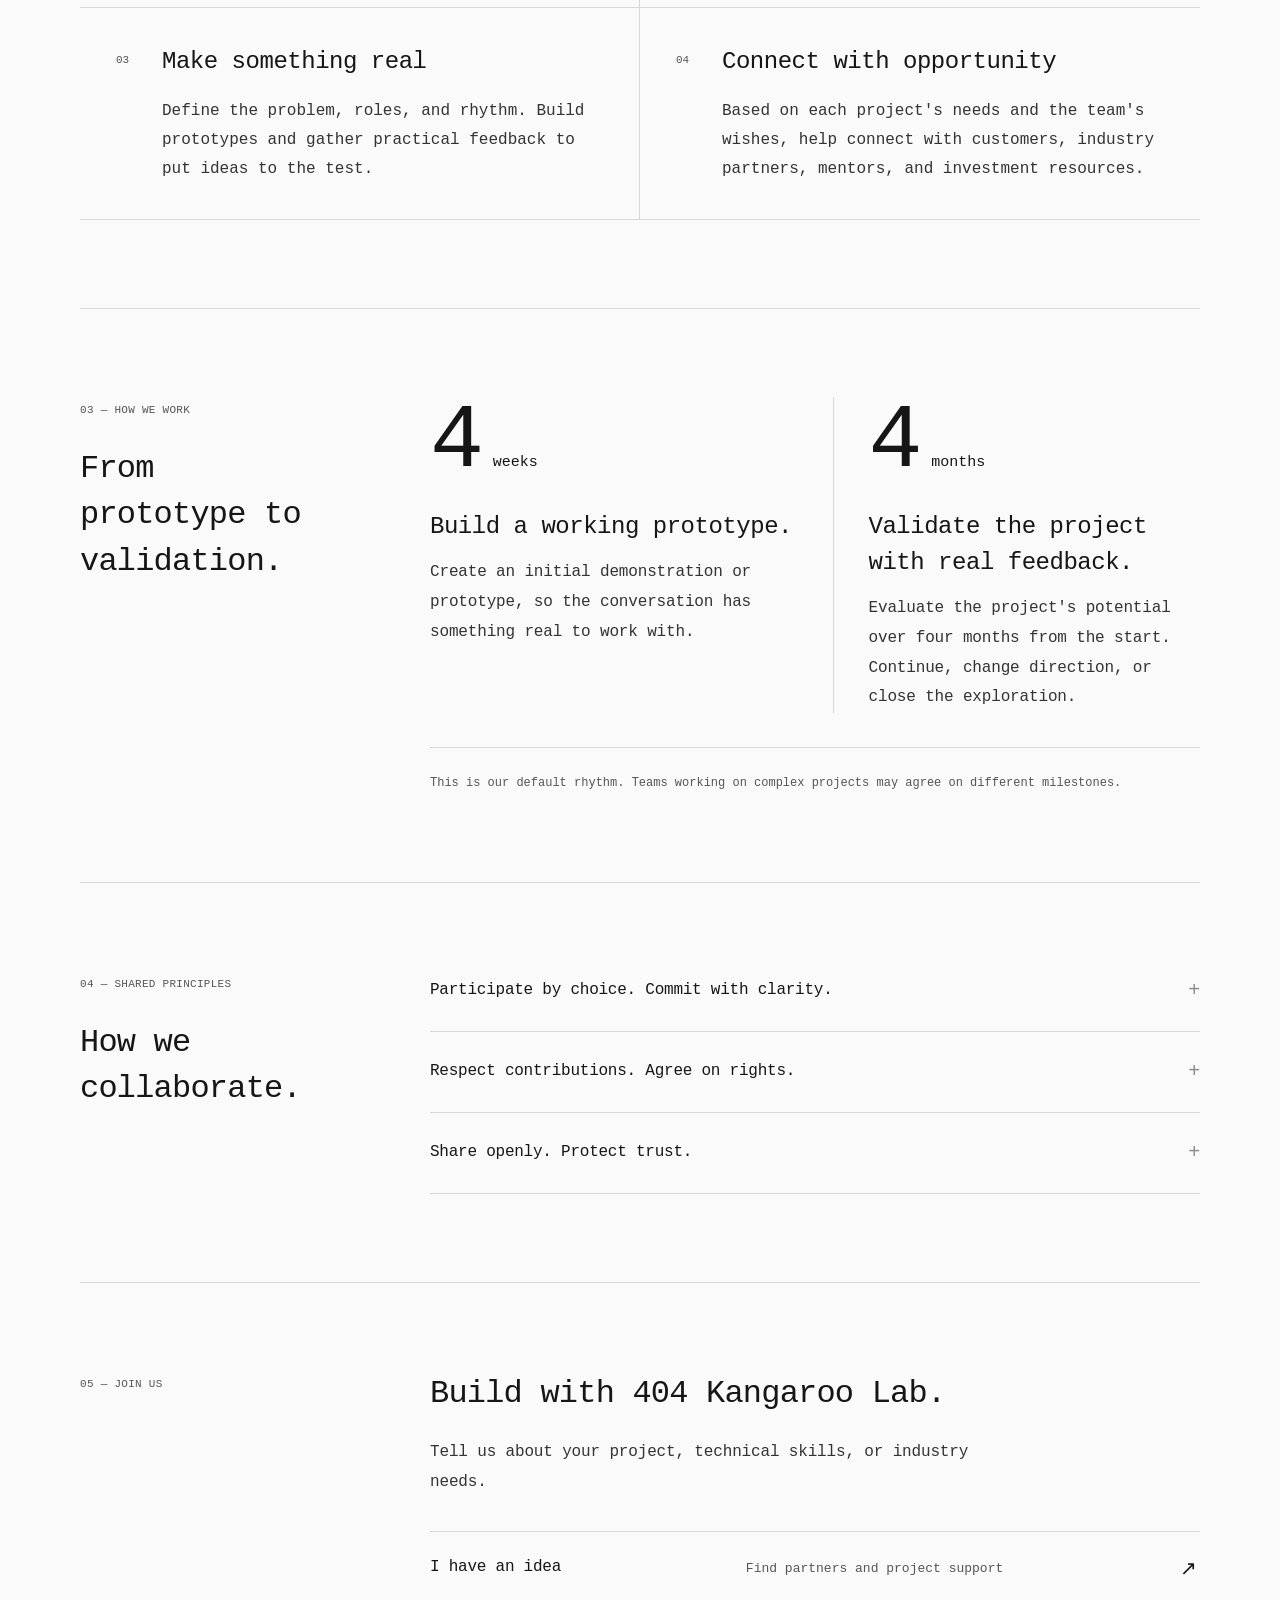
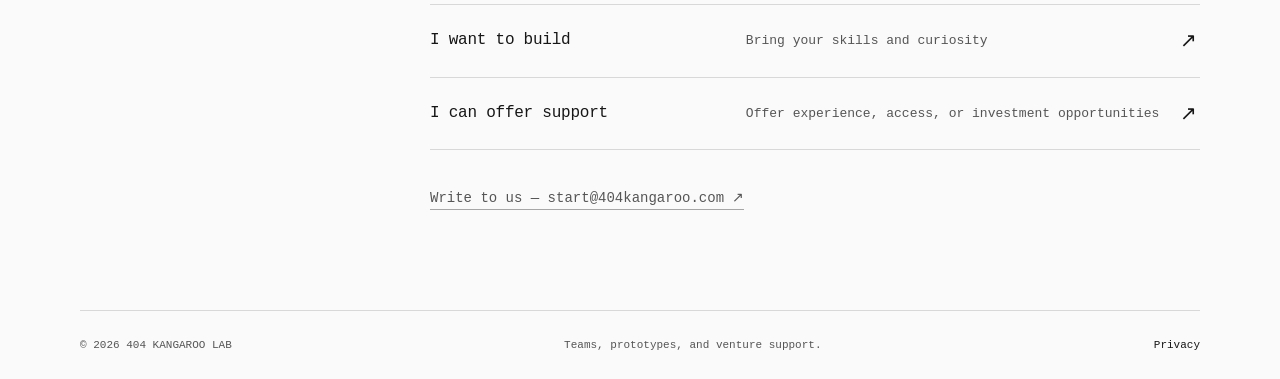
==== commit a0db5f2f: "Add mirrored pixels and strengthen site navigation" ====
--- a/index.html
+++ b/index.html
@@ -13,6 +13,7 @@
   <meta property="og:image" content="https://404kangaroo.com/assets/logo11.png">
   <link rel="icon" href="assets/logo11.png" type="image/png">
   <link rel="stylesheet" href="styles.css">
+  <link rel="stylesheet" href="pixels.css">
   <script src="site.config.js" defer></script>
   <script src="i18n.js" defer></script>
   <script src="app.js" defer></script>
@@ -22,7 +23,11 @@
   <header class="site-header" id="site-header">
     <a class="brand mono" href="#home" aria-label="404 Kangaroo Lab home" data-aria-zh="404 Kangaroo Lab 首页" data-aria-en="404 Kangaroo Lab home">404 KANGAROO LAB</a>
     <nav class="desktop-nav" aria-label="Main navigation" data-aria-zh="主导航" data-aria-en="Main navigation">
-      <a href="#about" data-zh="关于" data-en="About">About</a><a href="#join" data-zh="加入" data-en="Join us">Join us</a>
+      <details class="nav-dropdown" id="about-menu">
+        <summary><span data-zh="关于" data-en="About">About</span><span class="nav-chevron mono" aria-hidden="true">⌄</span></summary>
+        <div class="nav-dropdown-panel"><a href="#about" data-zh="关于实验室" data-en="About the lab">About the lab</a><a href="#support" data-zh="我们提供的支持" data-en="What we support">What we support</a><a href="#how" data-zh="如何协作" data-en="How it works">How it works</a></div>
+      </details>
+      <a class="nav-join" href="#join" data-zh="加入" data-en="Join us">Join us</a>
     </nav>
     <button class="language-toggle mono" type="button" aria-label="Switch to Chinese" data-aria-zh="切换到英文" data-aria-en="Switch to Chinese">中文</button>
     <button class="menu-toggle" type="button" aria-label="Open navigation" data-aria-zh="打开导航" data-aria-en="Open navigation" aria-expanded="false" aria-controls="mobile-nav"><span></span><span></span></button>
@@ -30,6 +35,8 @@
   </header>
   <main>
     <section class="hero container" id="home" aria-labelledby="hero-heading">
+      <div class="hero-pixels hero-pixels-left" aria-hidden="true"></div>
+      <div class="hero-pixels hero-pixels-right" aria-hidden="true"></div>
       <h1 class="mono" id="hero-heading">404 kangaroo Lab</h1>
       <figure class="hero-identity"><div class="logo-window"><img src="assets/logo11.png" alt="404 Kangaroo Lab kangaroo logo" width="887" height="1179" data-aria-zh="404 Kangaroo Lab 袋鼠标志" data-aria-en="404 Kangaroo Lab kangaroo logo"></div></figure>
       <a class="hero-join text-link" href="#join" data-zh="加入我们" data-en="Join us">Join us</a>
--- a/styles.css
+++ b/styles.css
@@ -542,3 +542,97 @@
   .section { padding-block: 56px; }
   .join-section { padding-block: 56px 66px; }
 }
+
+/* A centered navigation and clear, practical website modules. */
+.site-header { display: grid; grid-template-columns: 1fr auto 1fr; column-gap: 32px; }
+.site-header .brand { font-size: 18px; justify-self: start; letter-spacing: -.02em; }
+.desktop-nav,
+html[lang='en'] .desktop-nav { margin: 0; gap: 38px; font-size: 16px; justify-self: center; }
+.site-header .language-toggle { justify-self: end; margin-left: 0; }
+.nav-dropdown { position: relative; }
+.nav-dropdown > summary { display: flex; align-items: center; gap: 9px; list-style: none; cursor: pointer; padding-block: 11px; }
+.nav-dropdown > summary::-webkit-details-marker { display: none; }
+.nav-chevron { font-size: 16px; line-height: 1; transform: translateY(-2px); transition: transform .15s; }
+.nav-dropdown[open] .nav-chevron { transform: translateY(2px) rotate(180deg); }
+.nav-dropdown-panel { position: absolute; top: calc(100% + 13px); left: 50%; transform: translateX(-50%); min-width: 244px; background: var(--paper); border: 1px solid #c9c9c9; padding: 10px; }
+.desktop-nav .nav-dropdown-panel a { display: block; padding: 13px 15px; font-size: 14px; line-height: 1.5; white-space: nowrap; }
+.desktop-nav .nav-dropdown-panel a:hover { color: #111; background: #ececec; }
+.desktop-nav .nav-join { padding-block: 8px; border-bottom: 1px solid #161616; }
+.hero .hero-join,
+html[lang='en'] .hero .hero-join,
+html[lang^='zh'] .hero .hero-join { min-width: 148px; min-height: 52px; justify-content: center; padding: 14px 30px; font-size: 16px; line-height: 1.4; border: 1px solid #111; border-radius: 2px; background: #111; color: #fff; transition: background .15s, border-color .15s; }
+.hero .hero-join:hover { color: #fff; background: #353535; border-color: #353535; }
+.hero .hero-join:focus-visible { outline: 2px solid #111; outline-offset: 5px; }
+.support-section { display: block; }
+.support-section .section-side { display: flex; align-items: baseline; justify-content: space-between; gap: 35px; padding: 0; margin-bottom: 34px; }
+.support-section .section-side h2,
+html[lang='en'] .support-section .section-side h2,
+html[lang^='zh'] .support-section .section-side h2 { max-width: none; margin: 0; }
+.support-list { display: grid; grid-template-columns: 1fr 1fr; border-top: 1px solid var(--line); }
+.support-list article,
+.support-list article:first-child,
+.support-list article:last-child { grid-template-columns: 22px 1fr; gap: 24px; border: 0; border-bottom: 1px solid var(--line); padding: 36px; min-width: 0; }
+.support-list article:nth-child(odd) { border-right: 1px solid var(--line); }
+.support-list .item-number { padding-top: 10px; }
+.support-list h3,
+html[lang='en'] .support-list h3,
+html[lang^='zh'] .support-list h3 { font-size: 24px; line-height: 1.5; letter-spacing: -.02em; }
+.support-list p,
+html[lang='en'] .support-list p,
+html[lang^='zh'] .support-list p { margin-top: 17px; font-size: 16px; line-height: 1.8; letter-spacing: 0; max-width: none; }
+main .section h2,
+html[lang='en'] main .section h2,
+html[lang^='zh'] main .section h2 { font-size: 32px; line-height: 1.45; letter-spacing: -.025em; }
+.rhythm-grid h3,
+html[lang='en'] .rhythm-grid h3,
+html[lang^='zh'] .rhythm-grid h3 { font-size: 24px; line-height: 1.5; letter-spacing: -.02em; }
+.intro-lead,
+.rhythm-grid p,
+.principles-list details > p,
+.join-intro,
+html[lang='en'] .intro-lead,
+html[lang='en'] .rhythm-grid p,
+html[lang='en'] .principles-list details > p,
+html[lang='en'] .join-intro,
+html[lang^='zh'] .intro-lead,
+html[lang^='zh'] .rhythm-grid p,
+html[lang^='zh'] .principles-list details > p,
+html[lang^='zh'] .join-intro { font-size: 16px; line-height: 1.85; }
+@media (max-width: 1100px) {
+  .site-header { column-gap: 24px; }
+  .desktop-nav, html[lang='en'] .desktop-nav { gap: 28px; }
+  .support-list article,
+  .support-list article:first-child,
+  .support-list article:last-child { padding: 30px; gap: 18px; }
+}
+@media (max-width: 800px) {
+  .site-header, .site-header.scrolled { display: flex; gap: 19px; }
+  .site-header .brand { font-size: 18px; }
+  .desktop-nav, html[lang='en'] .desktop-nav { display: none; }
+  .site-header .language-toggle { margin-left: auto; }
+  .support-section .section-side { display: block; margin-bottom: 28px; }
+  .support-section .section-side h2,
+  html[lang='en'] .support-section .section-side h2,
+  html[lang^='zh'] .support-section .section-side h2 { margin-top: 18px; }
+  .support-list article,
+  .support-list article:first-child,
+  .support-list article:last-child { padding: 28px 24px; gap: 16px; }
+}
+@media (max-width: 620px) {
+  .support-list { grid-template-columns: 1fr; }
+  .support-list article,
+  .support-list article:first-child,
+  .support-list article:last-child { padding: 28px 16px; gap: 20px; }
+  .support-list article:nth-child(odd) { border-right: 0; }
+  main .section h2,
+  html[lang='en'] main .section h2,
+  html[lang^='zh'] main .section h2 { font-size: 27px; }
+  .rhythm-grid,
+  html[lang='en'] .rhythm-grid { grid-template-columns: 1fr; gap: 28px; }
+  .rhythm-grid article + article,
+  html[lang='en'] .rhythm-grid article + article { border-left: 0; border-top: 1px solid var(--line); padding-left: 0; padding-top: 28px; }
+}
+@media (max-width: 350px) {
+  .site-header, .site-header.scrolled { gap: 13px; }
+  .site-header .brand { font-size: 17px; }
+}
--- a/pixels.css
+++ b/pixels.css
@@ -0,0 +1,29 @@
+/* One square field, mirrored: density and opacity fall towards the content. */
+.hero {
+  --pixel-clear-width: 760px;
+  --pixel-edge: 24px;
+  isolation: isolate;
+}
+.hero-pixels {
+  position: absolute;
+  top: 120px;
+  bottom: 48px;
+  width: max(0px, calc((100vw - var(--pixel-clear-width)) / 2 - var(--pixel-edge)));
+  max-width: 360px;
+  background: url('assets/pixel-field.svg') left top / 100% auto repeat-y;
+  -webkit-mask-image: linear-gradient(to right, #000 0%, #000 80%, transparent 100%);
+  mask-image: linear-gradient(to right, #000 0%, #000 80%, transparent 100%);
+  pointer-events: none;
+  user-select: none;
+  z-index: -1;
+}
+.hero-pixels-left { left: calc(50% - 50vw + var(--pixel-edge)); }
+.hero-pixels-right { right: calc(50% - 50vw + var(--pixel-edge)); transform: scaleX(-1); }
+@media (max-width: 800px) {
+  .hero { --pixel-clear-width: 600px; --pixel-edge: 16px; }
+  .hero-pixels { top: 105px; bottom: 35px; }
+}
+@media (max-width: 570px) {
+  .hero { --pixel-clear-width: clamp(280px, 88vw, 344px); --pixel-edge: 8px; }
+  .hero-pixels { top: 108px; bottom: 30px; background-size: 90px auto; opacity: .45; }
+}
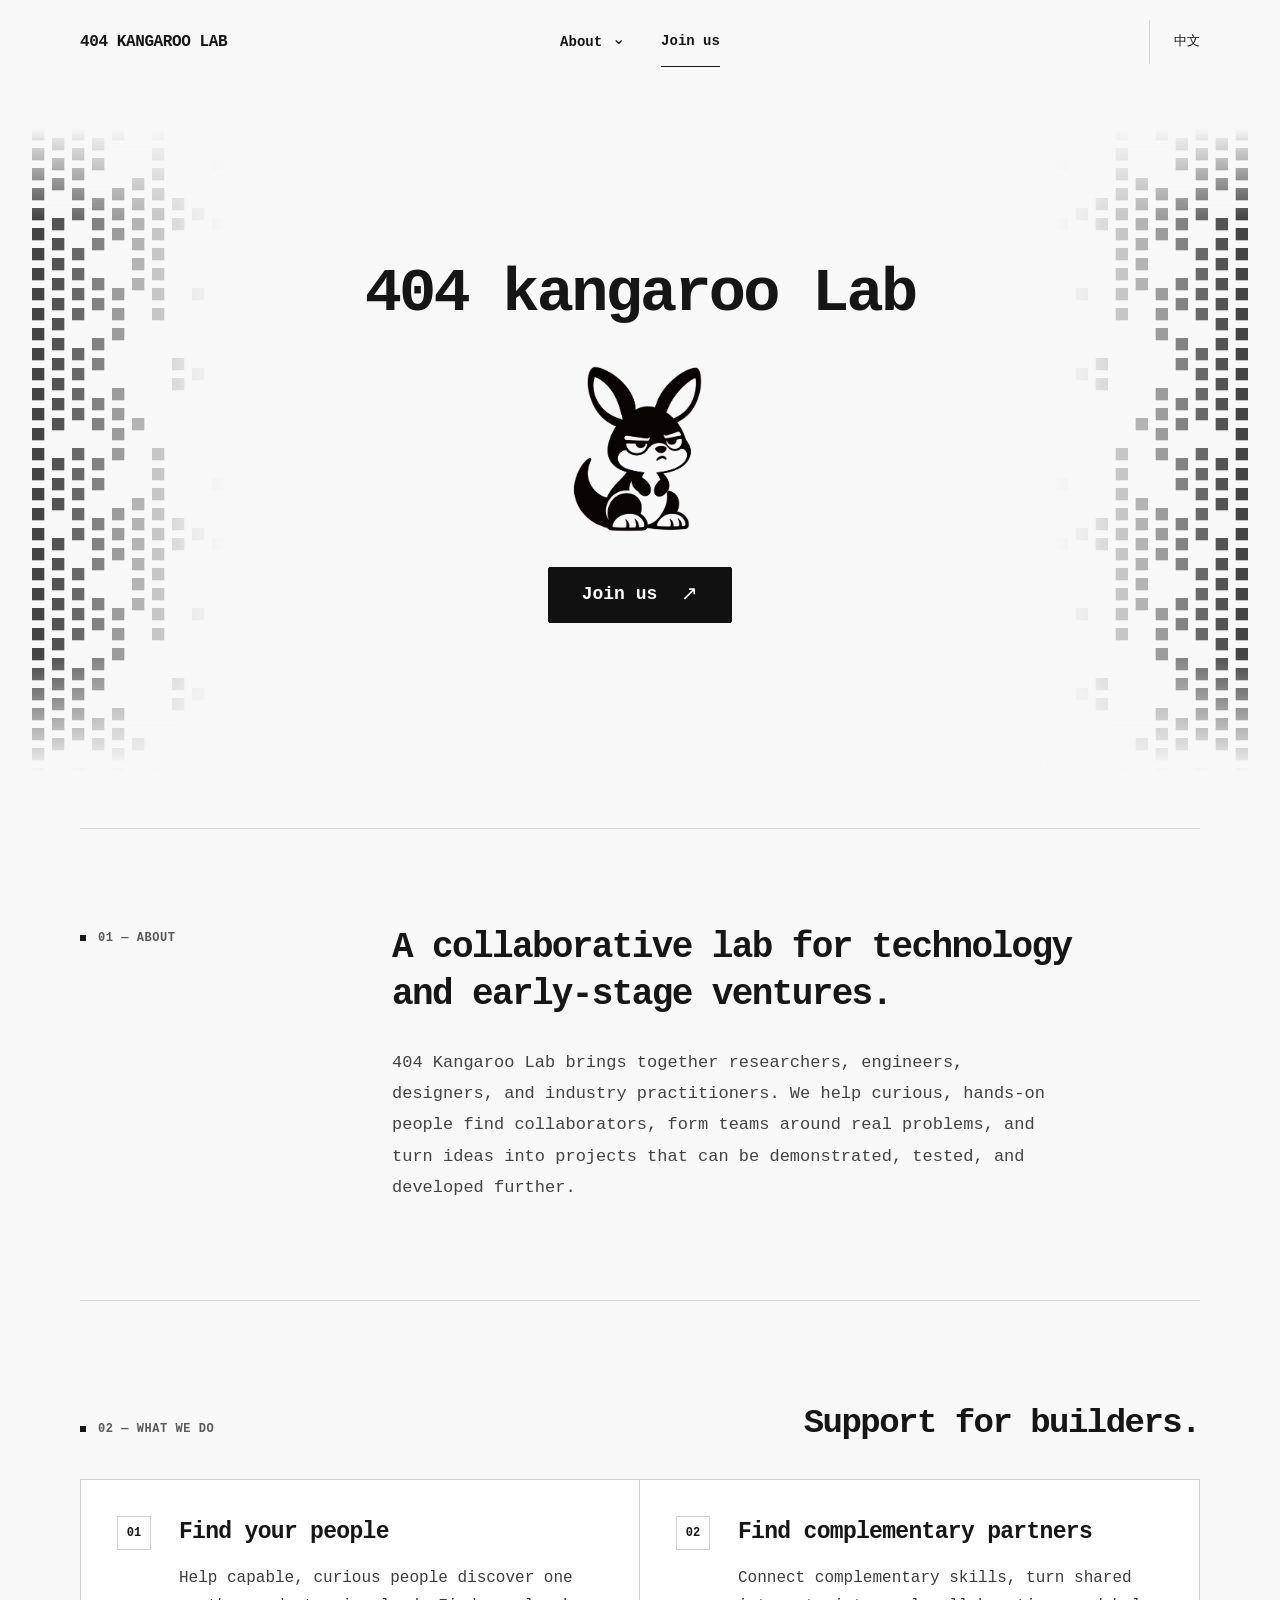
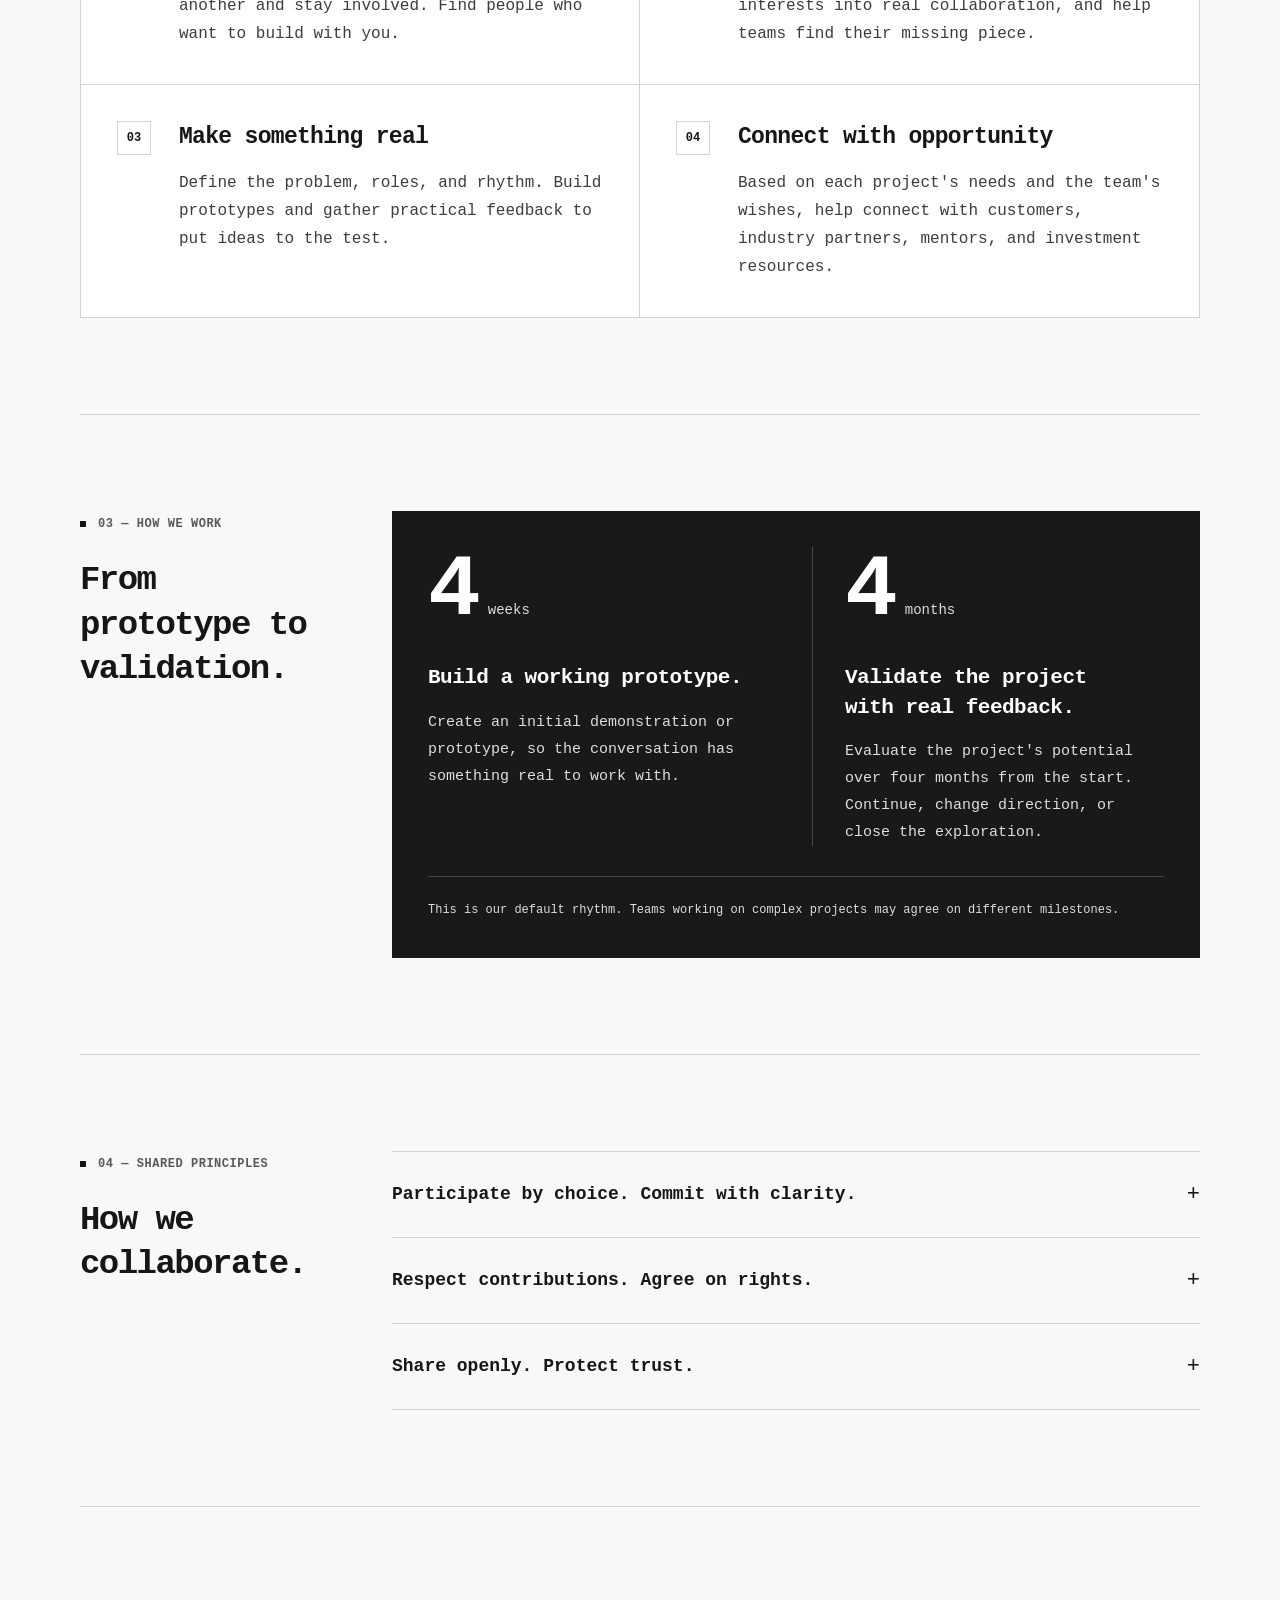
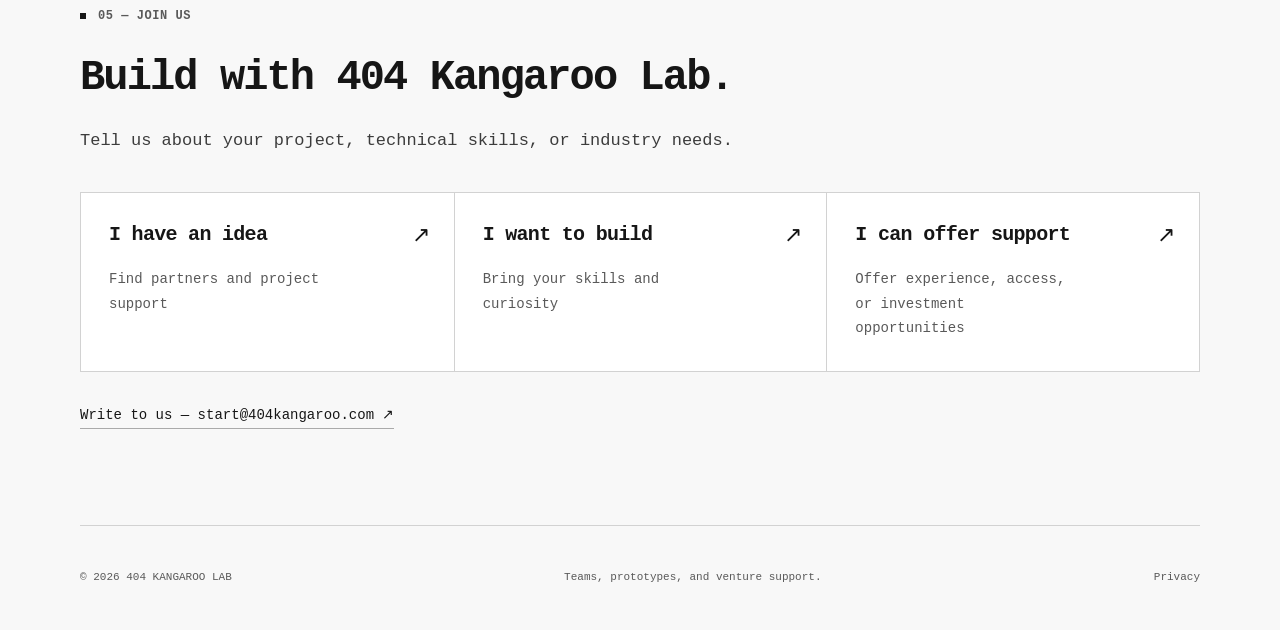
==== commit 7acf21a2: "Refine typography, readable calls to action, and incubator layouts" ====
--- a/index.html
+++ b/index.html
@@ -12,11 +12,11 @@
   <meta property="og:locale" content="en_US">
   <meta property="og:image" content="https://404kangaroo.com/assets/logo11.png">
   <link rel="icon" href="assets/logo11.png" type="image/png">
-  <link rel="stylesheet" href="styles.css">
-  <link rel="stylesheet" href="pixels.css">
+  <link rel="stylesheet" href="styles.css?v=05677160a4">
+  <link rel="stylesheet" href="pixels.css?v=e65d2f6305">
   <script src="site.config.js" defer></script>
   <script src="i18n.js" defer></script>
-  <script src="app.js" defer></script>
+  <script src="app.js?v=85b8c56426" defer></script>
 </head>
 <body>
   <a class="skip-link" href="#about" data-zh="跳到正文" data-en="Skip to content">Skip to content</a>
--- a/styles.css
+++ b/styles.css
@@ -1,12 +1,11 @@
 :root {
   --font-en: 'Courier New', Courier, monospace;
   --font-zh: 'PingFang SC', 'Noto Sans CJK SC', 'Microsoft YaHei', sans-serif;
-  --paper: #fafafa;
+  --paper: #f8f8f8;
   --ink: #161616;
-  --muted: #717171;
-  --line: #d8d8d8;
+  --muted: #595959;
+  --line: #d2d2d2;
   font-family: var(--font-en), var(--font-zh);
-  font-weight: 400;
   color: var(--ink);
   background: var(--paper);
   font-synthesis: none;
@@ -14,625 +13,222 @@
   text-rendering: optimizeLegibility;
 }
 * { box-sizing: border-box; }
-html { scroll-behavior: smooth; scroll-padding-top: 86px; }
-body { margin: 0; }
+html { scroll-behavior: auto; scroll-padding-top: 104px; }
+body { margin: 0; font-size: 16px; line-height: 1.75; }
 html[lang^='zh'] body { font-family: var(--font-zh); }
-html[lang='en'] body { font-family: var(--font-en), var(--font-zh); }
 body.dialog-open { overflow: hidden; }
 button, input, textarea, select { font: inherit; color: inherit; }
 button, a { touch-action: manipulation; -webkit-tap-highlight-color: transparent; }
 button { background: transparent; cursor: pointer; border: 0; padding: 0; }
-button, h1, h2, h3, strong { font-weight: 400; }
 a { color: inherit; text-decoration: none; }
 img { display: block; max-width: 100%; }
 p, h1, h2, h3, figure { margin: 0; }
+h1, h2, h3 { font-weight: 700; text-wrap: balance; }
 [hidden] { display: none !important; }
-::selection { background: #1c1c1c; color: #fff; }
-:focus-visible { outline: 1px solid var(--ink); outline-offset: 5px; }
-.mono, .eyebrow, .item-number { font-family: var(--font-en), var(--font-zh); font-weight: 400; }
+::selection { background: var(--ink); color: #fff; }
+:focus-visible { outline: 2px solid var(--ink); outline-offset: 5px; }
+.mono, .eyebrow, .item-number { font-family: var(--font-en), var(--font-zh); }
 .container { width: min(100% - 128px, 1120px); margin-inline: auto; }
-.section { padding-block: 100px; border-top: 1px solid var(--line); }
-.eyebrow { font-size: 10px; line-height: 1.7; letter-spacing: .025em; color: var(--muted); }
-h2 { font-size: 32px; line-height: 1.55; letter-spacing: -.025em; white-space: pre-line; }
-h3 { font-size: 24px; line-height: 1.55; }
-html[lang='en'] h2 { font-size: 27px; line-height: 1.55; letter-spacing: -.055em; }
-html[lang='en'] h3 { font-size: 19px; letter-spacing: -.045em; }
+.section { padding-block: 96px; border-top: 1px solid var(--line); }
+.eyebrow { display: flex; align-items: center; gap: 12px; font-size: 12px; line-height: 1.5; letter-spacing: .045em; font-weight: 700; color: var(--muted); }
+.section .eyebrow::before { content: ''; width: 6px; height: 6px; background: var(--ink); flex-shrink: 0; }
+h2 { font-size: 34px; line-height: 1.3; letter-spacing: -.045em; }
+h3 { font-size: 23px; line-height: 1.4; letter-spacing: -.03em; }
+html[lang^='zh'] h2, html[lang^='zh'] h3 { letter-spacing: -.015em; font-weight: 600; }
 .skip-link { position: fixed; top: 12px; left: 12px; padding: 12px 18px; z-index: 100; background: var(--ink); color: #fff; transform: translateY(-200%); }
 .skip-link:focus { transform: translateY(0); }
-.site-header { height: 88px; position: absolute; inset: 0 0 auto; z-index: 20; padding-inline: max(64px, calc((100vw - 1120px)/2)); display: flex; align-items: center; gap: 42px; background: var(--paper); }
-.site-header.scrolled { position: fixed; height: 68px; border-bottom: 1px solid var(--line); background: #fafafaf5; backdrop-filter: blur(8px); }
-.brand { font-size: 14px; letter-spacing: -.02em; white-space: nowrap; line-height: 1.5; }
-.brand-dot { font-size: 8px; vertical-align: top; margin-left: 5px; }
-.desktop-nav { display: flex; align-items: center; gap: 36px; margin-left: auto; font-size: 16px; }
-html[lang='en'] .desktop-nav { font-size: 11px; gap: 28px; }
-.desktop-nav a { padding-block: 10px; }
+/* A steady navigation rail with consistent hit areas. */
+.site-header { height: 84px; position: absolute; inset: 0 0 auto; z-index: 20; padding-inline: max(64px, calc((100vw - 1120px)/2)); display: grid; grid-template-columns: 1fr auto 1fr; align-items: center; gap: 28px; background: var(--paper); }
+.site-header.scrolled { position: fixed; border-bottom: 1px solid var(--line); background: #f8f8f8f5; backdrop-filter: blur(12px); }
+.brand { justify-self: start; font-size: 16px; font-weight: 700; letter-spacing: -.025em; white-space: nowrap; line-height: 1.5; }
+.desktop-nav { display: flex; align-items: center; gap: 36px; font-size: 14px; font-weight: 700; }
+.desktop-nav a { padding-block: 12px; }
 .desktop-nav a:hover { color: var(--muted); }
-.language-toggle { padding: 8px 0 8px 24px; border-left: 1px solid var(--line); font-size: 11px; min-width: 43px; min-height: 32px; }
+.language-toggle { justify-self: end; padding: 10px 0 10px 24px; border-left: 1px solid var(--line); font-size: 13px; font-weight: 700; min-height: 44px; }
+.nav-dropdown { position: relative; }
+.nav-dropdown > summary { display: flex; align-items: center; gap: 10px; list-style: none; cursor: pointer; padding-block: 12px; }
+.nav-dropdown > summary::-webkit-details-marker { display: none; }
+.nav-chevron { font-size: 16px; line-height: 1; transform: translateY(-2px); transition: transform .18s; }
+.nav-dropdown[open] .nav-chevron { transform: translateY(2px) rotate(180deg); }
+.nav-dropdown-panel { position: absolute; top: calc(100% + 12px); left: 50%; transform: translateX(-50%); min-width: 250px; background: #fff; border: 1px solid var(--line); padding: 8px; box-shadow: 0 12px 30px #00000008; }
+.desktop-nav .nav-dropdown-panel a { display: block; padding: 14px; font-size: 14px; line-height: 1.4; font-weight: 400; white-space: nowrap; }
+.desktop-nav .nav-dropdown-panel a:hover { color: #111; background: #f1f1f1; }
+.desktop-nav .nav-join { border-bottom: 1px solid var(--ink); }
 .menu-toggle { display: none; }
-.mobile-nav { position: absolute; top: 100%; left: 0; right: 0; padding: 15px 24px 25px; background: var(--paper); border-bottom: 1px solid var(--line); }
-.mobile-nav a { display: block; padding: 17px 0; border-bottom: 1px solid #e7e7e7; }
-.hero { position: relative; display: grid; grid-template-columns: 1fr 280px; column-gap: 70px; min-height: 750px; align-items: center; padding-block: 180px 150px; }
-.hero-content { max-width: 700px; }
-.hero h1 { font-size: 62px; line-height: 1.5; letter-spacing: -.04em; margin-top: 28px; }
-html[lang='en'] .hero h1 { font-size: 44px; line-height: 1.45; letter-spacing: -.065em; }
-.hero-intro { font-size: 21px; line-height: 1.85; max-width: 495px; margin-top: 27px; color: #626262; }
-html[lang='en'] .hero-intro { font-size: 14px; line-height: 1.9; max-width: 500px; letter-spacing: -.035em; }
-.hero-actions { display: flex; align-items: center; gap: 35px; margin-top: 31px; font-size: 18px; }
-html[lang='en'] .hero-actions { font-size: 12px; gap: 26px; }
-.text-link, .quiet-link { display: inline-flex; align-items: center; gap: 18px; padding-block: 6px; line-height: 1.6; }
-.text-link { border-bottom: 1px solid var(--ink); }
-.text-link:hover { color: var(--muted); border-color: var(--muted); }
-.quiet-link { color: var(--muted); }
-.quiet-link:hover { color: var(--ink); }
-.text-link .mono, .quiet-link .mono { font-size: 17px; }
-.hero-identity { align-self: center; justify-self: end; text-align: center; padding-top: 35px; }
-.logo-window { width: 235px; height: 235px; overflow: hidden; margin-inline: auto; }
-.logo-window img { width: 235px; max-width: none; height: auto; object-position: top; }
-.hero-identity figcaption { font-size: 9px; line-height: 1.5; letter-spacing: .02em; color: var(--muted); margin-top: 35px; }
-.hero-bottom { position: absolute; bottom: 28px; left: 0; right: 0; display: flex; justify-content: space-between; gap: 25px; font-size: 9px; color: #858585; line-height: 1.6; }
-.intro, .support-section, .rhythm, .principles-section, .join-section { display: grid; grid-template-columns: 280px 1fr; gap: 70px; }
+.mobile-nav { position: absolute; top: 100%; left: 0; right: 0; padding: 12px 24px 24px; background: var(--paper); border-bottom: 1px solid var(--line); }
+.mobile-nav a { display: block; padding: 17px 0; border-bottom: 1px solid var(--line); font-weight: 700; }
+/* The opening screen contains only the name, the mark, and an invitation. */
+.hero { position: relative; display: flex; flex-direction: column; align-items: center; justify-content: center; min-height: 740px; height: 92svh; padding: 140px 0 88px; text-align: center; }
+.hero #hero-heading { font-family: var(--font-en); font-size: 62px; font-weight: 700; line-height: 1.2; letter-spacing: -.045em; white-space: nowrap; }
+.hero-identity { margin-top: 34px; }
+.logo-window { width: 168px; height: 168px; overflow: hidden; margin-inline: auto; }
+.logo-window img { width: 168px; max-width: none; height: auto; }
+.hero-join { display: inline-flex; justify-content: center; align-items: center; gap: 24px; min-width: 184px; min-height: 56px; margin-top: 34px; padding: 15px 26px; border: 1px solid #111; border-radius: 2px; background: #111; color: #fff; font-size: 18px; font-weight: 700; line-height: 1.3; letter-spacing: 0; transition: background .18s, transform .18s; }
+.hero-join::after { content: '↗'; font-family: var(--font-en); font-size: 20px; line-height: 1; }
+.hero-join:hover { background: #303030; transform: translateY(-2px); }
+.hero-join:focus-visible { outline-offset: 6px; }
+html[lang^='zh'] .hero-join { font-weight: 600; }
+/* Information is organized around distinct, aligned modules. */
+.intro, .rhythm, .principles-section { display: grid; grid-template-columns: 240px minmax(0,1fr); gap: 72px; }
 .section-side { padding-top: 4px; }
-.section-side h2 { margin-top: 26px; max-width: 245px; }
-.intro-main h2 { max-width: 670px; }
-.intro-lead { margin-top: 27px; font-size: 21px; line-height: 1.95; color: #626262; }
-html[lang='en'] .intro-lead { font-size: 14px; line-height: 1.95; letter-spacing: -.025em; }
-.support-list article { display: grid; grid-template-columns: 20px 1fr; gap: 30px; padding-block: 27px; border-top: 1px solid var(--line); }
-.support-list article:first-child { padding-top: 0; border: 0; }
-.support-list article:last-child { padding-bottom: 0; }
-.item-number { padding-top: 9px; font-size: 10px; color: #929292; }
-.support-list p { font-size: 19px; line-height: 1.85; color: #747474; margin-top: 10px; max-width: 560px; }
-html[lang='en'] .support-list p { font-size: 13px; line-height: 1.9; letter-spacing: -.03em; }
-.rhythm-grid { display: grid; grid-template-columns: 1fr 1fr; gap: 35px; }
-.rhythm-grid article + article { border-left: 1px solid var(--line); padding-left: 35px; }
-.stat-heading { display: flex; align-items: baseline; gap: 16px; margin-bottom: 22px; line-height: 1; }
-.stat-heading > .mono { font-size: 90px; letter-spacing: -.08em; }
-.stat-heading > span:last-child { font-size: 21px; }
-html[lang='en'] .stat-heading > span:last-child { font-size: 15px; }
-.rhythm-grid h3 { font-size: 21px; }
-html[lang='en'] .rhythm-grid h3 { font-size: 16px; line-height: 1.6; }
-.rhythm-grid p { font-size: 18px; line-height: 1.85; color: #747474; margin-top: 13px; }
-html[lang='en'] .rhythm-grid p { font-size: 12px; line-height: 1.9; letter-spacing: -.025em; }
-.rhythm-note { font-size: 15px; line-height: 1.8; color: #898989; padding-top: 24px; margin-top: 34px; border-top: 1px solid var(--line); }
-html[lang='en'] .rhythm-note { font-size: 10px; line-height: 1.9; }
-.principles-list { margin-top: -20px; }
+.section-side h2 { margin-top: 25px; }
+.intro-main h2 { max-width: 710px; font-size: 36px; }
+.intro-lead { margin-top: 28px; max-width: 66ch; font-size: 17px; line-height: 1.85; color: #424242; }
+.support-section .section-side { display: flex; align-items: baseline; justify-content: space-between; gap: 32px; margin-bottom: 34px; }
+.support-section .section-side h2 { margin: 0; }
+.support-list { display: grid; grid-template-columns: 1fr 1fr; border: 1px solid var(--line); background: #fff; }
+.support-list article { display: grid; grid-template-columns: 38px minmax(0,1fr); gap: 24px; padding: 36px; min-width: 0; }
+.support-list article:nth-child(odd) { border-right: 1px solid var(--line); }
+.support-list article:nth-child(-n+2) { border-bottom: 1px solid var(--line); }
+.item-number { display: flex; align-items: center; justify-content: center; width: 34px; height: 34px; border: 1px solid var(--line); font-size: 12px; line-height: 1; font-weight: 700; }
+.support-list p { margin-top: 16px; font-size: 16px; line-height: 1.75; color: #3c3c3c; }
+.rhythm-main { padding: 36px; background: #191919; color: #fff; }
+.rhythm-grid { display: grid; grid-template-columns: 1fr 1fr; gap: 32px; }
+.rhythm-grid article + article { padding-left: 32px; border-left: 1px solid #484848; }
+.stat-heading { display: flex; align-items: baseline; gap: 14px; margin-bottom: 28px; line-height: 1; }
+.stat-heading > .mono { font-size: 88px; letter-spacing: -.08em; font-weight: 700; }
+.stat-heading > span:last-child { font-size: 14px; color: #dedede; }
+.rhythm-grid h3 { font-size: 21px; letter-spacing: -.025em; }
+.rhythm-grid p { margin-top: 16px; font-size: 15px; line-height: 1.8; color: #dedede; }
+.rhythm-note { margin-top: 30px; padding-top: 23px; border-top: 1px solid #484848; color: #dedede; font-size: 12px; line-height: 1.8; }
+.principles-list { border-top: 1px solid var(--line); }
 .principles-list details { border-bottom: 1px solid var(--line); }
-.principles-list summary { display: flex; justify-content: space-between; align-items: center; gap: 25px; list-style: none; padding-block: 22px; font-size: 23px; line-height: 1.6; cursor: pointer; }
-html[lang='en'] .principles-list summary { font-size: 14px; line-height: 1.8; letter-spacing: -.04em; }
+.principles-list summary { display: flex; align-items: center; justify-content: space-between; gap: 24px; padding: 25px 0; font-size: 18px; font-weight: 700; line-height: 1.6; list-style: none; cursor: pointer; }
 .principles-list summary::-webkit-details-marker { display: none; }
-.principles-list summary i { font-style: normal; font-size: 20px; flex-shrink: 0; color: #8b8b8b; transition: transform .2s; }
+.principles-list summary i { font-style: normal; font-size: 22px; font-weight: 400; transition: transform .18s; }
 .principles-list details[open] summary i { transform: rotate(45deg); }
-.principles-list details > p { font-size: 19px; line-height: 1.9; padding: 0 28px 27px 0; color: #747474; }
-html[lang='en'] .principles-list details > p { font-size: 12px; letter-spacing: -.02em; }
-.join-section { padding-block: 105px 115px; }
-.join-main h2 { font-size: 43px; line-height: 1.6; }
-html[lang='en'] .join-main h2 { font-size: 33px; line-height: 1.55; }
-.join-intro { font-size: 20px; line-height: 1.9; margin-top: 21px; color: #747474; max-width: 580px; }
-html[lang='en'] .join-intro { font-size: 13px; line-height: 1.9; letter-spacing: -.03em; }
-.join-paths { margin-top: 34px; border-top: 1px solid var(--line); }
-.join-path { display: grid; grid-template-columns: 1fr 1.4fr 20px; width: 100%; gap: 20px; align-items: center; padding: 23px 0; text-align: left; border-bottom: 1px solid var(--line); }
-.join-path:hover .path-heading { color: #797979; }
-.path-heading { font-size: 21px; line-height: 1.5; }
-.path-copy { font-size: 16px; line-height: 1.6; color: #8a8a8a; }
-html[lang='en'] .path-heading { font-size: 13px; line-height: 1.6; letter-spacing: -.035em; }
-html[lang='en'] .path-copy { font-size: 10px; line-height: 1.8; letter-spacing: -.025em; }
-.join-path i { font-style: normal; font-size: 20px; transition: transform .2s; }
+.principles-list details > p { padding: 0 32px 28px 0; font-size: 16px; line-height: 1.85; color: #3c3c3c; }
+.join-section { padding-bottom: 96px; }
+.join-main h2 { max-width: 850px; margin-top: 26px; font-size: 42px; }
+.join-intro { font-size: 17px; line-height: 1.8; color: #3c3c3c; margin-top: 20px; }
+.join-paths { display: grid; grid-template-columns: repeat(3,minmax(0,1fr)); margin-top: 36px; border: 1px solid var(--line); background: #fff; }
+.join-path { position: relative; display: flex; flex-direction: column; align-items: flex-start; gap: 18px; min-height: 178px; padding: 28px; text-align: left; transition: background .18s, color .18s; }
+.join-path + .join-path { border-left: 1px solid var(--line); }
+.path-heading { display: block; padding-right: 25px; font-size: 20px; line-height: 1.4; font-weight: 700; letter-spacing: -.035em; }
+.path-copy { max-width: 25ch; font-size: 14px; line-height: 1.75; color: #595959; }
+.join-path i { position: absolute; right: 24px; top: 25px; font-size: 22px; font-style: normal; transition: transform .18s; }
+.join-path:hover { background: #191919; color: #fff; }
+.join-path:hover .path-copy { color: #d2d2d2; }
 .join-path:hover i { transform: translate(2px,-2px); }
-.join-contact { margin-top: 35px; font-size: 11px; line-height: 1.9; color: #717171; overflow-wrap: anywhere; }
-.join-contact a { border-bottom: 1px solid #a6a6a6; padding-bottom: 3px; }
-.join-contact a:hover { color: var(--ink); border-color: var(--ink); }
-.site-footer { display: flex; align-items: center; justify-content: space-between; gap: 30px; border-top: 1px solid var(--line); padding-block: 28px; color: #8b8b8b; }
-.site-footer > span { font-size: 9px; }
-.site-footer p { font-size: 15px; }
-html[lang='en'] .site-footer p { font-size: 9px; }
-.privacy-trigger { font-size: 15px; }
-html[lang='en'] .privacy-trigger { font-size: 10px; }
-.privacy-trigger:hover { color: var(--ink); }
-/* Dialogs retain the same quiet typographic system as the page. */
-dialog { width: min(630px, calc(100% - 36px)); max-height: calc(100svh - 40px); padding: 0; border: 1px solid #a2a2a2; border-radius: 0; background: var(--paper); color: var(--ink); overflow-y: auto; overscroll-behavior: contain; }
-dialog::backdrop { background: #0009; }
-.dialog-inner { padding: 42px; position: relative; }
-.dialog-close { position: absolute; width: 34px; height: 34px; right: 17px; top: 15px; font-size: 25px; line-height: 1; color: #777; }
-.dialog-close:hover { color: #000; }
-.dialog-inner h2 { font-size: 32px; margin-top: 16px; }
-html[lang='en'] .dialog-inner h2 { font-size: 25px; }
-.dialog-description { font-size: 18px; color: #777; line-height: 1.8; margin-top: 13px; }
-html[lang='en'] .dialog-description { font-size: 12px; line-height: 1.9; letter-spacing: -.03em; }
-.interest-options { display: flex; flex-wrap: wrap; gap: 10px 20px; border: 0; padding: 0; margin: 25px 0 24px; }
-.interest-options legend { font-size: 17px; margin-bottom: 13px; }
-.interest-options label { display: flex; align-items: center; gap: 6px; font-size: 16px; cursor: pointer; }
-.interest-options input { accent-color: #171717; margin: 0; width: 13px; height: 13px; }
-html[lang='en'] .interest-options legend { font-size: 12px; }
-html[lang='en'] .interest-options label { font-size: 11px; letter-spacing: -.04em; }
+.join-contact { margin-top: 30px; font-size: 14px; line-height: 1.9; overflow-wrap: anywhere; }
+.join-contact a { border-bottom: 1px solid #aaa; padding-bottom: 5px; }
+.join-contact a:hover { border-color: #111; }
+.site-footer { display: flex; justify-content: space-between; align-items: center; gap: 25px; padding-block: 30px; border-top: 1px solid var(--line); color: #595959; font-size: 11px; }
+.privacy-trigger { min-height: 44px; }
+.privacy-trigger:hover { color: #000; }
+/* Forms and dialogs use the same readable scale. */
+dialog { width: min(660px,calc(100% - 36px)); max-height: calc(100svh - 40px); padding: 0; border: 1px solid var(--line); border-radius: 2px; background: var(--paper); color: var(--ink); overflow-y: auto; overscroll-behavior: contain; }
+dialog::backdrop { background: #0009; backdrop-filter: blur(3px); }
+.dialog-inner { position: relative; padding: 42px; }
+.dialog-close { position: absolute; top: 12px; right: 12px; width: 44px; height: 44px; font-size: 28px; line-height: 1; }
+.dialog-inner h2 { margin-top: 18px; font-size: 30px; }
+.dialog-description { margin-top: 18px; font-size: 15px; line-height: 1.8; color: #3c3c3c; }
+.interest-options { display: flex; flex-wrap: wrap; gap: 12px 22px; border: 0; padding: 0; margin: 28px 0; }
+.interest-options legend { font-size: 14px; font-weight: 700; margin-bottom: 15px; }
+.interest-options label { display: flex; align-items: center; gap: 7px; font-size: 14px; cursor: pointer; }
+.interest-options input { accent-color: #161616; width: 15px; height: 15px; margin: 0; }
 .form-row { display: grid; grid-template-columns: 1fr 1fr; gap: 18px; }
-.form-row label, .form-label { display: block; font-size: 17px; line-height: 1.7; }
-html[lang='en'] .form-row label, html[lang='en'] .form-label { font-size: 11px; }
-.form-label { margin-top: 20px; }
-input:not([type='radio']), textarea, select { display: block; width: 100%; min-width: 0; border: 1px solid #c9c9c9; border-radius: 0; background: #fff; padding: 12px; font-size: 17px; line-height: 1.6; margin-top: 7px; }
-input[type='email'] { font-family: var(--font-en), var(--font-zh); font-size: 12px; }
-html[lang='en'] input:not([type='radio']), html[lang='en'] textarea, html[lang='en'] select { font-size: 12px; }
-input::placeholder, textarea::placeholder { color: #999; }
-textarea { resize: vertical; min-height: 112px; }
-select { min-height: 45px; }
-.form-privacy { margin-top: 20px; color: #888; font-size: 15px; line-height: 1.8; }
-html[lang='en'] .form-privacy { font-size: 10px; line-height: 1.8; }
-.form-submit { display: flex; align-items: center; justify-content: space-between; width: 100%; margin-top: 19px; padding: 14px 17px; border: 1px solid var(--ink); background: var(--ink); color: #fff; font-size: 18px; }
-html[lang='en'] .form-submit { font-size: 12px; }
-.form-submit:hover { background: #373737; }
-.brief-download { margin-top: 13px; font-size: 15px; }
-html[lang='en'] .brief-download { font-size: 10px; }
-.form-status { margin-top: 15px; color: #555; font-size: 16px; line-height: 1.8; overflow-wrap: anywhere; }
-html[lang='en'] .form-status { font-size: 11px; }
+.form-row label, .form-label { display: block; font-size: 14px; line-height: 1.7; font-weight: 700; }
+.form-label { margin-top: 22px; }
+input:not([type='radio']), textarea, select { display: block; width: 100%; min-width: 0; border: 1px solid #bcbcbc; border-radius: 1px; background: #fff; padding: 13px; margin-top: 8px; font-size: 16px; line-height: 1.6; font-weight: 400; }
+input[type='email'] { font-family: var(--font-en); }
+input::placeholder, textarea::placeholder { color: #737373; }
+textarea { resize: vertical; min-height: 120px; }
+.form-privacy { margin-top: 22px; font-size: 12px; line-height: 1.8; color: #595959; }
+.form-submit { display: flex; align-items: center; justify-content: space-between; gap: 20px; width: 100%; min-height: 56px; margin-top: 22px; padding: 15px 20px; border: 1px solid #111; background: #111; color: #fff; font-size: 16px; font-weight: 700; line-height: 1.5; text-align: left; }
+.form-submit:hover { background: #333; }
+.quiet-link { display: inline-flex; align-items: center; gap: 16px; padding-block: 10px; }
+.brief-download { margin-top: 12px; font-size: 13px; color: #3c3c3c; }
+.form-status { margin-top: 18px; font-size: 14px; line-height: 1.8; overflow-wrap: anywhere; }
 .form-status:empty { display: none; }
-.privacy-copy { margin-top: 25px; color: #717171; font-size: 19px; line-height: 1.9; }
-html[lang='en'] .privacy-copy { font-size: 12px; }
+.privacy-copy { margin-top: 26px; font-size: 16px; line-height: 1.85; color: #3c3c3c; }
 .noscript-note { padding: 18px 24px; border-top: 1px solid var(--line); text-align: center; font-size: 13px; }
 @media (max-width: 1100px) {
   .container { width: calc(100% - 88px); }
-  .site-header { padding-inline: 44px; }
-  .hero { grid-template-columns: 1fr 210px; gap: 40px; min-height: 700px; }
-  .hero h1 { font-size: 52px; }
-  html[lang='en'] .hero h1 { font-size: 35px; }
-  .logo-window { width: 200px; height: 200px; }
-  .logo-window img { width: 200px; }
-  .intro, .support-section, .rhythm, .principles-section, .join-section { grid-template-columns: 240px 1fr; gap: 45px; }
-  .section-side h2 { font-size: 28px; }
-  html[lang='en'] .section-side h2 { font-size: 24px; }
-  .rhythm-grid { gap: 25px; }
-  .rhythm-grid article + article { padding-left: 25px; }
-  .join-path { gap: 15px; }
-  .path-heading { font-size: 19px; }
-  .path-copy { font-size: 15px; }
+  .site-header { padding-inline: 44px; gap: 22px; }
+  .hero #hero-heading { font-size: 56px; }
+  .intro, .rhythm, .principles-section { grid-template-columns: 200px minmax(0,1fr); gap: 40px; }
+  .support-list article { padding: 30px 26px; gap: 18px; }
+  .rhythm-main { padding: 28px; }
+  .rhythm-grid { gap: 24px; }
+  .rhythm-grid article + article { padding-left: 24px; }
+  .join-path { padding: 26px 22px; }
+  .join-path i { right: 18px; }
 }
 @media (max-width: 800px) {
+  html { scroll-padding-top: 92px; }
   .container { width: calc(100% - 48px); }
-  .site-header, .site-header.scrolled { height: 72px; padding-inline: 24px; gap: 19px; }
-  .brand { font-size: 12px; }
-  .brand-dot { font-size: 7px; }
+  .site-header { height: 72px; padding-inline: 24px; display: flex; gap: 20px; }
+  .brand { font-size: 15px; }
   .desktop-nav { display: none; }
-  .language-toggle { margin-left: auto; border-left: 0; padding: 7px 5px; min-width: 30px; font-size: 10px; }
-  .menu-toggle { display: flex; flex-direction: column; justify-content: center; gap: 6px; width: 24px; height: 32px; }
-  .menu-toggle span { width: 21px; height: 1px; background: var(--ink); transition: transform .2s; }
-  .menu-toggle[aria-expanded='true'] span:first-child { transform: translateY(3.5px) rotate(45deg); }
-  .menu-toggle[aria-expanded='true'] span:last-child { transform: translateY(-3.5px) rotate(-45deg); }
-  .hero { grid-template-columns: 1fr 180px; gap: 28px; min-height: 700px; padding-block: 155px 125px; }
-  .hero h1 { font-size: 44px; }
-  html[lang='en'] .hero h1 { font-size: 30px; }
-  .hero-intro { font-size: 19px; }
-  html[lang='en'] .hero-intro { font-size: 12px; }
-  .hero-actions { font-size: 17px; gap: 25px; }
-  html[lang='en'] .hero-actions { font-size: 11px; gap: 20px; }
-  .hero-identity { padding-top: 18px; }
-  .logo-window { width: 172px; height: 172px; }
-  .logo-window img { width: 172px; }
-  .hero-identity figcaption { font-size: 7px; margin-top: 28px; }
-  .hero-content .eyebrow { font-size: 8px; }
-  .section { padding-block: 73px; }
-  .intro, .support-section, .rhythm, .principles-section, .join-section { grid-template-columns: 1fr; gap: 29px; }
-  .section-side h2, html[lang='en'] .section-side h2 { max-width: 100%; margin-top: 18px; }
-  .section-side h2 { font-size: 31px; }
-  html[lang='en'] .section-side h2 { font-size: 25px; }
-  .intro-main h2 { font-size: 32px; }
-  html[lang='en'] .intro-main h2 { font-size: 26px; }
-  .intro-lead { font-size: 20px; margin-top: 21px; }
-  .support-list article:first-child { padding-top: 25px; border-top: 1px solid var(--line); }
-  .support-list article { gap: 21px; }
-  .support-list p { max-width: none; font-size: 19px; }
-  .rhythm-grid { gap: 30px; }
-  .rhythm-grid article + article { padding-left: 30px; }
-  .rhythm-grid h3 { font-size: 22px; }
-  html[lang='en'] .rhythm-grid h3 { font-size: 17px; }
-  .principles-list { margin-top: 0; border-top: 1px solid var(--line); }
-  .join-section { padding-bottom: 80px; }
-  .join-main h2 { font-size: 39px; }
-  html[lang='en'] .join-main h2 { font-size: 31px; }
-  .join-path { grid-template-columns: 1fr 1.4fr 20px; }
-  .path-heading { font-size: 21px; }
-  .path-copy { font-size: 16px; }
-  .site-footer { gap: 24px; flex-wrap: wrap; }
-  .site-footer p { order: 3; width: 100%; font-size: 14px; }
+  .language-toggle { margin-left: auto; border-left: 0; padding: 10px 4px; }
+  .menu-toggle { display: flex; flex-direction: column; justify-content: center; gap: 6px; width: 28px; height: 44px; }
+  .menu-toggle span { width: 24px; height: 2px; background: var(--ink); transition: transform .18s; }
+  .menu-toggle[aria-expanded='true'] span:first-child { transform: translateY(4px) rotate(45deg); }
+  .menu-toggle[aria-expanded='true'] span:last-child { transform: translateY(-4px) rotate(-45deg); }
+  .hero { min-height: 680px; padding-block: 125px 90px; }
+  .hero #hero-heading { font-size: 46px; }
+  .section { padding-block: 72px; }
+  .intro, .rhythm, .principles-section { grid-template-columns: 1fr; gap: 30px; }
+  .intro-main h2 { font-size: 33px; }
+  .section-side h2 { margin-top: 18px; }
+  .support-section .section-side { display: block; margin-bottom: 28px; }
+  .support-section .section-side h2 { margin-top: 18px; }
+  .support-list article { grid-template-columns: 1fr; gap: 22px; }
+  .join-main h2 { font-size: 36px; }
+  .join-paths { grid-template-columns: 1fr; }
+  .join-path { min-height: 0; gap: 10px; padding: 26px; }
+  .join-path + .join-path { border-left: 0; border-top: 1px solid var(--line); }
+  .path-copy { max-width: none; padding-right: 25px; }
+  .join-path i { right: 24px; }
+  .site-footer { flex-wrap: wrap; gap: 15px; }
+  .site-footer p { order: 3; width: 100%; }
   .privacy-trigger { margin-left: auto; }
 }
 @media (max-width: 570px) {
-  .hero { display: block; min-height: 0; padding-top: 135px; padding-bottom: 80px; }
-  .hero-content { max-width: 100%; }
-  .hero-content .eyebrow { font-size: 8px; letter-spacing: -.015em; }
-  .hero h1 { font-size: clamp(36px,9.1vw,49px); line-height: 1.65; margin-top: 22px; letter-spacing: -.04em; }
-  html[lang='en'] .hero h1 { font-size: clamp(25px,6.9vw,35px); line-height: 1.5; letter-spacing: -.065em; }
-  .hero-intro { margin-top: 24px; font-size: 20px; line-height: 1.9; max-width: 370px; }
-  html[lang='en'] .hero-intro { font-size: 12px; max-width: 390px; }
-  .hero-actions { margin-top: 25px; gap: 29px; font-size: 17px; }
-  html[lang='en'] .hero-actions { font-size: 11px; gap: 24px; }
-  .hero-identity { display: flex; align-items: flex-end; justify-content: flex-end; gap: 24px; margin-top: 36px; padding: 0; }
-  .logo-window { width: 126px; height: 126px; margin: 0; flex-shrink: 0; order: 2; }
-  .logo-window img { width: 126px; }
-  .hero-identity figcaption { font-size: 7px; margin: 0 0 3px; line-height: 1.8; text-align: right; }
-  .hero-bottom { bottom: 23px; font-size: 7px; gap: 14px; }
-  .hero-bottom span:last-child { display: none; }
-  .section { padding-block: 62px; }
-  .intro, .support-section, .rhythm, .principles-section, .join-section { gap: 24px; }
-  .eyebrow { font-size: 9px; }
-  .intro-main h2 { font-size: 29px; line-height: 1.65; }
-  html[lang='en'] .intro-main h2 { font-size: 23px; }
-  .intro-lead { font-size: 20px; line-height: 1.9; margin-top: 20px; }
-  html[lang='en'] .intro-lead { font-size: 12px; }
-  .section-side h2 { font-size: 29px; }
-  html[lang='en'] .section-side h2 { font-size: 23px; }
-  .support-list article { grid-template-columns: 16px 1fr; gap: 18px; padding-block: 22px; }
-  .support-list h3 { font-size: 24px; }
-  html[lang='en'] .support-list h3 { font-size: 17px; }
-  .support-list p { font-size: 19px; margin-top: 8px; }
-  html[lang='en'] .support-list p { font-size: 12px; }
-  .rhythm-grid { grid-template-columns: 1fr 1fr; gap: 20px; }
-  .rhythm-grid article + article { padding-left: 20px; }
-  .stat-heading { gap: 11px; margin-bottom: 19px; }
-  .stat-heading > .mono { font-size: 75px; }
-  .stat-heading > span:last-child { font-size: 19px; }
-  html[lang='en'] .stat-heading > span:last-child { font-size: 11px; }
-  .rhythm-grid h3 { font-size: 20px; line-height: 1.7; }
-  html[lang='en'] .rhythm-grid h3 { font-size: 14px; line-height: 1.7; }
-  .rhythm-grid p { font-size: 18px; line-height: 1.9; margin-top: 12px; }
-  html[lang='en'] .rhythm-grid p { font-size: 10px; line-height: 1.9; }
-  .rhythm-note { font-size: 15px; margin-top: 25px; padding-top: 20px; }
-  html[lang='en'] .rhythm-note { font-size: 9px; }
-  .principles-list summary { font-size: 21px; gap: 18px; padding-block: 20px; }
-  html[lang='en'] .principles-list summary { font-size: 12px; }
-  .principles-list details > p { font-size: 18px; }
-  html[lang='en'] .principles-list details > p { font-size: 11px; }
-  .join-main h2 { font-size: 35px; }
-  html[lang='en'] .join-main h2 { font-size: 25px; }
-  .join-intro { font-size: 19px; }
-  html[lang='en'] .join-intro { font-size: 12px; }
-  .join-path { grid-template-columns: 1fr 20px; gap: 6px 20px; padding-block: 21px; }
-  .path-heading { font-size: 22px; }
-  .path-copy { grid-row: 2; grid-column: 1; font-size: 17px; }
-  .join-path i { grid-column: 2; grid-row: 1 / 3; }
-  html[lang='en'] .path-heading { font-size: 14px; }
-  html[lang='en'] .path-copy { font-size: 11px; }
-  .join-contact { font-size: 10px; margin-top: 26px; }
-  .site-footer { gap: 20px; padding-block: 25px; }
-  .site-footer > span { font-size: 8px; }
-  .privacy-trigger { font-size: 14px; }
-  html[lang='en'] .privacy-trigger { font-size: 9px; }
-  .site-footer p { font-size: 14px; }
+  .hero { height: auto; min-height: 90svh; padding-block: 130px 90px; }
+  .hero #hero-heading { font-size: clamp(25px,8.2vw,36px); letter-spacing: -.045em; }
+  .hero-identity { margin-top: 32px; }
+  .logo-window, .logo-window img { width: 156px; }
+  .logo-window { height: 156px; }
+  .hero-join { margin-top: 30px; }
+  .section { padding-block: 60px; }
+  h2, .intro-main h2 { font-size: 29px; }
+  h3 { font-size: 22px; }
+  .intro-lead { margin-top: 22px; font-size: 16px; }
+  .support-list { grid-template-columns: 1fr; }
+  .support-list article { grid-template-columns: 34px minmax(0,1fr); gap: 18px; padding: 28px 20px; }
+  .support-list article:nth-child(odd) { border-right: 0; }
+  .support-list article:not(:last-child) { border-bottom: 1px solid var(--line); }
+  .support-list p { font-size: 15px; }
+  .rhythm-main { padding: 28px 24px; }
+  .rhythm-grid { grid-template-columns: 1fr; gap: 30px; }
+  .rhythm-grid article + article { padding: 30px 0 0; border-left: 0; border-top: 1px solid #484848; }
+  .stat-heading { margin-bottom: 22px; }
+  .stat-heading > .mono { font-size: 76px; }
+  .principles-list summary { font-size: 17px; gap: 18px; padding-block: 23px; }
+  .principles-list details > p { font-size: 15px; }
+  .join-main h2 { font-size: 32px; }
+  .join-intro { font-size: 16px; }
+  .join-paths { margin-top: 28px; }
+  .join-path { padding: 25px 22px; }
+  .path-heading { font-size: 20px; }
+  .join-contact { font-size: 13px; }
+  .site-footer { font-size: 11px; }
   dialog { width: calc(100% - 24px); max-height: calc(100svh - 24px); }
-  .dialog-inner { padding: 35px 24px 27px; }
-  .dialog-inner h2 { font-size: 28px; }
-  html[lang='en'] .dialog-inner h2 { font-size: 22px; }
-  .dialog-inner > .eyebrow { font-size: 8px; }
-  .dialog-close { right: 11px; top: 11px; }
-  .dialog-description { font-size: 18px; }
-  .interest-options { gap: 12px; }
-  .interest-options label { font-size: 16px; }
-  html[lang='en'] .interest-options label { font-size: 10px; }
-  .form-row { grid-template-columns: 1fr; gap: 17px; }
-  input:not([type='radio']), textarea, select, input[type='email'], html[lang='en'] input:not([type='radio']), html[lang='en'] textarea, html[lang='en'] select { font-size: 16px; }
-  .form-label { margin-top: 18px; }
-  .privacy-copy { font-size: 18px; }
+  .dialog-inner { padding: 38px 24px 28px; }
+  .dialog-inner h2 { font-size: 26px; }
+  .dialog-inner > .eyebrow { font-size: 11px; }
+  .form-row { grid-template-columns: 1fr; }
+  .interest-options label { font-size: 13px; }
 }
 @media (max-width: 350px) {
   .container { width: calc(100% - 36px); }
-  .site-header, .site-header.scrolled { padding-inline: 18px; gap: 13px; }
-  .brand { font-size: 11px; }
-  .hero h1 { font-size: 34px; }
-  html[lang='en'] .hero h1 { font-size: 24px; }
-  .hero-content .eyebrow { font-size: 7px; }
-  .hero-actions { gap: 23px; }
-  .stat-heading > .mono { font-size: 67px; }
-  .stat-heading > span:last-child { font-size: 17px; }
-  html[lang='en'] .stat-heading > span:last-child { font-size: 9px; }
+  .site-header { padding-inline: 18px; gap: 12px; }
+  .brand { font-size: 13px; }
+  .support-list article { padding-inline: 16px; gap: 14px; }
 }
 @media (prefers-reduced-motion: reduce) {
   html { scroll-behavior: auto; }
   *, *::before, *::after { transition: none !important; animation: none !important; }
 }
-
-/* Keep English comfortable to read in the typewriter font stack. */
-html[lang='en'] .hero-intro,
-html[lang='en'] .intro-lead,
-html[lang='en'] .support-list p,
-html[lang='en'] .rhythm-grid p,
-html[lang='en'] .principles-list details > p,
-html[lang='en'] .join-intro,
-html[lang='en'] .dialog-description,
-html[lang='en'] .privacy-copy {
-  font-size: 15px;
-  line-height: 1.85;
-  letter-spacing: -.01em;
-  color: #555;
-}
-html[lang='en'] .desktop-nav { font-size: 13px; }
-html[lang='en'] .language-toggle { font-size: 12px; }
-html[lang='en'] .eyebrow,
-html[lang='en'] .hero-content .eyebrow,
-html[lang='en'] .dialog-inner > .eyebrow,
-html[lang='en'] .hero-bottom,
-html[lang='en'] .hero-identity figcaption,
-html[lang='en'] .item-number { font-size: 11px; }
-html[lang='en'] .hero-actions { font-size: 14px; }
-html[lang='en'] .principles-list summary { font-size: 16px; letter-spacing: -.015em; }
-html[lang='en'] .rhythm-grid h3 { font-size: 18px; line-height: 1.65; letter-spacing: -.015em; }
-html[lang='en'] .stat-heading > span:last-child { font-size: 15px; }
-html[lang='en'] .rhythm-note,
-html[lang='en'] .form-privacy { font-size: 12px; line-height: 1.85; color: #707070; }
-html[lang='en'] .path-heading { font-size: 16px; letter-spacing: -.015em; }
-html[lang='en'] .path-copy { font-size: 13px; line-height: 1.8; letter-spacing: 0; color: #707070; }
-html[lang='en'] .join-contact { font-size: 14px; }
-html[lang='en'] .site-footer > span,
-html[lang='en'] .site-footer p,
-html[lang='en'] .privacy-trigger { font-size: 11px; }
-html[lang='en'] .interest-options legend,
-html[lang='en'] .interest-options label,
-html[lang='en'] .form-row label,
-html[lang='en'] .form-label,
-html[lang='en'] .form-submit,
-html[lang='en'] .brief-download,
-html[lang='en'] .form-status { font-size: 14px; letter-spacing: -.01em; }
-html[lang='en'] input:not([type='radio']),
-html[lang='en'] textarea,
-html[lang='en'] select { font-size: 14px; }
-@media (max-width: 570px) {
-  html[lang='en'] .hero-intro,
-  html[lang='en'] .intro-lead,
-  html[lang='en'] .support-list p,
-  html[lang='en'] .rhythm-grid p,
-  html[lang='en'] .principles-list details > p,
-  html[lang='en'] .join-intro,
-  html[lang='en'] .dialog-description,
-  html[lang='en'] .privacy-copy { font-size: 14px; }
-  html[lang='en'] .hero-content .eyebrow,
-  html[lang='en'] .hero-bottom,
-  html[lang='en'] .hero-identity figcaption { font-size: 10px; }
-  html[lang='en'] .hero-actions { font-size: 13px; gap: 22px; }
-  html[lang='en'] .rhythm-grid { grid-template-columns: 1fr; gap: 28px; }
-  html[lang='en'] .rhythm-grid article + article { border-left: 0; border-top: 1px solid var(--line); padding-left: 0; padding-top: 28px; }
-  html[lang='en'] .rhythm-grid h3 { font-size: 17px; }
-  html[lang='en'] .path-copy { font-size: 14px; }
-  html[lang='en'] .join-contact { font-size: 13px; }
-  html[lang='en'] .interest-options label { font-size: 13px; }
-  html[lang='en'] input:not([type='radio']),
-  html[lang='en'] textarea,
-  html[lang='en'] select { font-size: 16px; }
-}
-
-/* Chinese uses a restrained sans-serif setting, as requested. */
-html[lang^='zh'] .hero h1 { font-size: 56px; line-height: 1.5; font-weight: 400; letter-spacing: -.04em; }
-html[lang^='zh'] h2 { font-size: 30px; line-height: 1.55; }
-html[lang^='zh'] .section-side h2 { font-size: 28px; }
-html[lang^='zh'] .intro-main h2 { font-size: 30px; }
-html[lang^='zh'] .join-main h2 { font-size: 38px; line-height: 1.55; }
-html[lang^='zh'] .hero-intro,
-html[lang^='zh'] .intro-lead,
-html[lang^='zh'] .support-list p,
-html[lang^='zh'] .rhythm-grid p,
-html[lang^='zh'] .principles-list details > p,
-html[lang^='zh'] .join-intro,
-html[lang^='zh'] .dialog-description,
-html[lang^='zh'] .privacy-copy { font-size: 18px; line-height: 1.85; letter-spacing: 0; font-weight: 400; }
-html[lang^='zh'] .support-list h3 { font-size: 22px; }
-html[lang^='zh'] .rhythm-grid h3 { font-size: 20px; line-height: 1.65; }
-html[lang^='zh'] .principles-list summary { font-size: 20px; line-height: 1.65; }
-html[lang^='zh'] .path-heading { font-size: 19px; }
-html[lang^='zh'] .path-copy { font-size: 15px; }
-html[lang^='zh'] .hero-actions { font-size: 16px; }
-html[lang^='zh'] .dialog-inner h2 { font-size: 28px; }
-html[lang^='zh'] .form-row label,
-html[lang^='zh'] .form-label,
-html[lang^='zh'] .interest-options legend,
-html[lang^='zh'] .interest-options label { font-size: 15px; }
-html[lang^='zh'] input:not([type='radio']),
-html[lang^='zh'] textarea,
-html[lang^='zh'] select { font-size: 16px; }
-html[lang^='zh'] .form-submit { font-size: 16px; }
-html[lang^='zh'] .form-privacy,
-html[lang^='zh'] .form-status,
-html[lang^='zh'] .brief-download { font-size: 14px; }
-@media (max-width: 1100px) {
-  html[lang^='zh'] .hero h1 { font-size: 48px; }
-}
-@media (max-width: 800px) {
-  html[lang^='zh'] .hero h1 { font-size: 44px; }
-}
-@media (max-width: 570px) {
-  html[lang^='zh'] .hero h1 { font-size: clamp(32px, 8.6vw, 40px); line-height: 1.55; }
-  html[lang^='zh'] .intro-main h2,
-  html[lang^='zh'] .section-side h2 { font-size: 27px; }
-  html[lang^='zh'] .join-main h2 { font-size: 32px; }
-  html[lang^='zh'] .hero-intro,
-  html[lang^='zh'] .intro-lead,
-  html[lang^='zh'] .support-list p,
-  html[lang^='zh'] .rhythm-grid p,
-  html[lang^='zh'] .principles-list details > p,
-  html[lang^='zh'] .join-intro,
-  html[lang^='zh'] .dialog-description,
-  html[lang^='zh'] .privacy-copy { font-size: 17px; line-height: 1.85; }
-  html[lang^='zh'] .support-list h3 { font-size: 21px; }
-  html[lang^='zh'] .rhythm-grid h3 { font-size: 18px; }
-  html[lang^='zh'] .principles-list summary { font-size: 19px; }
-  html[lang^='zh'] .path-heading { font-size: 20px; }
-  html[lang^='zh'] .path-copy { font-size: 15px; }
-  html[lang^='zh'] .dialog-inner h2 { font-size: 25px; }
-}
-
-/* The opening screen contains only the name, the mark, and an invitation. */
-.hero {
-  display: flex;
-  flex-direction: column;
-  align-items: center;
-  justify-content: center;
-  min-height: 760px;
-  height: 90svh;
-  padding: 120px 0 90px;
-  gap: 0;
-  text-align: center;
-}
-.hero #hero-heading,
-html[lang='en'] .hero #hero-heading,
-html[lang^='zh'] .hero #hero-heading {
-  font-family: var(--font-en);
-  font-size: 64px;
-  font-weight: 400;
-  line-height: 1.25;
-  letter-spacing: -.04em;
-  white-space: nowrap;
-  margin: 0;
-}
-.hero .hero-identity {
-  display: block;
-  align-self: auto;
-  justify-self: auto;
-  padding: 0;
-  margin: 42px 0 0;
-}
-.hero .logo-window { width: 180px; height: 180px; margin-inline: auto; }
-.hero .logo-window img { width: 180px; height: auto; }
-.hero .hero-join { margin-top: 42px; padding-block: 5px; font-size: 16px; line-height: 1.5; }
-html[lang^='zh'] .hero .hero-join { font-size: 17px; }
-@media (max-width: 800px) {
-  .hero { min-height: 680px; padding-block: 110px 80px; }
-  .hero #hero-heading,
-  html[lang='en'] .hero #hero-heading,
-  html[lang^='zh'] .hero #hero-heading { font-size: 48px; }
-}
-@media (max-width: 570px) {
-  .hero { min-height: 90svh; height: auto; padding-block: 125px 85px; }
-  .hero #hero-heading,
-  html[lang='en'] .hero #hero-heading,
-  html[lang^='zh'] .hero #hero-heading { font-size: clamp(26px, 8.2vw, 32px); letter-spacing: -.035em; }
-  .hero .hero-identity { margin-top: 39px; }
-  .hero .hero-join { margin-top: 38px; font-size: 15px; }
-  html[lang^='zh'] .hero .hero-join { font-size: 16px; }
-}
-
-/* Clear, practical contrast for the laboratory's information sections. */
-.hero #hero-heading,
-html[lang='en'] .hero #hero-heading,
-html[lang^='zh'] .hero #hero-heading { letter-spacing: 0; }
-.intro-lead,
-.support-list p,
-.rhythm-grid p,
-.principles-list details > p,
-.join-intro,
-.dialog-description,
-.privacy-copy,
-html[lang='en'] .intro-lead,
-html[lang='en'] .support-list p,
-html[lang='en'] .rhythm-grid p,
-html[lang='en'] .principles-list details > p,
-html[lang='en'] .join-intro,
-html[lang='en'] .dialog-description,
-html[lang='en'] .privacy-copy { color: #333; }
-.path-copy,
-.rhythm-note,
-.form-privacy,
-.join-contact,
-.site-footer,
-.eyebrow,
-.item-number,
-html[lang='en'] .path-copy,
-html[lang='en'] .rhythm-note,
-html[lang='en'] .form-privacy { color: #555; }
-.text-link, .quiet-link, .privacy-trigger { color: #161616; }
-.section { padding-block: 88px; }
-.join-section { padding-block: 88px 98px; }
-@media (max-width: 800px) {
-  .section { padding-block: 66px; }
-  .join-section { padding-block: 66px 76px; }
-}
-@media (max-width: 570px) {
-  .section { padding-block: 56px; }
-  .join-section { padding-block: 56px 66px; }
-}
-
-/* A centered navigation and clear, practical website modules. */
-.site-header { display: grid; grid-template-columns: 1fr auto 1fr; column-gap: 32px; }
-.site-header .brand { font-size: 18px; justify-self: start; letter-spacing: -.02em; }
-.desktop-nav,
-html[lang='en'] .desktop-nav { margin: 0; gap: 38px; font-size: 16px; justify-self: center; }
-.site-header .language-toggle { justify-self: end; margin-left: 0; }
-.nav-dropdown { position: relative; }
-.nav-dropdown > summary { display: flex; align-items: center; gap: 9px; list-style: none; cursor: pointer; padding-block: 11px; }
-.nav-dropdown > summary::-webkit-details-marker { display: none; }
-.nav-chevron { font-size: 16px; line-height: 1; transform: translateY(-2px); transition: transform .15s; }
-.nav-dropdown[open] .nav-chevron { transform: translateY(2px) rotate(180deg); }
-.nav-dropdown-panel { position: absolute; top: calc(100% + 13px); left: 50%; transform: translateX(-50%); min-width: 244px; background: var(--paper); border: 1px solid #c9c9c9; padding: 10px; }
-.desktop-nav .nav-dropdown-panel a { display: block; padding: 13px 15px; font-size: 14px; line-height: 1.5; white-space: nowrap; }
-.desktop-nav .nav-dropdown-panel a:hover { color: #111; background: #ececec; }
-.desktop-nav .nav-join { padding-block: 8px; border-bottom: 1px solid #161616; }
-.hero .hero-join,
-html[lang='en'] .hero .hero-join,
-html[lang^='zh'] .hero .hero-join { min-width: 148px; min-height: 52px; justify-content: center; padding: 14px 30px; font-size: 16px; line-height: 1.4; border: 1px solid #111; border-radius: 2px; background: #111; color: #fff; transition: background .15s, border-color .15s; }
-.hero .hero-join:hover { color: #fff; background: #353535; border-color: #353535; }
-.hero .hero-join:focus-visible { outline: 2px solid #111; outline-offset: 5px; }
-.support-section { display: block; }
-.support-section .section-side { display: flex; align-items: baseline; justify-content: space-between; gap: 35px; padding: 0; margin-bottom: 34px; }
-.support-section .section-side h2,
-html[lang='en'] .support-section .section-side h2,
-html[lang^='zh'] .support-section .section-side h2 { max-width: none; margin: 0; }
-.support-list { display: grid; grid-template-columns: 1fr 1fr; border-top: 1px solid var(--line); }
-.support-list article,
-.support-list article:first-child,
-.support-list article:last-child { grid-template-columns: 22px 1fr; gap: 24px; border: 0; border-bottom: 1px solid var(--line); padding: 36px; min-width: 0; }
-.support-list article:nth-child(odd) { border-right: 1px solid var(--line); }
-.support-list .item-number { padding-top: 10px; }
-.support-list h3,
-html[lang='en'] .support-list h3,
-html[lang^='zh'] .support-list h3 { font-size: 24px; line-height: 1.5; letter-spacing: -.02em; }
-.support-list p,
-html[lang='en'] .support-list p,
-html[lang^='zh'] .support-list p { margin-top: 17px; font-size: 16px; line-height: 1.8; letter-spacing: 0; max-width: none; }
-main .section h2,
-html[lang='en'] main .section h2,
-html[lang^='zh'] main .section h2 { font-size: 32px; line-height: 1.45; letter-spacing: -.025em; }
-.rhythm-grid h3,
-html[lang='en'] .rhythm-grid h3,
-html[lang^='zh'] .rhythm-grid h3 { font-size: 24px; line-height: 1.5; letter-spacing: -.02em; }
-.intro-lead,
-.rhythm-grid p,
-.principles-list details > p,
-.join-intro,
-html[lang='en'] .intro-lead,
-html[lang='en'] .rhythm-grid p,
-html[lang='en'] .principles-list details > p,
-html[lang='en'] .join-intro,
-html[lang^='zh'] .intro-lead,
-html[lang^='zh'] .rhythm-grid p,
-html[lang^='zh'] .principles-list details > p,
-html[lang^='zh'] .join-intro { font-size: 16px; line-height: 1.85; }
-@media (max-width: 1100px) {
-  .site-header { column-gap: 24px; }
-  .desktop-nav, html[lang='en'] .desktop-nav { gap: 28px; }
-  .support-list article,
-  .support-list article:first-child,
-  .support-list article:last-child { padding: 30px; gap: 18px; }
-}
-@media (max-width: 800px) {
-  .site-header, .site-header.scrolled { display: flex; gap: 19px; }
-  .site-header .brand { font-size: 18px; }
-  .desktop-nav, html[lang='en'] .desktop-nav { display: none; }
-  .site-header .language-toggle { margin-left: auto; }
-  .support-section .section-side { display: block; margin-bottom: 28px; }
-  .support-section .section-side h2,
-  html[lang='en'] .support-section .section-side h2,
-  html[lang^='zh'] .support-section .section-side h2 { margin-top: 18px; }
-  .support-list article,
-  .support-list article:first-child,
-  .support-list article:last-child { padding: 28px 24px; gap: 16px; }
-}
-@media (max-width: 620px) {
-  .support-list { grid-template-columns: 1fr; }
-  .support-list article,
-  .support-list article:first-child,
-  .support-list article:last-child { padding: 28px 16px; gap: 20px; }
-  .support-list article:nth-child(odd) { border-right: 0; }
-  main .section h2,
-  html[lang='en'] main .section h2,
-  html[lang^='zh'] main .section h2 { font-size: 27px; }
-  .rhythm-grid,
-  html[lang='en'] .rhythm-grid { grid-template-columns: 1fr; gap: 28px; }
-  .rhythm-grid article + article,
-  html[lang='en'] .rhythm-grid article + article { border-left: 0; border-top: 1px solid var(--line); padding-left: 0; padding-top: 28px; }
-}
-@media (max-width: 350px) {
-  .site-header, .site-header.scrolled { gap: 13px; }
-  .site-header .brand { font-size: 17px; }
-}
--- a/pixels.css
+++ b/pixels.css
@@ -1,29 +1,31 @@
-/* One square field, mirrored: density and opacity fall towards the content. */
-.hero {
-  --pixel-clear-width: 760px;
-  --pixel-edge: 24px;
-  isolation: isolate;
-}
+/* Mirrored edge texture; the central brand area stays clear at every width. */
+.hero { --pixel-clear-width: 800px; --pixel-edge: 32px; isolation: isolate; }
 .hero-pixels {
   position: absolute;
-  top: 120px;
-  bottom: 48px;
+  top: 128px;
+  bottom: 56px;
   width: max(0px, calc((100vw - var(--pixel-clear-width)) / 2 - var(--pixel-edge)));
-  max-width: 360px;
-  background: url('assets/pixel-field.svg') left top / 100% auto repeat-y;
-  -webkit-mask-image: linear-gradient(to right, #000 0%, #000 80%, transparent 100%);
-  mask-image: linear-gradient(to right, #000 0%, #000 80%, transparent 100%);
+  max-width: 240px;
+  background: url('assets/pixel-field.svg') left top / 220px auto repeat-y;
+  -webkit-mask-image: linear-gradient(to right, #000 0%, #000 65%, transparent 100%);
+  mask-image: linear-gradient(to right, #000 0%, #000 65%, transparent 100%);
+  opacity: .72;
   pointer-events: none;
   user-select: none;
   z-index: -1;
 }
+.hero-pixels::after { content: ''; position: absolute; inset: 0; background: linear-gradient(to bottom, var(--paper), transparent 14%, transparent 82%, var(--paper)); }
 .hero-pixels-left { left: calc(50% - 50vw + var(--pixel-edge)); }
 .hero-pixels-right { right: calc(50% - 50vw + var(--pixel-edge)); transform: scaleX(-1); }
+@media (max-width: 1100px) {
+  .hero { --pixel-clear-width: 650px; --pixel-edge: 24px; }
+  .hero-pixels { background-size: 160px auto; }
+}
 @media (max-width: 800px) {
-  .hero { --pixel-clear-width: 600px; --pixel-edge: 16px; }
-  .hero-pixels { top: 105px; bottom: 35px; }
+  .hero { --pixel-clear-width: 550px; --pixel-edge: 16px; }
+  .hero-pixels { top: 110px; bottom: 40px; background-size: 130px auto; opacity: .55; }
 }
 @media (max-width: 570px) {
-  .hero { --pixel-clear-width: clamp(280px, 88vw, 344px); --pixel-edge: 8px; }
-  .hero-pixels { top: 108px; bottom: 30px; background-size: 90px auto; opacity: .45; }
+  .hero { --pixel-clear-width: clamp(268px, 87vw, 440px); --pixel-edge: 8px; }
+  .hero-pixels { top: 108px; bottom: 30px; background-size: 90px auto; opacity: .38; }
 }
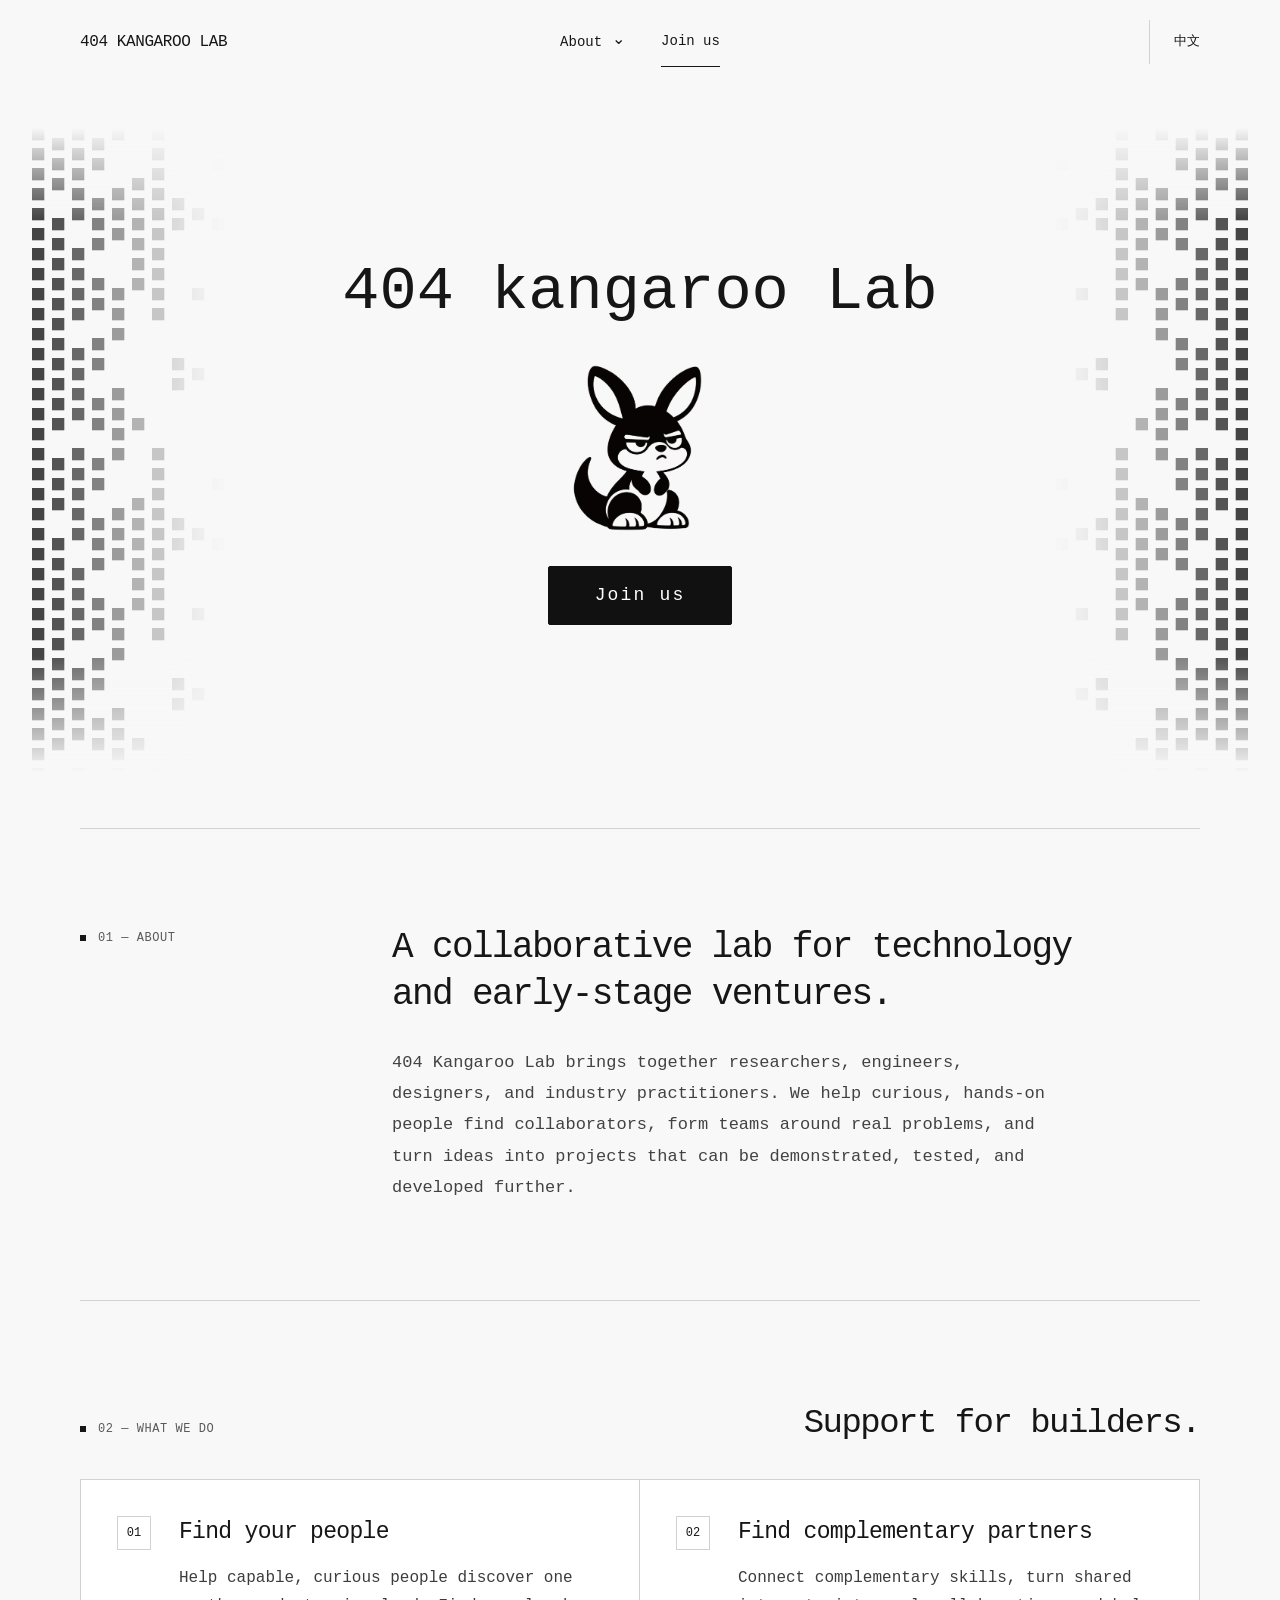
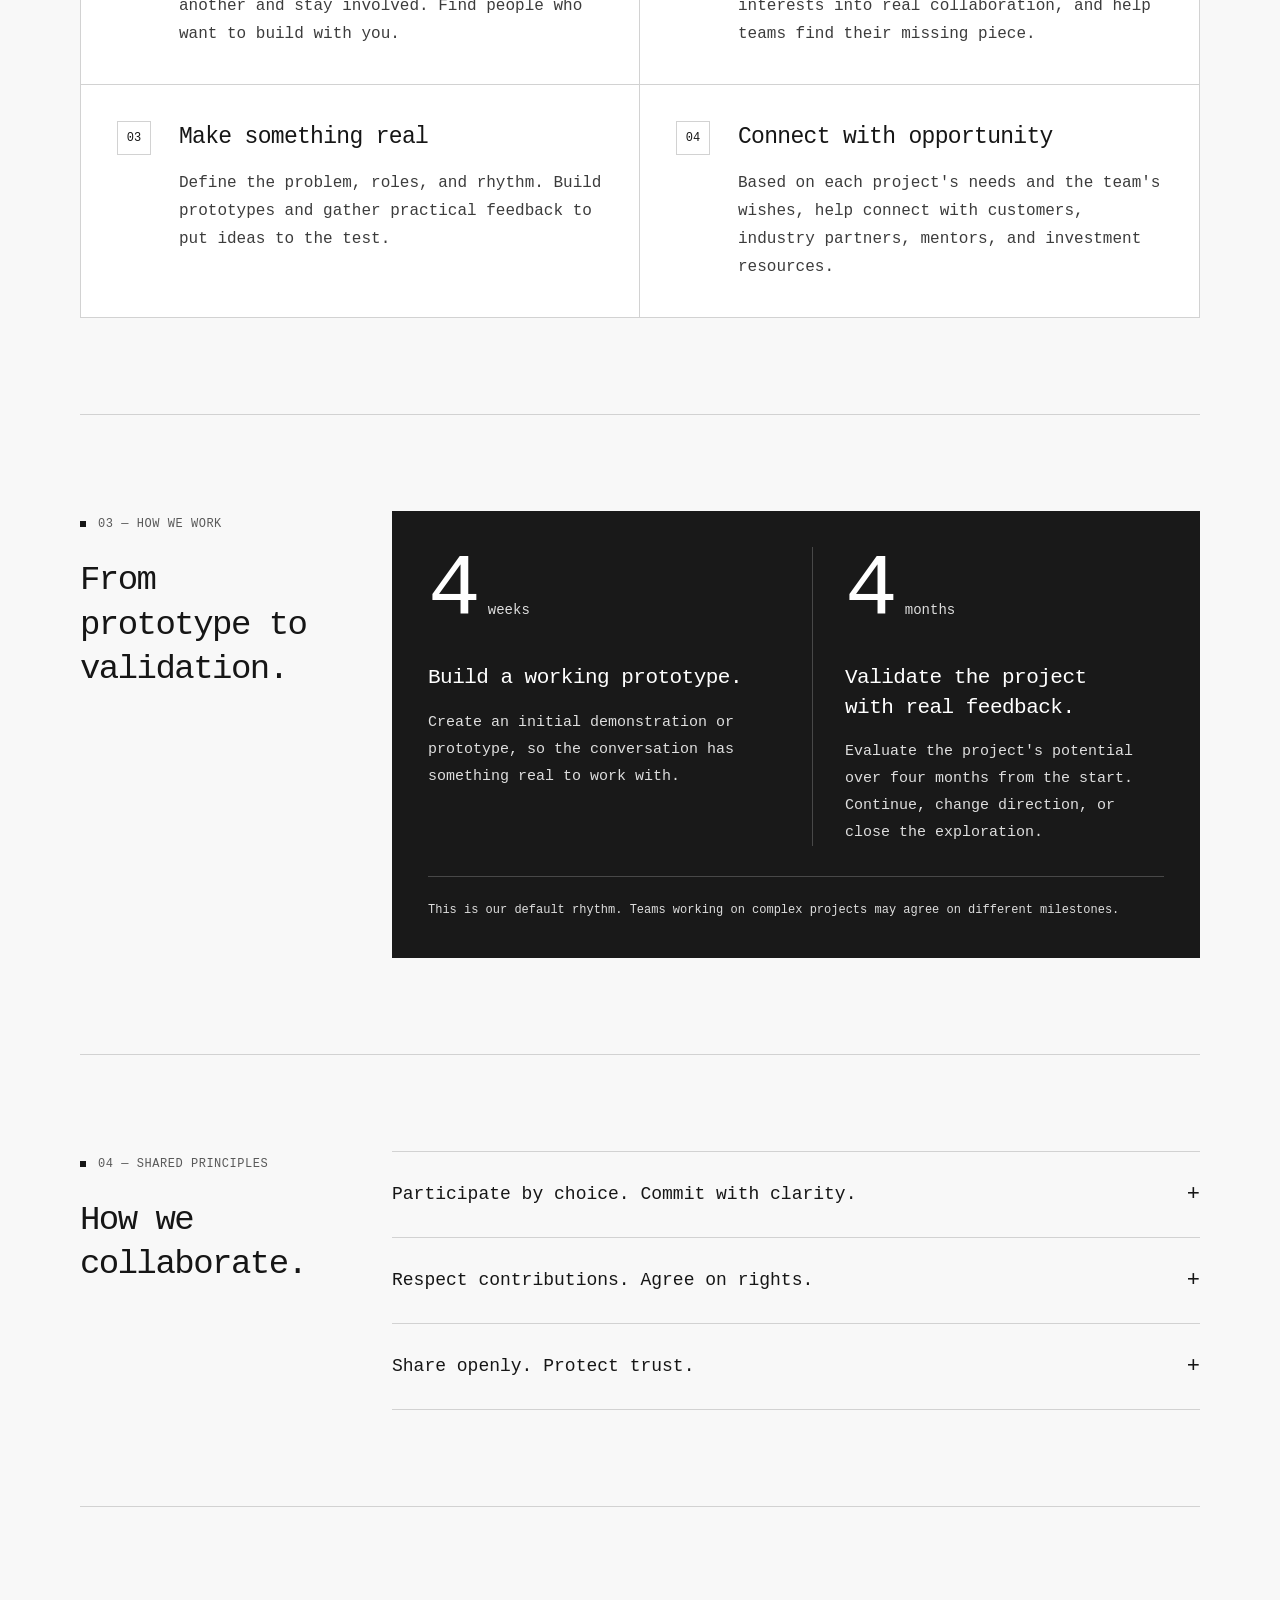
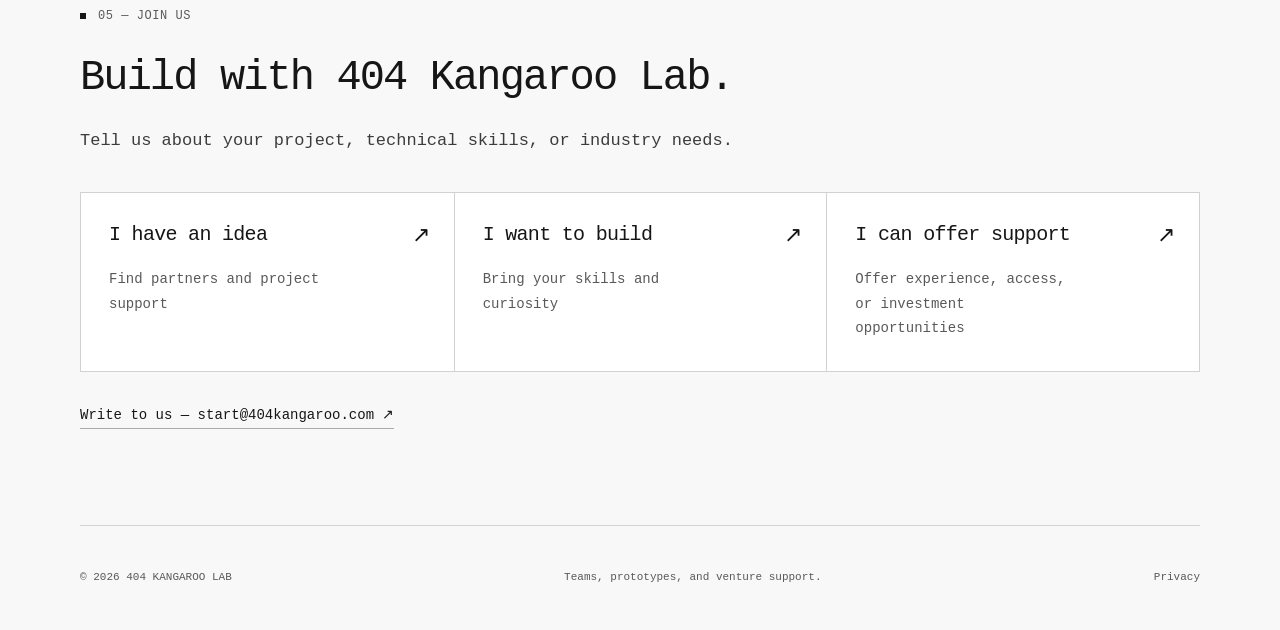
==== commit 4ca534a2: "Restore regular typography and open up Join us spacing" ====
--- a/index.html
+++ b/index.html
@@ -12,7 +12,7 @@
   <meta property="og:locale" content="en_US">
   <meta property="og:image" content="https://404kangaroo.com/assets/logo11.png">
   <link rel="icon" href="assets/logo11.png" type="image/png">
-  <link rel="stylesheet" href="styles.css?v=05677160a4">
+  <link rel="stylesheet" href="styles.css?v=b49fcce6cf">
   <link rel="stylesheet" href="pixels.css?v=e65d2f6305">
   <script src="site.config.js" defer></script>
   <script src="i18n.js" defer></script>
--- a/styles.css
+++ b/styles.css
@@ -23,28 +23,28 @@
 a { color: inherit; text-decoration: none; }
 img { display: block; max-width: 100%; }
 p, h1, h2, h3, figure { margin: 0; }
-h1, h2, h3 { font-weight: 700; text-wrap: balance; }
+h1, h2, h3 { font-weight: 400; text-wrap: balance; }
 [hidden] { display: none !important; }
 ::selection { background: var(--ink); color: #fff; }
 :focus-visible { outline: 2px solid var(--ink); outline-offset: 5px; }
 .mono, .eyebrow, .item-number { font-family: var(--font-en), var(--font-zh); }
 .container { width: min(100% - 128px, 1120px); margin-inline: auto; }
 .section { padding-block: 96px; border-top: 1px solid var(--line); }
-.eyebrow { display: flex; align-items: center; gap: 12px; font-size: 12px; line-height: 1.5; letter-spacing: .045em; font-weight: 700; color: var(--muted); }
+.eyebrow { display: flex; align-items: center; gap: 12px; font-size: 12px; line-height: 1.5; letter-spacing: .045em; font-weight: 400; color: var(--muted); }
 .section .eyebrow::before { content: ''; width: 6px; height: 6px; background: var(--ink); flex-shrink: 0; }
 h2 { font-size: 34px; line-height: 1.3; letter-spacing: -.045em; }
 h3 { font-size: 23px; line-height: 1.4; letter-spacing: -.03em; }
-html[lang^='zh'] h2, html[lang^='zh'] h3 { letter-spacing: -.015em; font-weight: 600; }
+html[lang^='zh'] h2, html[lang^='zh'] h3 { letter-spacing: -.015em; font-weight: 400; }
 .skip-link { position: fixed; top: 12px; left: 12px; padding: 12px 18px; z-index: 100; background: var(--ink); color: #fff; transform: translateY(-200%); }
 .skip-link:focus { transform: translateY(0); }
 /* A steady navigation rail with consistent hit areas. */
 .site-header { height: 84px; position: absolute; inset: 0 0 auto; z-index: 20; padding-inline: max(64px, calc((100vw - 1120px)/2)); display: grid; grid-template-columns: 1fr auto 1fr; align-items: center; gap: 28px; background: var(--paper); }
 .site-header.scrolled { position: fixed; border-bottom: 1px solid var(--line); background: #f8f8f8f5; backdrop-filter: blur(12px); }
-.brand { justify-self: start; font-size: 16px; font-weight: 700; letter-spacing: -.025em; white-space: nowrap; line-height: 1.5; }
-.desktop-nav { display: flex; align-items: center; gap: 36px; font-size: 14px; font-weight: 700; }
+.brand { justify-self: start; font-size: 16px; font-weight: 400; letter-spacing: -.025em; white-space: nowrap; line-height: 1.5; }
+.desktop-nav { display: flex; align-items: center; gap: 36px; font-size: 14px; font-weight: 400; }
 .desktop-nav a { padding-block: 12px; }
 .desktop-nav a:hover { color: var(--muted); }
-.language-toggle { justify-self: end; padding: 10px 0 10px 24px; border-left: 1px solid var(--line); font-size: 13px; font-weight: 700; min-height: 44px; }
+.language-toggle { justify-self: end; padding: 10px 0 10px 24px; border-left: 1px solid var(--line); font-size: 13px; font-weight: 400; min-height: 44px; }
 .nav-dropdown { position: relative; }
 .nav-dropdown > summary { display: flex; align-items: center; gap: 10px; list-style: none; cursor: pointer; padding-block: 12px; }
 .nav-dropdown > summary::-webkit-details-marker { display: none; }
@@ -56,18 +56,17 @@
 .desktop-nav .nav-join { border-bottom: 1px solid var(--ink); }
 .menu-toggle { display: none; }
 .mobile-nav { position: absolute; top: 100%; left: 0; right: 0; padding: 12px 24px 24px; background: var(--paper); border-bottom: 1px solid var(--line); }
-.mobile-nav a { display: block; padding: 17px 0; border-bottom: 1px solid var(--line); font-weight: 700; }
+.mobile-nav a { display: block; padding: 17px 0; border-bottom: 1px solid var(--line); font-weight: 400; }
 /* The opening screen contains only the name, the mark, and an invitation. */
 .hero { position: relative; display: flex; flex-direction: column; align-items: center; justify-content: center; min-height: 740px; height: 92svh; padding: 140px 0 88px; text-align: center; }
-.hero #hero-heading { font-family: var(--font-en); font-size: 62px; font-weight: 700; line-height: 1.2; letter-spacing: -.045em; white-space: nowrap; }
+.hero #hero-heading { font-family: var(--font-en); font-size: 62px; font-weight: 400; line-height: 1.2; letter-spacing: 0; white-space: nowrap; }
 .hero-identity { margin-top: 34px; }
 .logo-window { width: 168px; height: 168px; overflow: hidden; margin-inline: auto; }
 .logo-window img { width: 168px; max-width: none; height: auto; }
-.hero-join { display: inline-flex; justify-content: center; align-items: center; gap: 24px; min-width: 184px; min-height: 56px; margin-top: 34px; padding: 15px 26px; border: 1px solid #111; border-radius: 2px; background: #111; color: #fff; font-size: 18px; font-weight: 700; line-height: 1.3; letter-spacing: 0; transition: background .18s, transform .18s; }
-.hero-join::after { content: '↗'; font-family: var(--font-en); font-size: 20px; line-height: 1; }
+.hero-join { display: inline-flex; justify-content: center; align-items: center; gap: 24px; min-width: 184px; min-height: 56px; margin-top: 34px; padding: 15px 26px; border: 1px solid #111; border-radius: 2px; background: #111; color: #fff; font-size: 18px; font-weight: 400; line-height: 1.5; letter-spacing: .12em; transition: background .18s, transform .18s; }
 .hero-join:hover { background: #303030; transform: translateY(-2px); }
 .hero-join:focus-visible { outline-offset: 6px; }
-html[lang^='zh'] .hero-join { font-weight: 600; }
+html[lang^='zh'] .hero-join { font-weight: 400; }
 /* Information is organized around distinct, aligned modules. */
 .intro, .rhythm, .principles-section { display: grid; grid-template-columns: 240px minmax(0,1fr); gap: 72px; }
 .section-side { padding-top: 4px; }
@@ -80,20 +79,20 @@
 .support-list article { display: grid; grid-template-columns: 38px minmax(0,1fr); gap: 24px; padding: 36px; min-width: 0; }
 .support-list article:nth-child(odd) { border-right: 1px solid var(--line); }
 .support-list article:nth-child(-n+2) { border-bottom: 1px solid var(--line); }
-.item-number { display: flex; align-items: center; justify-content: center; width: 34px; height: 34px; border: 1px solid var(--line); font-size: 12px; line-height: 1; font-weight: 700; }
+.item-number { display: flex; align-items: center; justify-content: center; width: 34px; height: 34px; border: 1px solid var(--line); font-size: 12px; line-height: 1; font-weight: 400; }
 .support-list p { margin-top: 16px; font-size: 16px; line-height: 1.75; color: #3c3c3c; }
 .rhythm-main { padding: 36px; background: #191919; color: #fff; }
 .rhythm-grid { display: grid; grid-template-columns: 1fr 1fr; gap: 32px; }
 .rhythm-grid article + article { padding-left: 32px; border-left: 1px solid #484848; }
 .stat-heading { display: flex; align-items: baseline; gap: 14px; margin-bottom: 28px; line-height: 1; }
-.stat-heading > .mono { font-size: 88px; letter-spacing: -.08em; font-weight: 700; }
+.stat-heading > .mono { font-size: 88px; letter-spacing: -.08em; font-weight: 400; }
 .stat-heading > span:last-child { font-size: 14px; color: #dedede; }
 .rhythm-grid h3 { font-size: 21px; letter-spacing: -.025em; }
 .rhythm-grid p { margin-top: 16px; font-size: 15px; line-height: 1.8; color: #dedede; }
 .rhythm-note { margin-top: 30px; padding-top: 23px; border-top: 1px solid #484848; color: #dedede; font-size: 12px; line-height: 1.8; }
 .principles-list { border-top: 1px solid var(--line); }
 .principles-list details { border-bottom: 1px solid var(--line); }
-.principles-list summary { display: flex; align-items: center; justify-content: space-between; gap: 24px; padding: 25px 0; font-size: 18px; font-weight: 700; line-height: 1.6; list-style: none; cursor: pointer; }
+.principles-list summary { display: flex; align-items: center; justify-content: space-between; gap: 24px; padding: 25px 0; font-size: 18px; font-weight: 400; line-height: 1.6; list-style: none; cursor: pointer; }
 .principles-list summary::-webkit-details-marker { display: none; }
 .principles-list summary i { font-style: normal; font-size: 22px; font-weight: 400; transition: transform .18s; }
 .principles-list details[open] summary i { transform: rotate(45deg); }
@@ -104,7 +103,7 @@
 .join-paths { display: grid; grid-template-columns: repeat(3,minmax(0,1fr)); margin-top: 36px; border: 1px solid var(--line); background: #fff; }
 .join-path { position: relative; display: flex; flex-direction: column; align-items: flex-start; gap: 18px; min-height: 178px; padding: 28px; text-align: left; transition: background .18s, color .18s; }
 .join-path + .join-path { border-left: 1px solid var(--line); }
-.path-heading { display: block; padding-right: 25px; font-size: 20px; line-height: 1.4; font-weight: 700; letter-spacing: -.035em; }
+.path-heading { display: block; padding-right: 25px; font-size: 20px; line-height: 1.4; font-weight: 400; letter-spacing: -.035em; }
 .path-copy { max-width: 25ch; font-size: 14px; line-height: 1.75; color: #595959; }
 .join-path i { position: absolute; right: 24px; top: 25px; font-size: 22px; font-style: normal; transition: transform .18s; }
 .join-path:hover { background: #191919; color: #fff; }
@@ -124,18 +123,18 @@
 .dialog-inner h2 { margin-top: 18px; font-size: 30px; }
 .dialog-description { margin-top: 18px; font-size: 15px; line-height: 1.8; color: #3c3c3c; }
 .interest-options { display: flex; flex-wrap: wrap; gap: 12px 22px; border: 0; padding: 0; margin: 28px 0; }
-.interest-options legend { font-size: 14px; font-weight: 700; margin-bottom: 15px; }
+.interest-options legend { font-size: 14px; font-weight: 400; margin-bottom: 15px; }
 .interest-options label { display: flex; align-items: center; gap: 7px; font-size: 14px; cursor: pointer; }
 .interest-options input { accent-color: #161616; width: 15px; height: 15px; margin: 0; }
 .form-row { display: grid; grid-template-columns: 1fr 1fr; gap: 18px; }
-.form-row label, .form-label { display: block; font-size: 14px; line-height: 1.7; font-weight: 700; }
+.form-row label, .form-label { display: block; font-size: 14px; line-height: 1.7; font-weight: 400; }
 .form-label { margin-top: 22px; }
 input:not([type='radio']), textarea, select { display: block; width: 100%; min-width: 0; border: 1px solid #bcbcbc; border-radius: 1px; background: #fff; padding: 13px; margin-top: 8px; font-size: 16px; line-height: 1.6; font-weight: 400; }
 input[type='email'] { font-family: var(--font-en); }
 input::placeholder, textarea::placeholder { color: #737373; }
 textarea { resize: vertical; min-height: 120px; }
 .form-privacy { margin-top: 22px; font-size: 12px; line-height: 1.8; color: #595959; }
-.form-submit { display: flex; align-items: center; justify-content: space-between; gap: 20px; width: 100%; min-height: 56px; margin-top: 22px; padding: 15px 20px; border: 1px solid #111; background: #111; color: #fff; font-size: 16px; font-weight: 700; line-height: 1.5; text-align: left; }
+.form-submit { display: flex; align-items: center; justify-content: space-between; gap: 20px; width: 100%; min-height: 56px; margin-top: 22px; padding: 15px 20px; border: 1px solid #111; background: #111; color: #fff; font-size: 16px; font-weight: 400; line-height: 1.5; text-align: left; }
 .form-submit:hover { background: #333; }
 .quiet-link { display: inline-flex; align-items: center; gap: 16px; padding-block: 10px; }
 .brief-download { margin-top: 12px; font-size: 13px; color: #3c3c3c; }
@@ -187,7 +186,7 @@
 }
 @media (max-width: 570px) {
   .hero { height: auto; min-height: 90svh; padding-block: 130px 90px; }
-  .hero #hero-heading { font-size: clamp(25px,8.2vw,36px); letter-spacing: -.045em; }
+  .hero #hero-heading { font-size: clamp(25px,8.2vw,36px); letter-spacing: 0; }
   .hero-identity { margin-top: 32px; }
   .logo-window, .logo-window img { width: 156px; }
   .logo-window { height: 156px; }
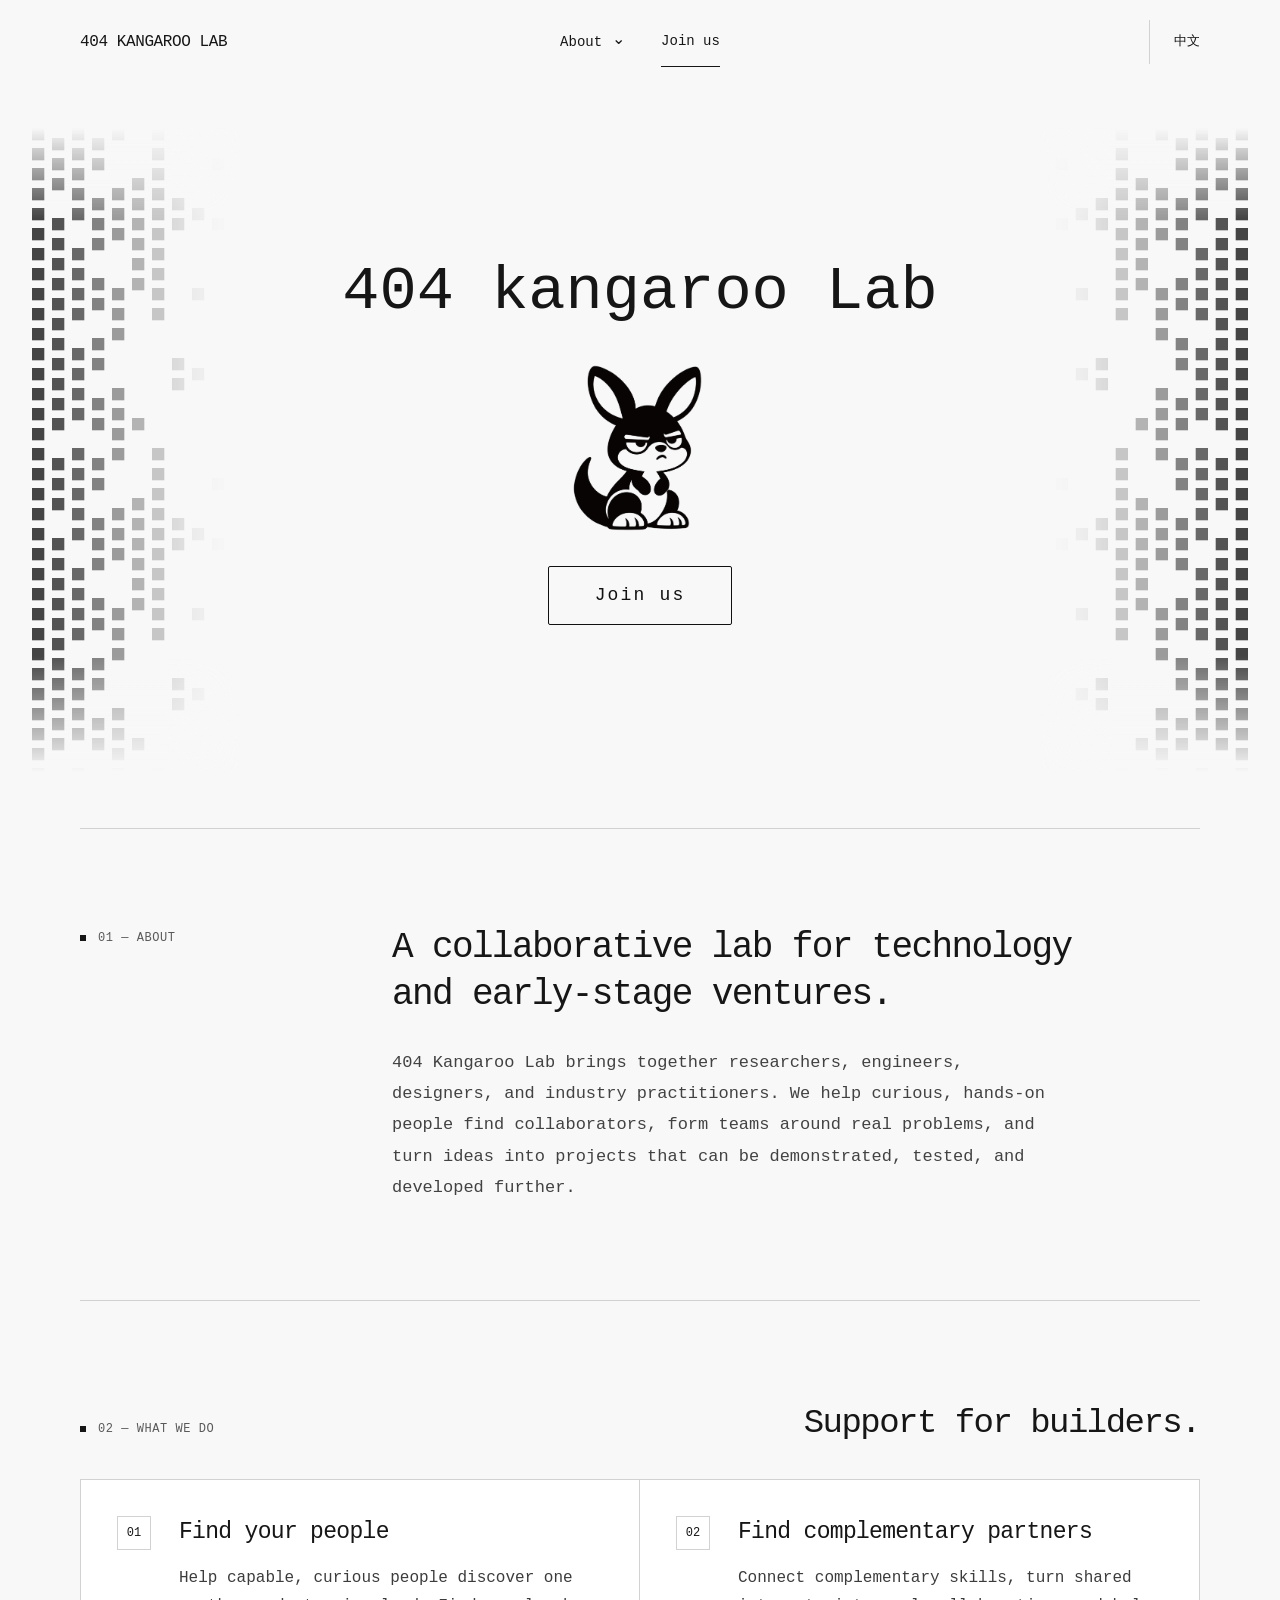
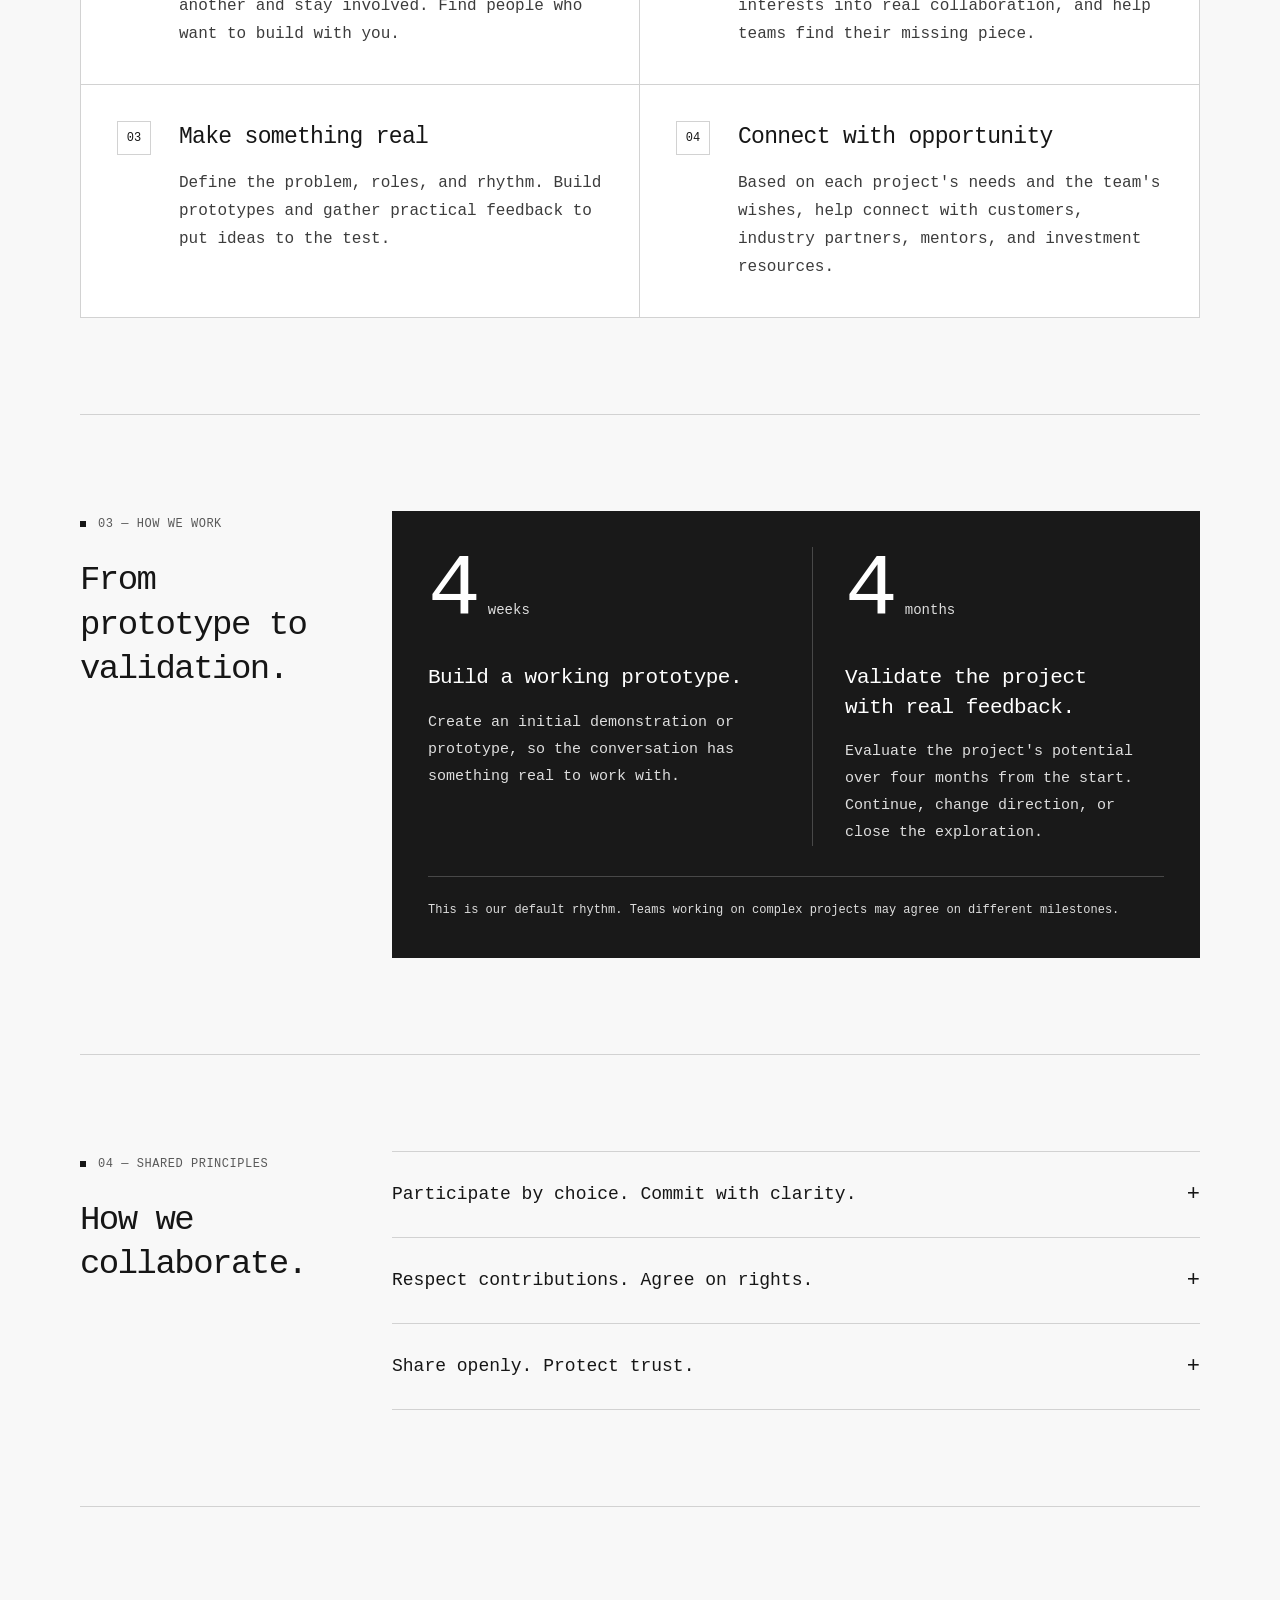
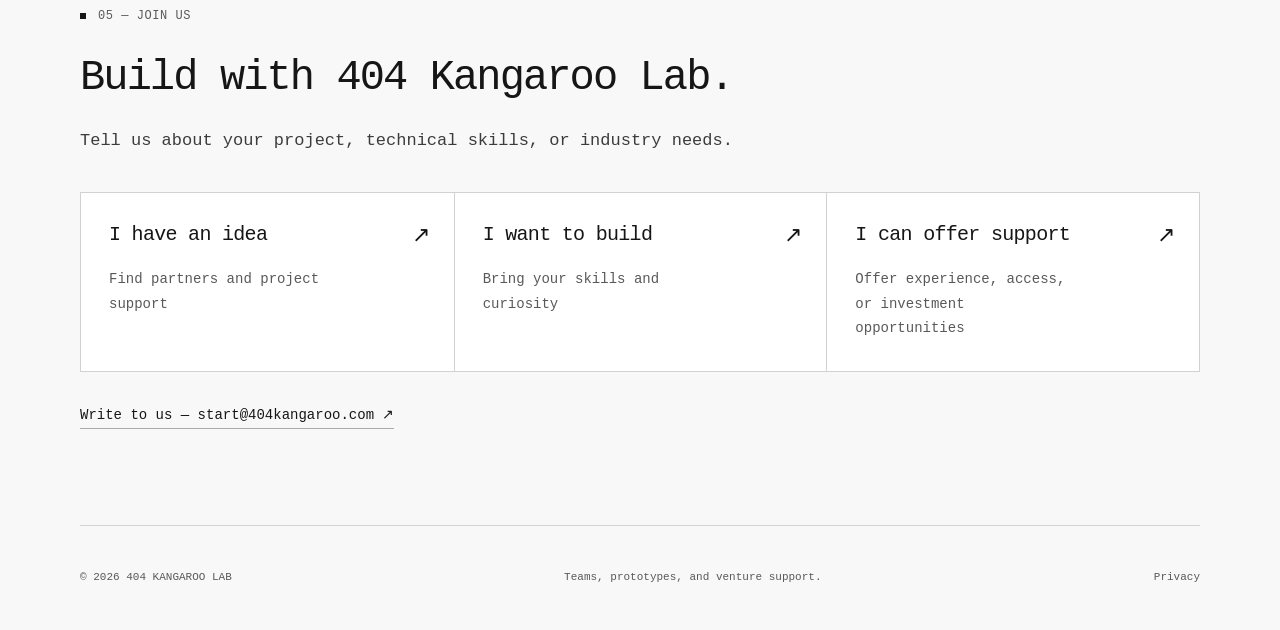
==== commit 23d7e3c6: "Use a fine black outline for the Join us button" ====
--- a/index.html
+++ b/index.html
@@ -12,7 +12,7 @@
   <meta property="og:locale" content="en_US">
   <meta property="og:image" content="https://404kangaroo.com/assets/logo11.png">
   <link rel="icon" href="assets/logo11.png" type="image/png">
-  <link rel="stylesheet" href="styles.css?v=b49fcce6cf">
+  <link rel="stylesheet" href="styles.css?v=75d60accf6">
   <link rel="stylesheet" href="pixels.css?v=e65d2f6305">
   <script src="site.config.js" defer></script>
   <script src="i18n.js" defer></script>
--- a/styles.css
+++ b/styles.css
@@ -63,8 +63,8 @@
 .hero-identity { margin-top: 34px; }
 .logo-window { width: 168px; height: 168px; overflow: hidden; margin-inline: auto; }
 .logo-window img { width: 168px; max-width: none; height: auto; }
-.hero-join { display: inline-flex; justify-content: center; align-items: center; gap: 24px; min-width: 184px; min-height: 56px; margin-top: 34px; padding: 15px 26px; border: 1px solid #111; border-radius: 2px; background: #111; color: #fff; font-size: 18px; font-weight: 400; line-height: 1.5; letter-spacing: .12em; transition: background .18s, transform .18s; }
-.hero-join:hover { background: #303030; transform: translateY(-2px); }
+.hero-join { display: inline-flex; justify-content: center; align-items: center; gap: 24px; min-width: 184px; min-height: 56px; margin-top: 34px; padding: 15px 26px; border: 1px solid #111; border-radius: 2px; background: transparent; color: #111; font-size: 18px; font-weight: 400; line-height: 1.5; letter-spacing: .12em; transition: background .18s, transform .18s; }
+.hero-join:hover { background: #f0f0f0; transform: translateY(-2px); }
 .hero-join:focus-visible { outline-offset: 6px; }
 html[lang^='zh'] .hero-join { font-weight: 400; }
 /* Information is organized around distinct, aligned modules. */
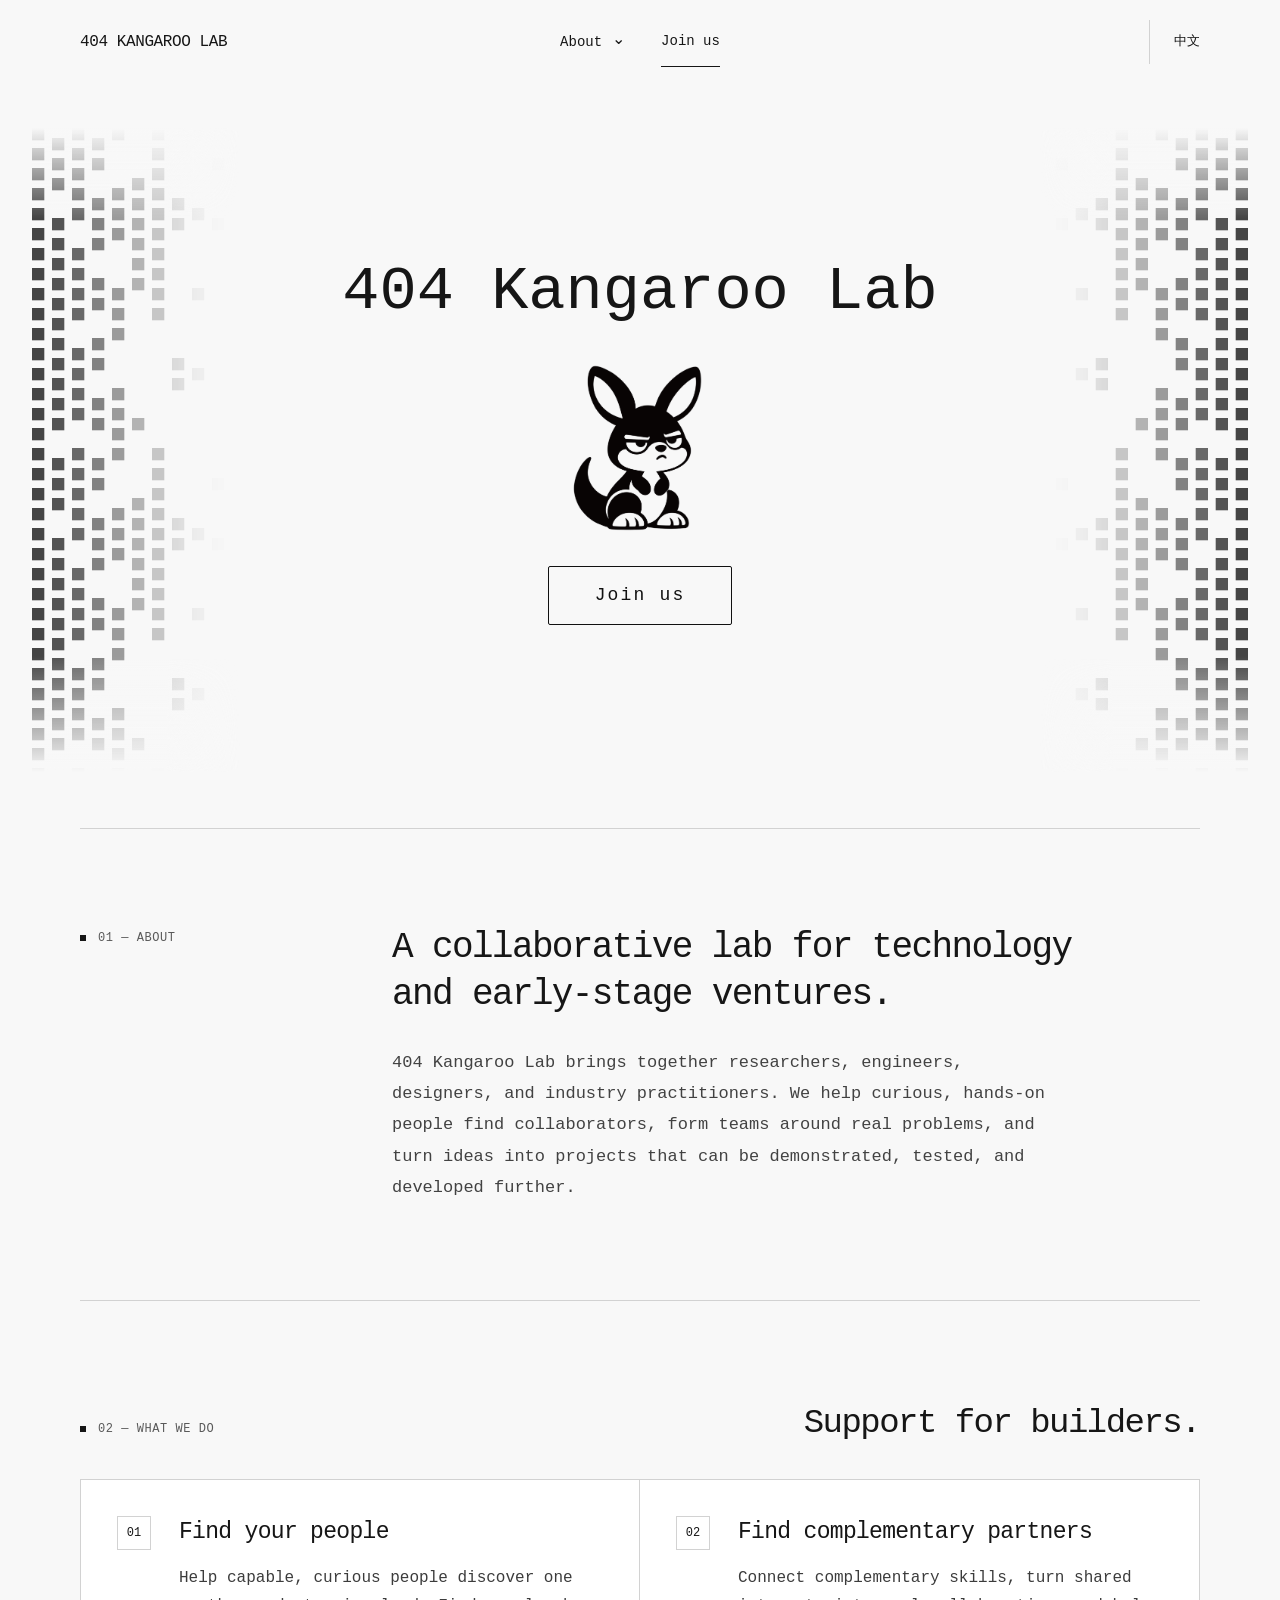
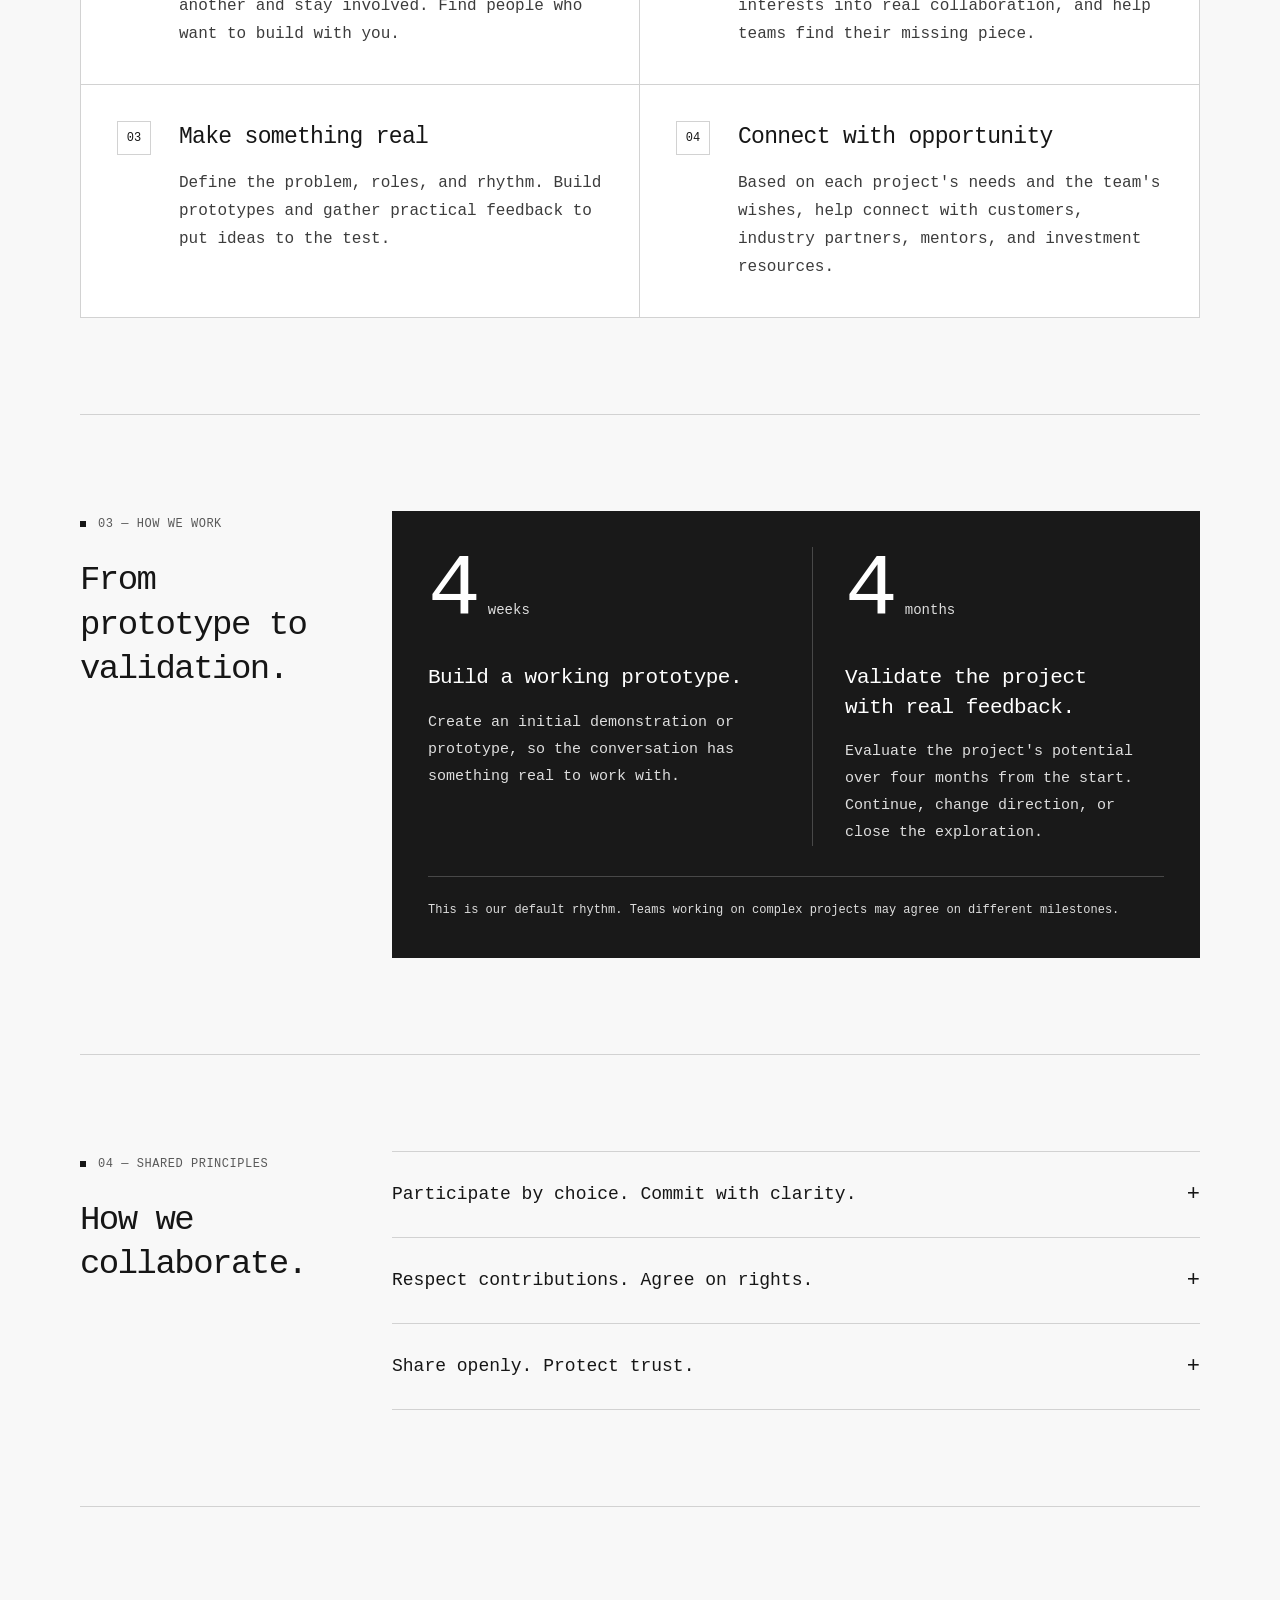
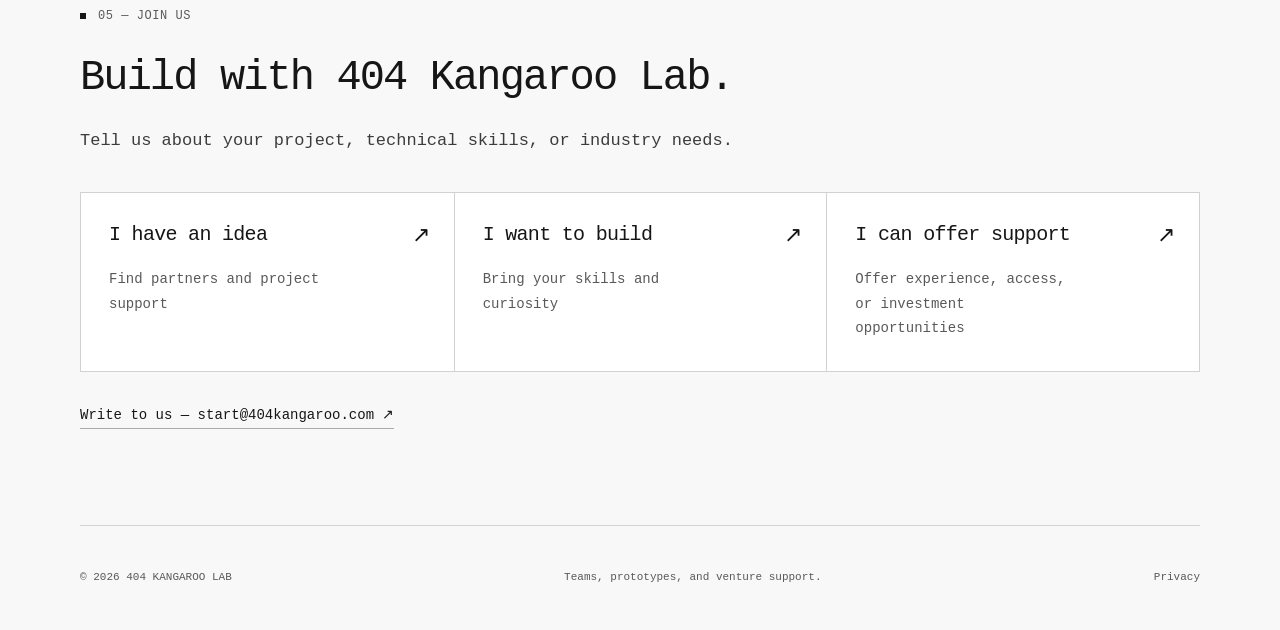
==== commit c0f823a6: "Loop the fixed-width brand title and animate mirrored pixels upward" ====
--- a/index.html
+++ b/index.html
@@ -12,8 +12,8 @@
   <meta property="og:locale" content="en_US">
   <meta property="og:image" content="https://404kangaroo.com/assets/logo11.png">
   <link rel="icon" href="assets/logo11.png" type="image/png">
-  <link rel="stylesheet" href="styles.css?v=75d60accf6">
-  <link rel="stylesheet" href="pixels.css?v=e65d2f6305">
+  <link rel="stylesheet" href="styles.css?v=87a7ed8f55">
+  <link rel="stylesheet" href="pixels.css?v=3c0bd2d12a">
   <script src="site.config.js" defer></script>
   <script src="i18n.js" defer></script>
   <script src="app.js?v=85b8c56426" defer></script>
@@ -37,7 +37,7 @@
     <section class="hero container" id="home" aria-labelledby="hero-heading">
       <div class="hero-pixels hero-pixels-left" aria-hidden="true"></div>
       <div class="hero-pixels hero-pixels-right" aria-hidden="true"></div>
-      <h1 class="mono" id="hero-heading">404 kangaroo Lab</h1>
+      <h1 class="mono" id="hero-heading" aria-label="404 Kangaroo Lab"><span class="hero-title-track" aria-hidden="true"><span class="hero-title-copy">404 Kangaroo Lab</span><span class="hero-title-copy">404 Kangaroo Lab</span></span></h1>
       <figure class="hero-identity"><div class="logo-window"><img src="assets/logo11.png" alt="404 Kangaroo Lab kangaroo logo" width="887" height="1179" data-aria-zh="404 Kangaroo Lab 袋鼠标志" data-aria-en="404 Kangaroo Lab kangaroo logo"></div></figure>
       <a class="hero-join text-link" href="#join" data-zh="加入我们" data-en="Join us">Join us</a>
     </section>
--- a/styles.css
+++ b/styles.css
@@ -59,7 +59,10 @@
 .mobile-nav a { display: block; padding: 17px 0; border-bottom: 1px solid var(--line); font-weight: 400; }
 /* The opening screen contains only the name, the mark, and an invitation. */
 .hero { position: relative; display: flex; flex-direction: column; align-items: center; justify-content: center; min-height: 740px; height: 92svh; padding: 140px 0 88px; text-align: center; }
-.hero #hero-heading { font-family: var(--font-en); font-size: 62px; font-weight: 400; line-height: 1.2; letter-spacing: 0; white-space: nowrap; }
+.hero #hero-heading { font-family: var(--font-en); font-size: 62px; font-weight: 400; line-height: 1.2; letter-spacing: 0; white-space: nowrap; width: 16ch; max-width: 100%; overflow: hidden; text-align: left; }
+.hero-title-track { display: flex; width: max-content; animation: hero-title-scroll 22s linear infinite; }
+.hero-title-copy { display: block; flex: 0 0 auto; padding-inline-end: 1ch; white-space: nowrap; }
+@keyframes hero-title-scroll { to { transform: translateX(-50%); } }
 .hero-identity { margin-top: 34px; }
 .logo-window { width: 168px; height: 168px; overflow: hidden; margin-inline: auto; }
 .logo-window img { width: 168px; max-width: none; height: auto; }
--- a/pixels.css
+++ b/pixels.css
@@ -1,12 +1,16 @@
 /* Mirrored edge texture; the central brand area stays clear at every width. */
 .hero { --pixel-clear-width: 800px; --pixel-edge: 32px; isolation: isolate; }
 .hero-pixels {
+  --pixel-tile-width: 220px;
+  /* The SVG is 286 × 416: its height is exactly 16/11 of its width. */
+  --pixel-tile-height: calc(var(--pixel-tile-width) * 16 / 11);
   position: absolute;
   top: 128px;
   bottom: 56px;
   width: max(0px, calc((100vw - var(--pixel-clear-width)) / 2 - var(--pixel-edge)));
   max-width: 240px;
-  background: url('assets/pixel-field.svg') left top / 220px auto repeat-y;
+  background: url('assets/pixel-field.svg') left top / var(--pixel-tile-width) var(--pixel-tile-height) repeat-y;
+  animation: pixel-field-rise 20s linear infinite;
   -webkit-mask-image: linear-gradient(to right, #000 0%, #000 65%, transparent 100%);
   mask-image: linear-gradient(to right, #000 0%, #000 65%, transparent 100%);
   opacity: .72;
@@ -17,15 +21,22 @@
 .hero-pixels::after { content: ''; position: absolute; inset: 0; background: linear-gradient(to bottom, var(--paper), transparent 14%, transparent 82%, var(--paper)); }
 .hero-pixels-left { left: calc(50% - 50vw + var(--pixel-edge)); }
 .hero-pixels-right { right: calc(50% - 50vw + var(--pixel-edge)); transform: scaleX(-1); }
+@keyframes pixel-field-rise {
+  from { background-position: 0 0; }
+  to { background-position: 0 calc(0px - var(--pixel-tile-height)); }
+}
 @media (max-width: 1100px) {
   .hero { --pixel-clear-width: 650px; --pixel-edge: 24px; }
-  .hero-pixels { background-size: 160px auto; }
+  .hero-pixels { --pixel-tile-width: 160px; }
 }
 @media (max-width: 800px) {
   .hero { --pixel-clear-width: 550px; --pixel-edge: 16px; }
-  .hero-pixels { top: 110px; bottom: 40px; background-size: 130px auto; opacity: .55; }
+  .hero-pixels { --pixel-tile-width: 130px; top: 110px; bottom: 40px; opacity: .55; }
 }
 @media (max-width: 570px) {
   .hero { --pixel-clear-width: clamp(268px, 87vw, 440px); --pixel-edge: 8px; }
-  .hero-pixels { top: 108px; bottom: 30px; background-size: 90px auto; opacity: .38; }
+  .hero-pixels { --pixel-tile-width: 90px; top: 108px; bottom: 30px; opacity: .38; }
 }
+@media (prefers-reduced-motion: reduce) {
+  .hero-pixels { animation: none; background-position: 0 0; }
+}
